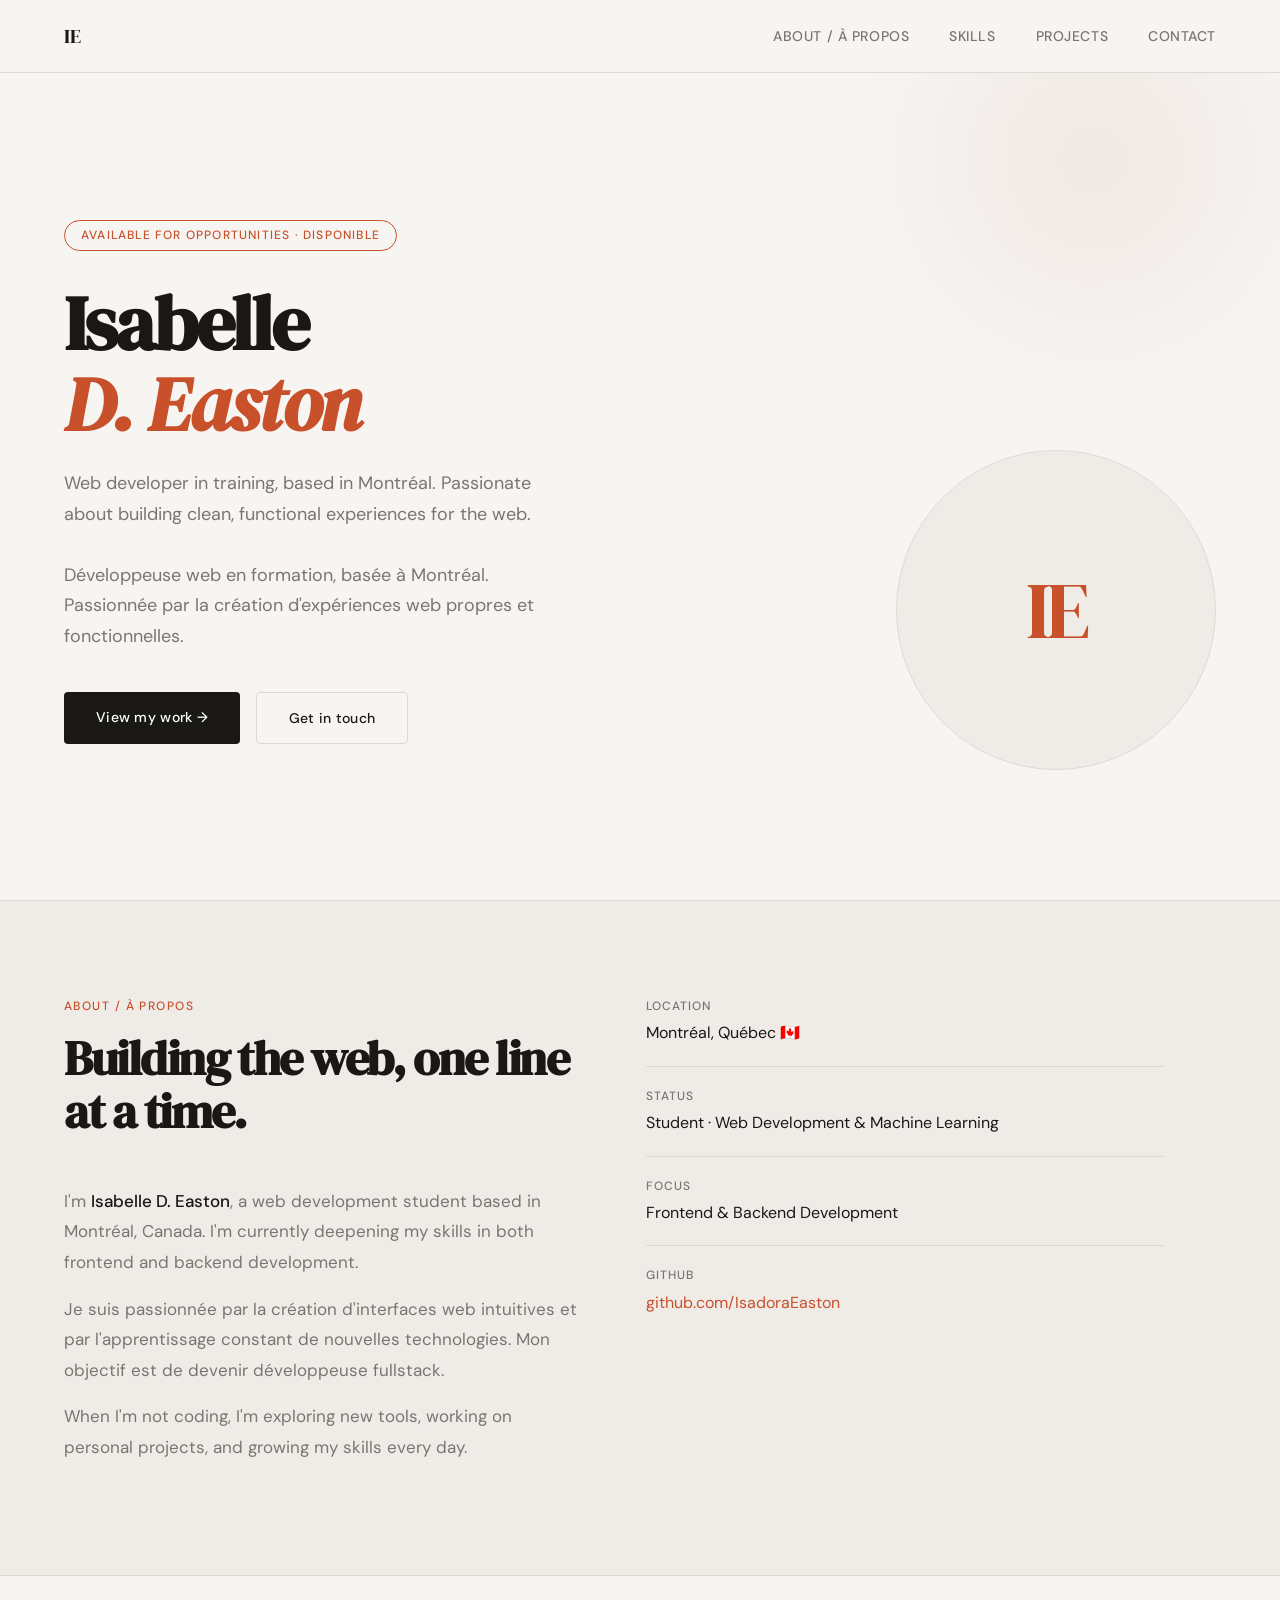
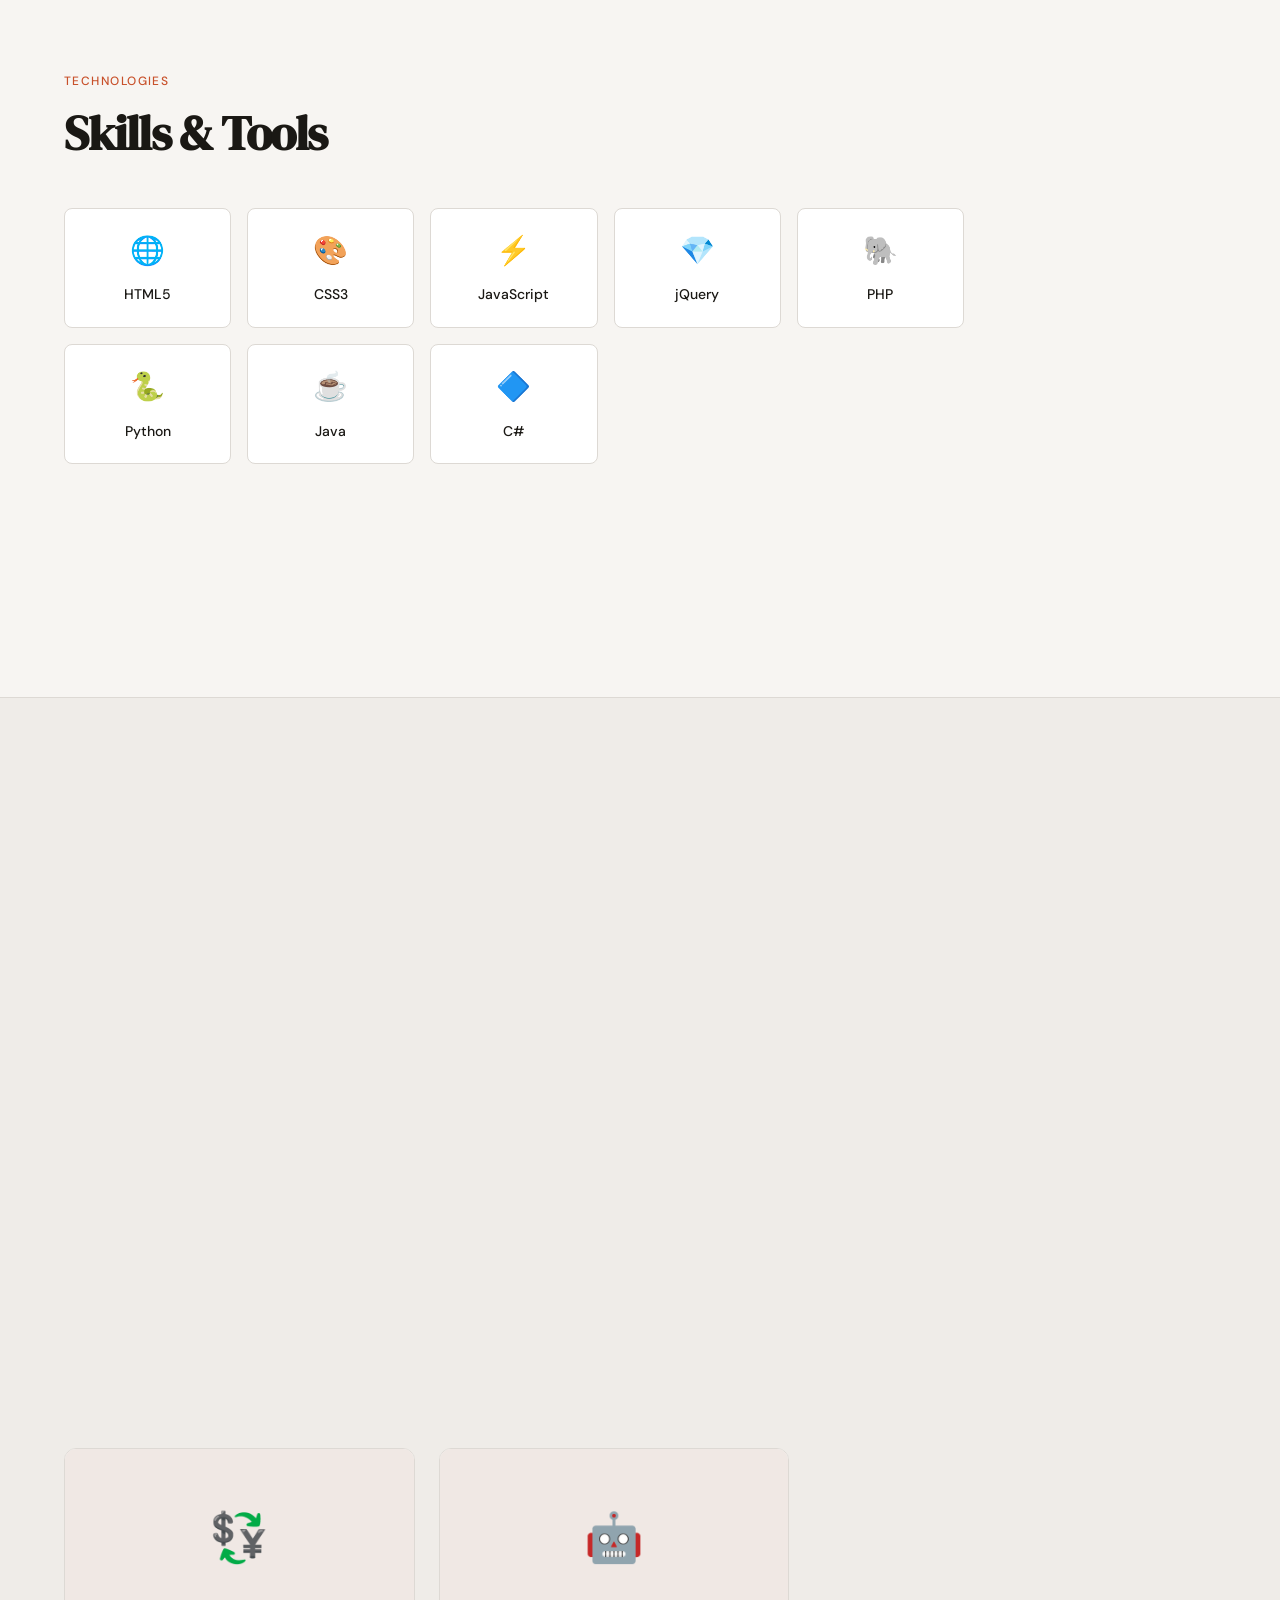
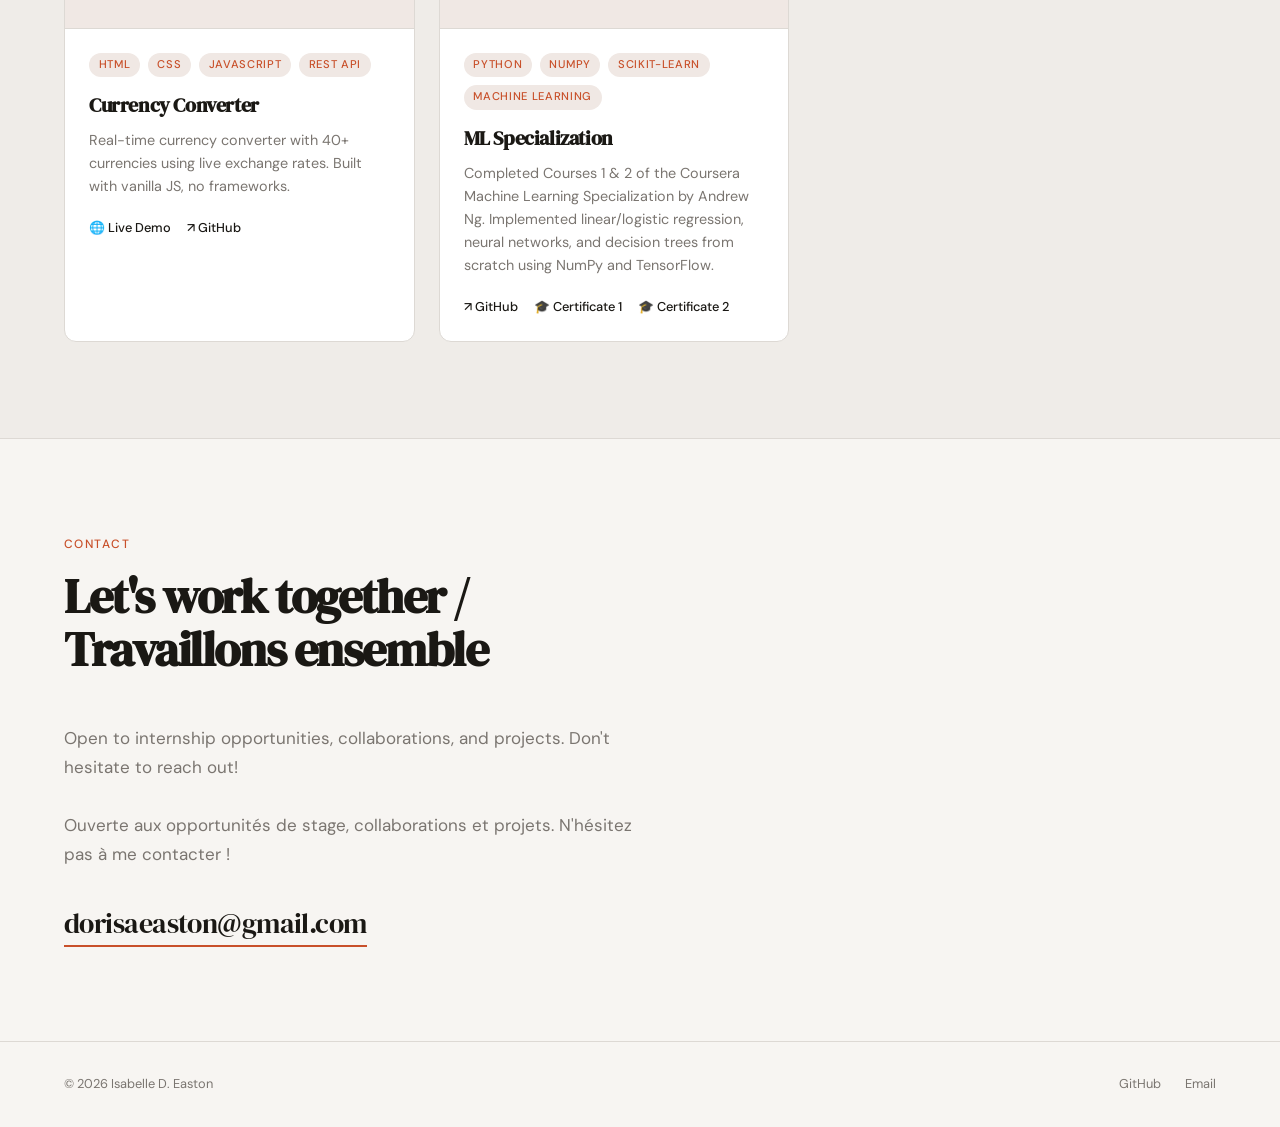
==== index.html @ 89a3d175 "Update project description and add certificates links" ====
<!DOCTYPE html>
<html lang="en">
<head>
<meta charset="UTF-8">
<meta name="viewport" content="width=device-width, initial-scale=1.0">
<title>Isabelle D. Easton — Web Developer & ML</title>
<link href="https://fonts.googleapis.com/css2?family=DM+Serif+Display:ital@0;1&family=DM+Sans:wght@300;400;500&display=swap" rel="stylesheet">
<style>
  *, *::before, *::after { margin: 0; padding: 0; box-sizing: border-box; }

  :root {
    --bg: #F7F5F2;
    --surface: #EFECE8;
    --text: #1A1814;
    --text-muted: #7A7570;
    --accent: #C8502A;
    --accent-light: #F0E8E4;
    --border: #DDD9D4;
    --white: #FFFFFF;
  }

  html { scroll-behavior: smooth; }

  body {
    font-family: 'DM Sans', sans-serif;
    background: var(--bg);
    color: var(--text);
    font-size: 16px;
    line-height: 1.6;
    overflow-x: hidden;
  }

  /* NAV */
  nav {
    position: fixed;
    top: 0; left: 0; right: 0;
    z-index: 100;
    display: flex;
    justify-content: space-between;
    align-items: center;
    padding: 1.25rem 4rem;
    background: rgba(247, 245, 242, 0.92);
    backdrop-filter: blur(12px);
    border-bottom: 1px solid var(--border);
  }

  .nav-logo {
    font-family: 'DM Serif Display', serif;
    font-size: 1.25rem;
    color: var(--text);
    text-decoration: none;
    letter-spacing: -0.02em;
  }

  .nav-links {
    display: flex;
    gap: 2.5rem;
    list-style: none;
  }

  .nav-links a {
    font-size: 0.875rem;
    font-weight: 500;
    color: var(--text-muted);
    text-decoration: none;
    letter-spacing: 0.04em;
    text-transform: uppercase;
    transition: color 0.2s;
  }

  .nav-links a:hover { color: var(--accent); }

  /* HERO */
  .hero {
    min-height: 100vh;
    display: flex;
    align-items: center;
    padding: 8rem 4rem 4rem;
    position: relative;
    overflow: hidden;
  }

  .hero::before {
    content: '';
    position: absolute;
    top: -10%;
    right: -5%;
    width: 500px;
    height: 500px;
    border-radius: 50%;
    background: radial-gradient(circle, #F0E8E4 0%, transparent 70%);
    pointer-events: none;
  }

  .hero-content {
    max-width: 700px;
    animation: fadeUp 0.8s ease both;
  }

  .hero-tag {
    display: inline-block;
    font-size: 0.75rem;
    font-weight: 500;
    letter-spacing: 0.1em;
    text-transform: uppercase;
    color: var(--accent);
    border: 1px solid var(--accent);
    border-radius: 2rem;
    padding: 0.3rem 1rem;
    margin-bottom: 2rem;
    animation: fadeUp 0.8s 0.1s ease both;
  }

  .hero h1 {
    font-family: 'DM Serif Display', serif;
    font-size: clamp(3rem, 6vw, 5.5rem);
    line-height: 1.05;
    letter-spacing: -0.03em;
    color: var(--text);
    margin-bottom: 1.5rem;
    animation: fadeUp 0.8s 0.2s ease both;
  }

  .hero h1 em {
    font-style: italic;
    color: var(--accent);
  }

  .hero-desc {
    font-size: 1.125rem;
    color: var(--text-muted);
    max-width: 520px;
    line-height: 1.7;
    margin-bottom: 2.5rem;
    animation: fadeUp 0.8s 0.3s ease both;
  }

  .hero-cta {
    display: flex;
    gap: 1rem;
    flex-wrap: wrap;
    animation: fadeUp 0.8s 0.4s ease both;
  }

  .btn-primary {
    display: inline-block;
    background: var(--text);
    color: var(--white);
    padding: 0.875rem 2rem;
    border-radius: 0.25rem;
    text-decoration: none;
    font-size: 0.875rem;
    font-weight: 500;
    letter-spacing: 0.02em;
    transition: background 0.2s, transform 0.15s;
  }

  .btn-primary:hover { background: var(--accent); transform: translateY(-1px); }

  .btn-secondary {
    display: inline-block;
    border: 1px solid var(--border);
    color: var(--text);
    padding: 0.875rem 2rem;
    border-radius: 0.25rem;
    text-decoration: none;
    font-size: 0.875rem;
    font-weight: 500;
    letter-spacing: 0.02em;
    transition: border-color 0.2s, transform 0.15s;
  }

  .btn-secondary:hover { border-color: var(--text); transform: translateY(-1px); }

  .avatar {
    position: absolute;
    right: 4rem;
    top: 50%;
    transform: translateY(-50%);
    width: 320px;
    height: 320px;
    border-radius: 50%;
    background: var(--surface);
    border: 1px solid var(--border);
    display: flex;
    align-items: center;
    justify-content: center;
    animation: fadeUp 0.8s 0.3s ease both;
  }

  .avatar-initials {
    font-family: 'DM Serif Display', serif;
    font-size: 5rem;
    color: var(--accent);
    letter-spacing: -0.05em;
  }

  /* SECTIONS */
  section {
    padding: 6rem 4rem;
  }

  .section-label {
    font-size: 0.75rem;
    font-weight: 500;
    letter-spacing: 0.12em;
    text-transform: uppercase;
    color: var(--accent);
    margin-bottom: 1rem;
  }

  .section-title {
    font-family: 'DM Serif Display', serif;
    font-size: clamp(2rem, 4vw, 3rem);
    letter-spacing: -0.03em;
    line-height: 1.1;
    margin-bottom: 3rem;
  }

  /* ABOUT */
  .about {
    background: var(--surface);
    border-top: 1px solid var(--border);
    border-bottom: 1px solid var(--border);
  }

  .about-grid {
    display: grid;
    grid-template-columns: 1fr 1fr;
    gap: 4rem;
    align-items: start;
    max-width: 1100px;
  }

  .about-text p {
    color: var(--text-muted);
    line-height: 1.8;
    margin-bottom: 1rem;
    font-size: 1.0625rem;
  }

  .about-text p strong {
    color: var(--text);
    font-weight: 500;
  }

  .about-details {
    display: flex;
    flex-direction: column;
    gap: 1.25rem;
  }

  .detail-item {
    display: flex;
    flex-direction: column;
    gap: 0.25rem;
    padding-bottom: 1.25rem;
    border-bottom: 1px solid var(--border);
  }

  .detail-item:last-child { border-bottom: none; }

  .detail-label {
    font-size: 0.75rem;
    font-weight: 500;
    letter-spacing: 0.08em;
    text-transform: uppercase;
    color: var(--text-muted);
  }

  .detail-value {
    font-size: 1rem;
    color: var(--text);
    font-weight: 400;
  }

  /* SKILLS */
  .skills-grid {
    display: grid;
    grid-template-columns: repeat(auto-fit, minmax(140px, 1fr));
    gap: 1rem;
    max-width: 900px;
  }

  .skill-card {
    background: var(--white);
    border: 1px solid var(--border);
    border-radius: 0.5rem;
    padding: 1.25rem 1rem;
    text-align: center;
    transition: border-color 0.2s, transform 0.2s;
  }

  .skill-card:hover {
    border-color: var(--accent);
    transform: translateY(-2px);
  }

  .skill-icon {
    font-size: 1.75rem;
    margin-bottom: 0.5rem;
    display: block;
  }

  .skill-name {
    font-size: 0.875rem;
    font-weight: 500;
    color: var(--text);
  }

  /* PROJECTS */
  .projects { background: var(--surface); border-top: 1px solid var(--border); border-bottom: 1px solid var(--border); }

  .projects-grid {
    display: grid;
    grid-template-columns: repeat(auto-fit, minmax(320px, 1fr));
    gap: 1.5rem;
    max-width: 1100px;
  }

  .project-card {
    background: var(--white);
    border: 1px solid var(--border);
    border-radius: 0.75rem;
    overflow: hidden;
    transition: transform 0.2s, box-shadow 0.2s;
  }

  .project-card:hover {
    transform: translateY(-4px);
    box-shadow: 0 12px 40px rgba(0,0,0,0.08);
  }

  .project-preview {
    height: 180px;
    background: var(--accent-light);
    display: flex;
    align-items: center;
    justify-content: center;
    font-size: 3rem;
    border-bottom: 1px solid var(--border);
  }

  .project-body {
    padding: 1.5rem;
  }

  .project-tags {
    display: flex;
    gap: 0.5rem;
    flex-wrap: wrap;
    margin-bottom: 0.75rem;
  }

  .tag {
    font-size: 0.7rem;
    font-weight: 500;
    letter-spacing: 0.06em;
    text-transform: uppercase;
    color: var(--accent);
    background: var(--accent-light);
    padding: 0.2rem 0.6rem;
    border-radius: 1rem;
  }

  .project-title {
    font-family: 'DM Serif Display', serif;
    font-size: 1.25rem;
    margin-bottom: 0.5rem;
    letter-spacing: -0.02em;
  }

  .project-desc {
    font-size: 0.9rem;
    color: var(--text-muted);
    line-height: 1.6;
    margin-bottom: 1.25rem;
  }

  .project-links {
    display: flex;
    gap: 1rem;
  }

  .project-link {
    font-size: 0.8rem;
    font-weight: 500;
    color: var(--text);
    text-decoration: none;
    display: flex;
    align-items: center;
    gap: 0.3rem;
    transition: color 0.2s;
  }

  .project-link:hover { color: var(--accent); }

  /* CONTACT */
  .contact-inner {
    max-width: 600px;
  }

  .contact-inner p {
    color: var(--text-muted);
    font-size: 1.0625rem;
    line-height: 1.7;
    margin-bottom: 2rem;
  }

  .contact-email {
    font-family: 'DM Serif Display', serif;
    font-size: 1.75rem;
    color: var(--text);
    text-decoration: none;
    letter-spacing: -0.02em;
    border-bottom: 2px solid var(--accent);
    padding-bottom: 0.2rem;
    transition: color 0.2s;
  }

  .contact-email:hover { color: var(--accent); }

  /* FOOTER */
  footer {
    padding: 2rem 4rem;
    border-top: 1px solid var(--border);
    display: flex;
    justify-content: space-between;
    align-items: center;
    font-size: 0.8rem;
    color: var(--text-muted);
  }

  footer a {
    color: var(--text-muted);
    text-decoration: none;
    transition: color 0.2s;
  }

  footer a:hover { color: var(--accent); }

  /* ANIMATIONS */
  @keyframes fadeUp {
    from { opacity: 0; transform: translateY(24px); }
    to { opacity: 1; transform: translateY(0); }
  }

  .reveal {
    opacity: 0;
    transform: translateY(20px);
    transition: opacity 0.6s ease, transform 0.6s ease;
  }

  .reveal.visible {
    opacity: 1;
    transform: translateY(0);
  }

  /* RESPONSIVE */
  @media (max-width: 768px) {
    nav { padding: 1rem 1.5rem; }
    .nav-links { gap: 1.25rem; }
    section { padding: 4rem 1.5rem; }
    .hero { padding: 7rem 1.5rem 4rem; }
    .avatar { display: none; }
    .about-grid { grid-template-columns: 1fr; gap: 2rem; }
    footer { padding: 1.5rem; flex-direction: column; gap: 0.5rem; text-align: center; }
  }
</style>
</head>
<body>

<nav>
  <a href="#" class="nav-logo">IE</a>
  <ul class="nav-links">
    <li><a href="#about">About / À propos</a></li>
    <li><a href="#skills">Skills</a></li>
    <li><a href="#projects">Projects</a></li>
    <li><a href="#contact">Contact</a></li>
  </ul>
</nav>

<section class="hero">
  <div class="hero-content">
    <span class="hero-tag">Available for opportunities · Disponible</span>
    <h1>Isabelle<br><em>D. Easton</em></h1>
    <p class="hero-desc">
      Web developer in training, based in Montréal. Passionate about building clean, functional experiences for the web.
      <br><br>
      Développeuse web en formation, basée à Montréal. Passionnée par la création d'expériences web propres et fonctionnelles.
    </p>
    <div class="hero-cta">
      <a href="#projects" class="btn-primary">View my work →</a>
      <a href="#contact" class="btn-secondary">Get in touch</a>
    </div>
  </div>
  <div class="avatar">
    <span class="avatar-initials">IE</span>
  </div>
</section>

<section class="about" id="about">
  <div class="about-grid">
    <div class="about-text reveal">
      <div class="section-label">About / À propos</div>
      <h2 class="section-title">Building the web, one line at a time.</h2>
      <p>I'm <strong>Isabelle D. Easton</strong>, a web development student based in Montréal, Canada. I'm currently deepening my skills in both frontend and backend development.</p>
      <p>Je suis passionnée par la création d'interfaces web intuitives et par l'apprentissage constant de nouvelles technologies. Mon objectif est de devenir développeuse fullstack.</p>
      <p>When I'm not coding, I'm exploring new tools, working on personal projects, and growing my skills every day.</p>
    </div>
    <div class="about-details reveal">
      <div class="detail-item">
        <span class="detail-label">Location</span>
        <span class="detail-value">Montréal, Québec 🇨🇦</span>
      </div>
      <div class="detail-item">
        <span class="detail-label">Status</span>
        <span class="detail-value">Student · Web Development & Machine Learning</span>
      </div>
      <div class="detail-item">
        <span class="detail-label">Focus</span>
        <span class="detail-value">Frontend & Backend Development</span>
      </div>
      <div class="detail-item">
        <span class="detail-label">GitHub</span>
        <span class="detail-value"><a href="https://github.com/IsadoraEaston" style="color: var(--accent); text-decoration: none;">github.com/IsadoraEaston</a></span>
      </div>
    </div>
  </div>
</section>

<section id="skills">
  <div class="section-label reveal">Technologies</div>
  <h2 class="section-title reveal">Skills & Tools</h2>
  <div class="skills-grid">
    <div class="skill-card reveal"><span class="skill-icon">🌐</span><span class="skill-name">HTML5</span></div>
    <div class="skill-card reveal"><span class="skill-icon">🎨</span><span class="skill-name">CSS3</span></div>
    <div class="skill-card reveal"><span class="skill-icon">⚡</span><span class="skill-name">JavaScript</span></div>
    <div class="skill-card reveal"><span class="skill-icon">💎</span><span class="skill-name">jQuery</span></div>
    <div class="skill-card reveal"><span class="skill-icon">🐘</span><span class="skill-name">PHP</span></div>
    <div class="skill-card reveal"><span class="skill-icon">🐍</span><span class="skill-name">Python</span></div>
    <div class="skill-card reveal"><span class="skill-icon">☕</span><span class="skill-name">Java</span></div>
    <div class="skill-card reveal"><span class="skill-icon">🔷</span><span class="skill-name">C#</span></div>
    <div class="skill-card reveal"><span class="skill-icon">🤖</span><span class="skill-name">Machine Learning</span></div>
    <div class="skill-card reveal"><span class="skill-icon">🐍</span><span class="skill-name">Python / NumPy</span></div>
    <div class="skill-card reveal"><span class="skill-icon">📊</span><span class="skill-name">scikit-learn</span></div>
  </div>
</section>

<section class="projects" id="projects">
  <div class="section-label reveal">Work / Projets</div>
  <h2 class="section-title reveal">Featured Projects</h2>
  <div class="projects-grid">
    <div class="project-card reveal">
      <div class="project-preview">🥁</div>
      <div class="project-body">
        <div class="project-tags">
          <span class="tag">HTML</span>
          <span class="tag">CSS</span>
          <span class="tag">JavaScript</span>
          <span class="tag">jQuery</span>
        </div>
        <h3 class="project-title">Musical Drums</h3>
        <p class="project-desc">A Simon-style memory game where players repeat growing sequences of colored buttons and sounds. Built with vanilla JS and jQuery.</p>
        <div class="project-links">
          <a href="https://github.com/IsadoraEaston/Musical-Drums" class="project-link" target="_blank">
            ↗ GitHub
          </a>
        </div>
      </div>
    </div>
    <div class="project-card reveal">
      <div class="project-preview">🏠</div>
      <div class="project-body">
        <div class="project-tags">
          <span class="tag">C#</span>
          <span class="tag">WinForms</span>
          <span class="tag">SQL Server</span>
          <span class="tag">ADO.NET</span>
        </div>
        <h3 class="project-title">Remax Immobilier</h3>
        <p class="project-desc">A multi-tier desktop application for real estate management with role-based access (Admin, Agent, User), property search, and client management. Grade: 90/100.</p>
        <div class="project-links">
          <a href="https://github.com/IsadoraEaston/remax-winforms-app" class="project-link" target="_blank">
            ↗ GitHub
          </a>
        </div>
      </div>
    </div>
    <div class="project-card reveal">
      <div class="project-preview">🌳</div>
      <div class="project-body">
        <div class="project-tags">
          <span class="tag">C#</span>
          <span class="tag">.NET 8</span>
          <span class="tag">Algorithms</span>
          <span class="tag">Data Structures</span>
        </div>
        <h3 class="project-title">Annuaire BST</h3>
        <p class="project-desc">A phone book console app using Binary Search Tree with 4 traversals, graphical tree display (Reingold-Tilford), benchmarking, and a hybrid V2 with BST + Hash Table + List structures.</p>
        <div class="project-links">
          <a href="https://github.com/IsadoraEaston/annuaire-bst" class="project-link" target="_blank">
            ↗ GitHub
          </a>
        </div>
      </div>
    </div>
    <div class="project-card reveal">
      <div class="project-preview">💱</div>
      <div class="project-body">
        <div class="project-tags">
          <span class="tag">HTML</span>
          <span class="tag">CSS</span>
          <span class="tag">JavaScript</span>
          <span class="tag">REST API</span>
        </div>
        <h3 class="project-title">Currency Converter</h3>
        <p class="project-desc">Real-time currency converter with 40+ currencies using live exchange rates. Built with vanilla JS, no frameworks.</p>
        <div class="project-links">
          <a href="https://currency-converter-three-sigma-84.vercel.app" class="project-link" target="_blank">🌐 Live Demo</a>
          <a href="https://github.com/IsadoraEaston/currency-converter" class="project-link" target="_blank">↗ GitHub</a>
        </div>
      </div>
    </div>
    <div class="project-card reveal">
      <div class="project-preview">🤖</div>
      <div class="project-body">
        <div class="project-tags">
          <span class="tag">Python</span>
          <span class="tag">NumPy</span>
          <span class="tag">scikit-learn</span>
          <span class="tag">Machine Learning</span>
        </div>
        <h3 class="project-title">ML Specialization</h3>
        <p class="project-desc">Completed Courses 1 & 2 of the Coursera Machine Learning Specialization by Andrew Ng. Implemented linear/logistic regression, neural networks, and decision trees from scratch using NumPy and TensorFlow.</p>
        <div class="project-links">
          <a href="https://github.com/IsadoraEaston/Machine_Learning_Specialization" class="project-link" target="_blank">↗ GitHub</a>
          <a href="https://www.coursera.org/account/accomplishments/verify/5D842IQOXTAW" class="project-link" target="_blank">🎓 Certificate 1</a>
          <a href="https://www.coursera.org/account/accomplishments/verify/8P5W0B49ZJZB" class="project-link" target="_blank">🎓 Certificate 2</a>
        </div>
      </div>
    </div>
  </div>
</section>

<section id="contact">
  <div class="contact-inner">
    <div class="section-label reveal">Contact</div>
    <h2 class="section-title reveal">Let's work together /<br>Travaillons ensemble</h2>
    <p class="reveal">Open to internship opportunities, collaborations, and projects. Don't hesitate to reach out!<br><br>Ouverte aux opportunités de stage, collaborations et projets. N'hésitez pas à me contacter !</p>
    <a href="mailto:dorisaeaston@gmail.com" class="contact-email reveal">dorisaeaston@gmail.com</a>
  </div>
</section>

<footer>
  <span>© 2026 Isabelle D. Easton</span>
  <div style="display: flex; gap: 1.5rem;">
    <a href="https://github.com/IsadoraEaston" target="_blank">GitHub</a>
    <a href="mailto:dorisaeaston@gmail.com">Email</a>
  </div>
</footer>

<script>
  const observer = new IntersectionObserver((entries) => {
    entries.forEach((entry, i) => {
      if (entry.isIntersecting) {
        setTimeout(() => entry.target.classList.add('visible'), i * 80);
        observer.unobserve(entry.target);
      }
    });
  }, { threshold: 0.1 });

  document.querySelectorAll('.reveal').forEach(el => observer.observe(el));
</script>

</body>
</html>
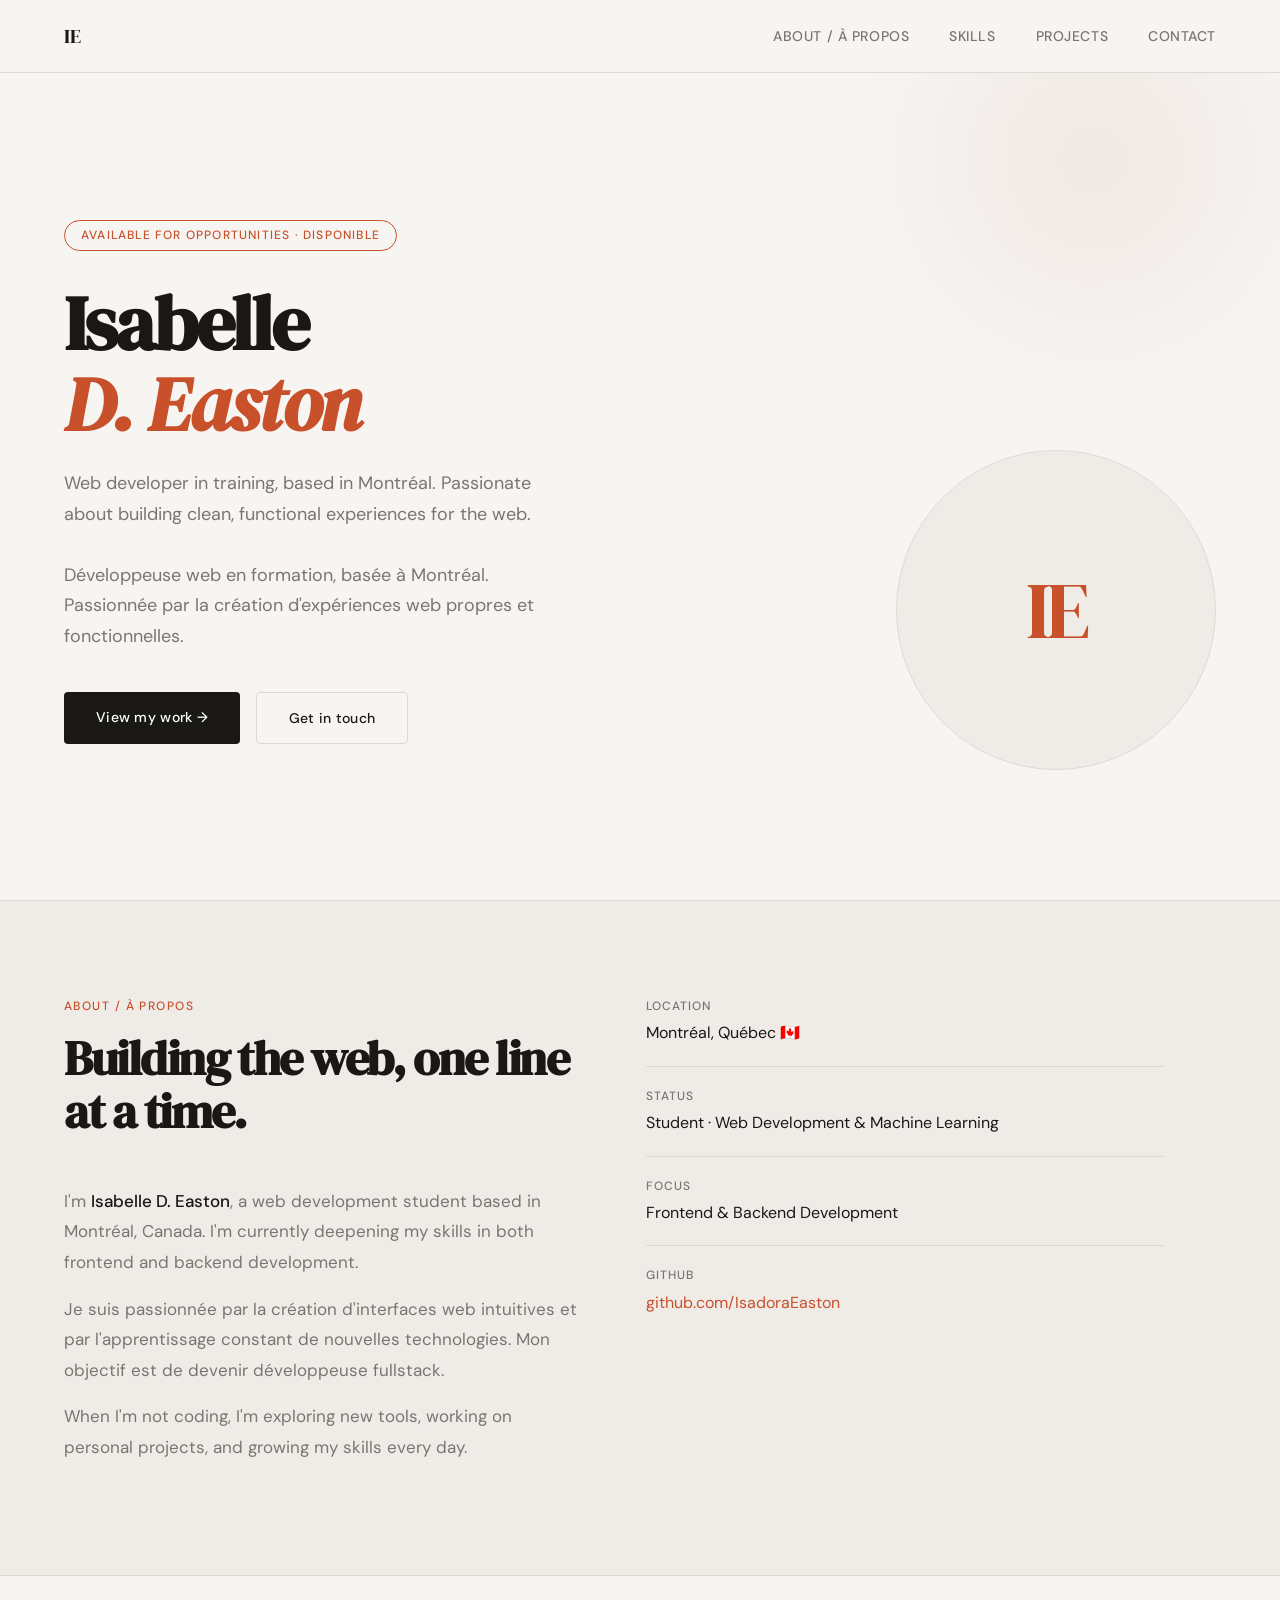
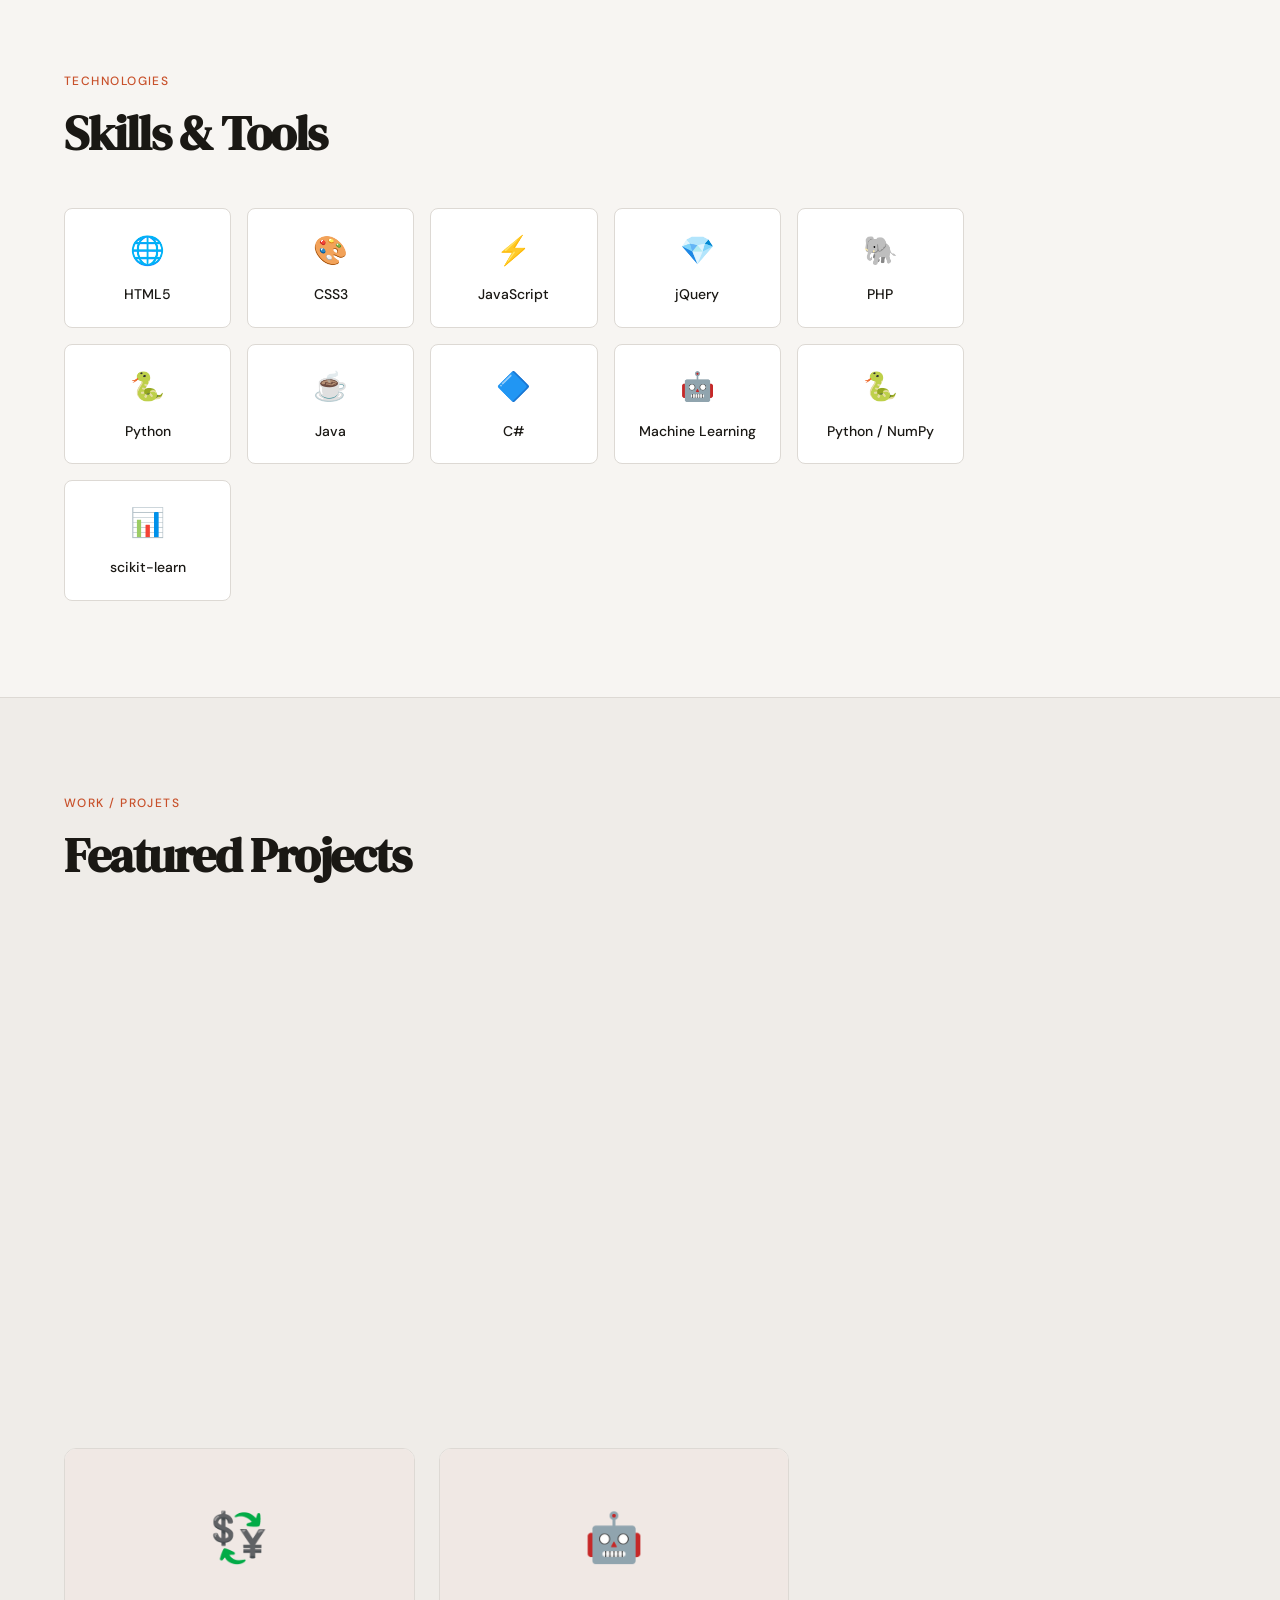
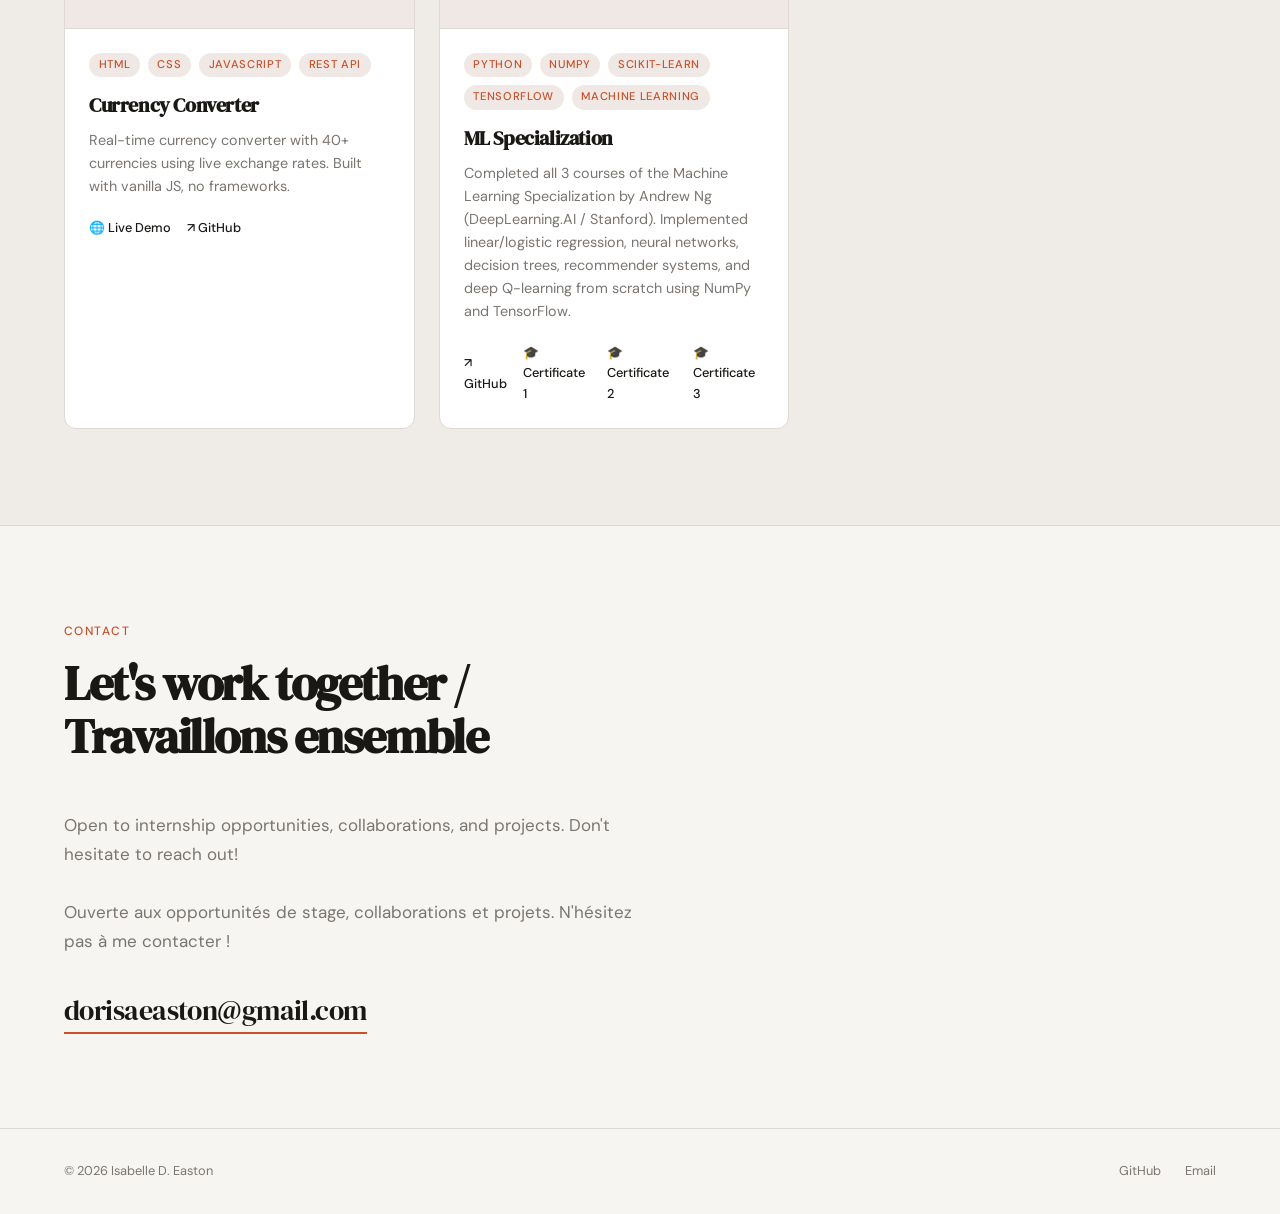
==== commit 43d0f434: "Revise project description and add certificate link Updated project description to reflect completio" ====
--- a/index.html
+++ b/index.html
@@ -629,14 +629,16 @@
           <span class="tag">Python</span>
           <span class="tag">NumPy</span>
           <span class="tag">scikit-learn</span>
+          <span class="tag">TensorFlow</span>
           <span class="tag">Machine Learning</span>
         </div>
         <h3 class="project-title">ML Specialization</h3>
-        <p class="project-desc">Completed Courses 1 & 2 of the Coursera Machine Learning Specialization by Andrew Ng. Implemented linear/logistic regression, neural networks, and decision trees from scratch using NumPy and TensorFlow.</p>
+        <p class="project-desc">Completed all 3 courses of the Machine Learning Specialization by Andrew Ng (DeepLearning.AI / Stanford). Implemented linear/logistic regression, neural networks, decision trees, recommender systems, and deep Q-learning from scratch using NumPy and TensorFlow.</p>
         <div class="project-links">
           <a href="https://github.com/IsadoraEaston/Machine_Learning_Specialization" class="project-link" target="_blank">↗ GitHub</a>
           <a href="https://www.coursera.org/account/accomplishments/verify/5D842IQOXTAW" class="project-link" target="_blank">🎓 Certificate 1</a>
           <a href="https://www.coursera.org/account/accomplishments/verify/8P5W0B49ZJZB" class="project-link" target="_blank">🎓 Certificate 2</a>
+          <a href="https://coursera.org/verify/H05W3D1LVH3K" class="project-link" target="_blank">🎓 Certificate 3</a>
         </div>
       </div>
     </div>
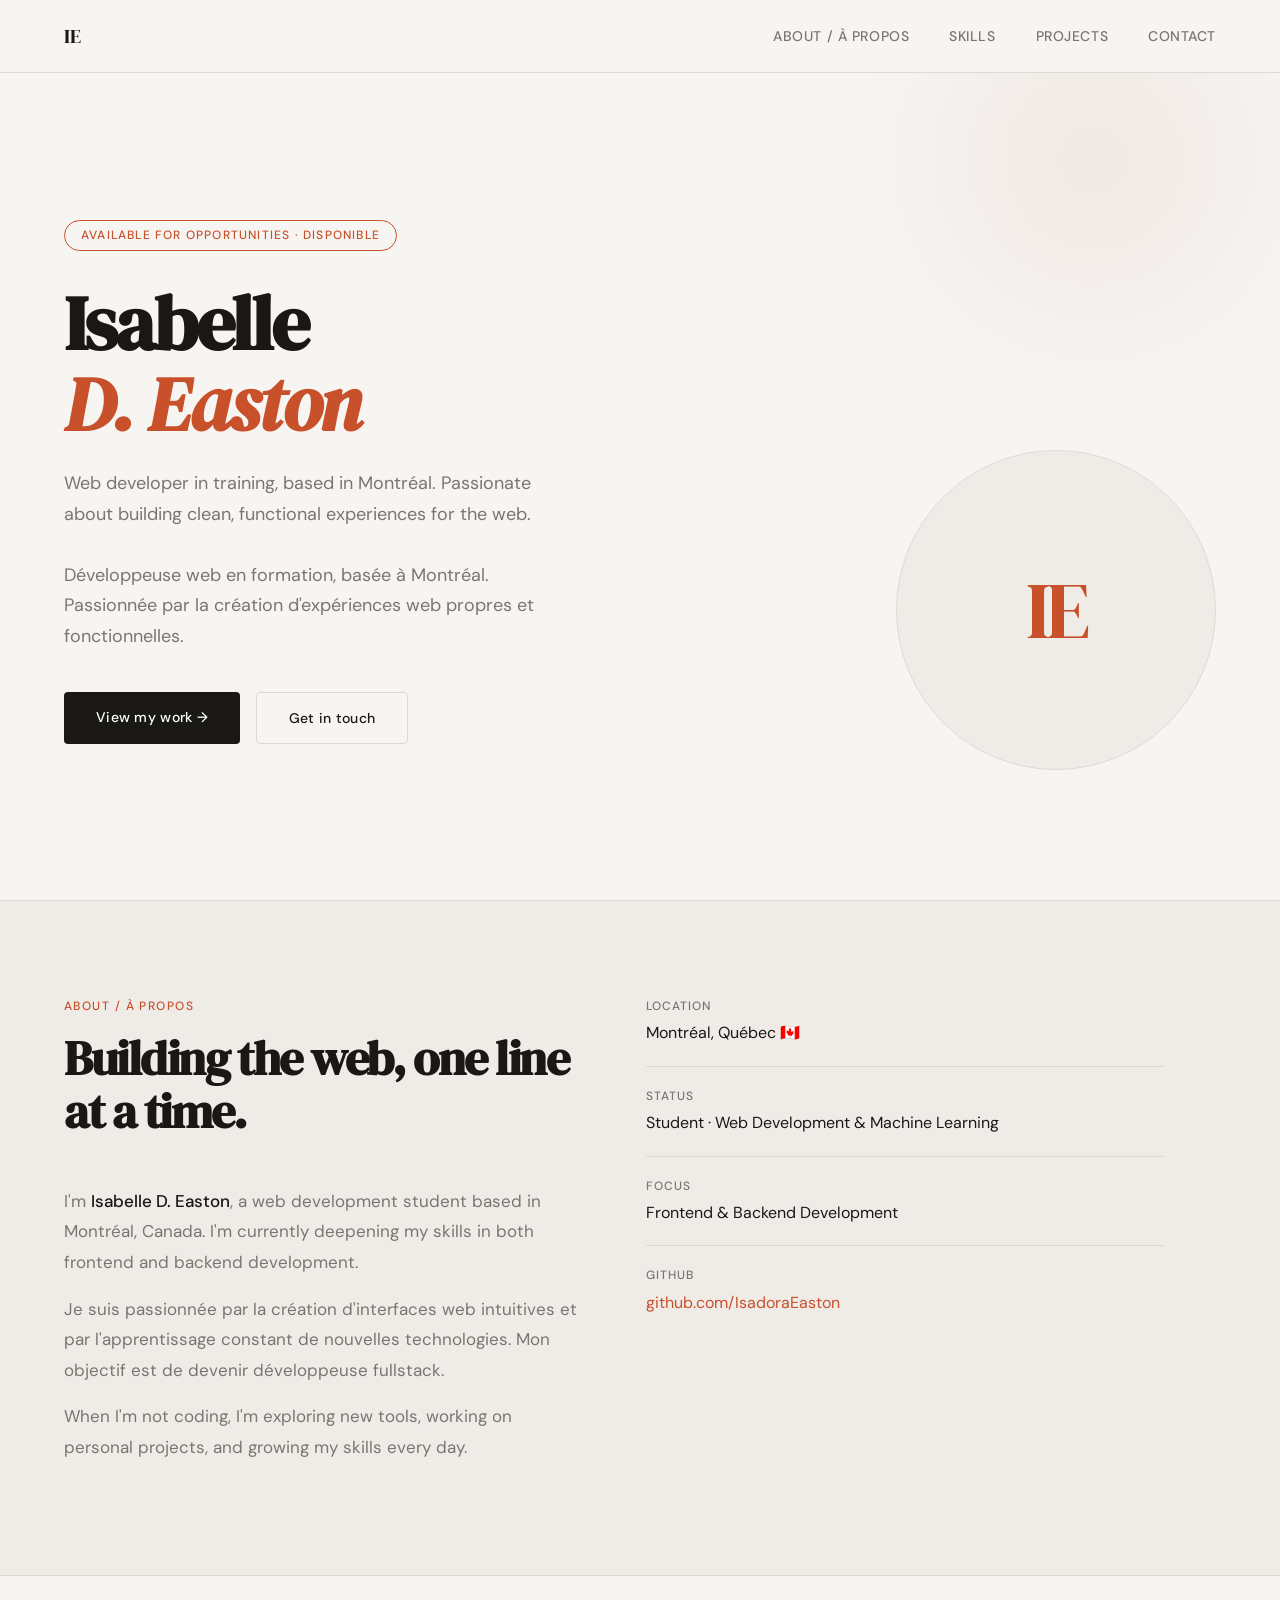
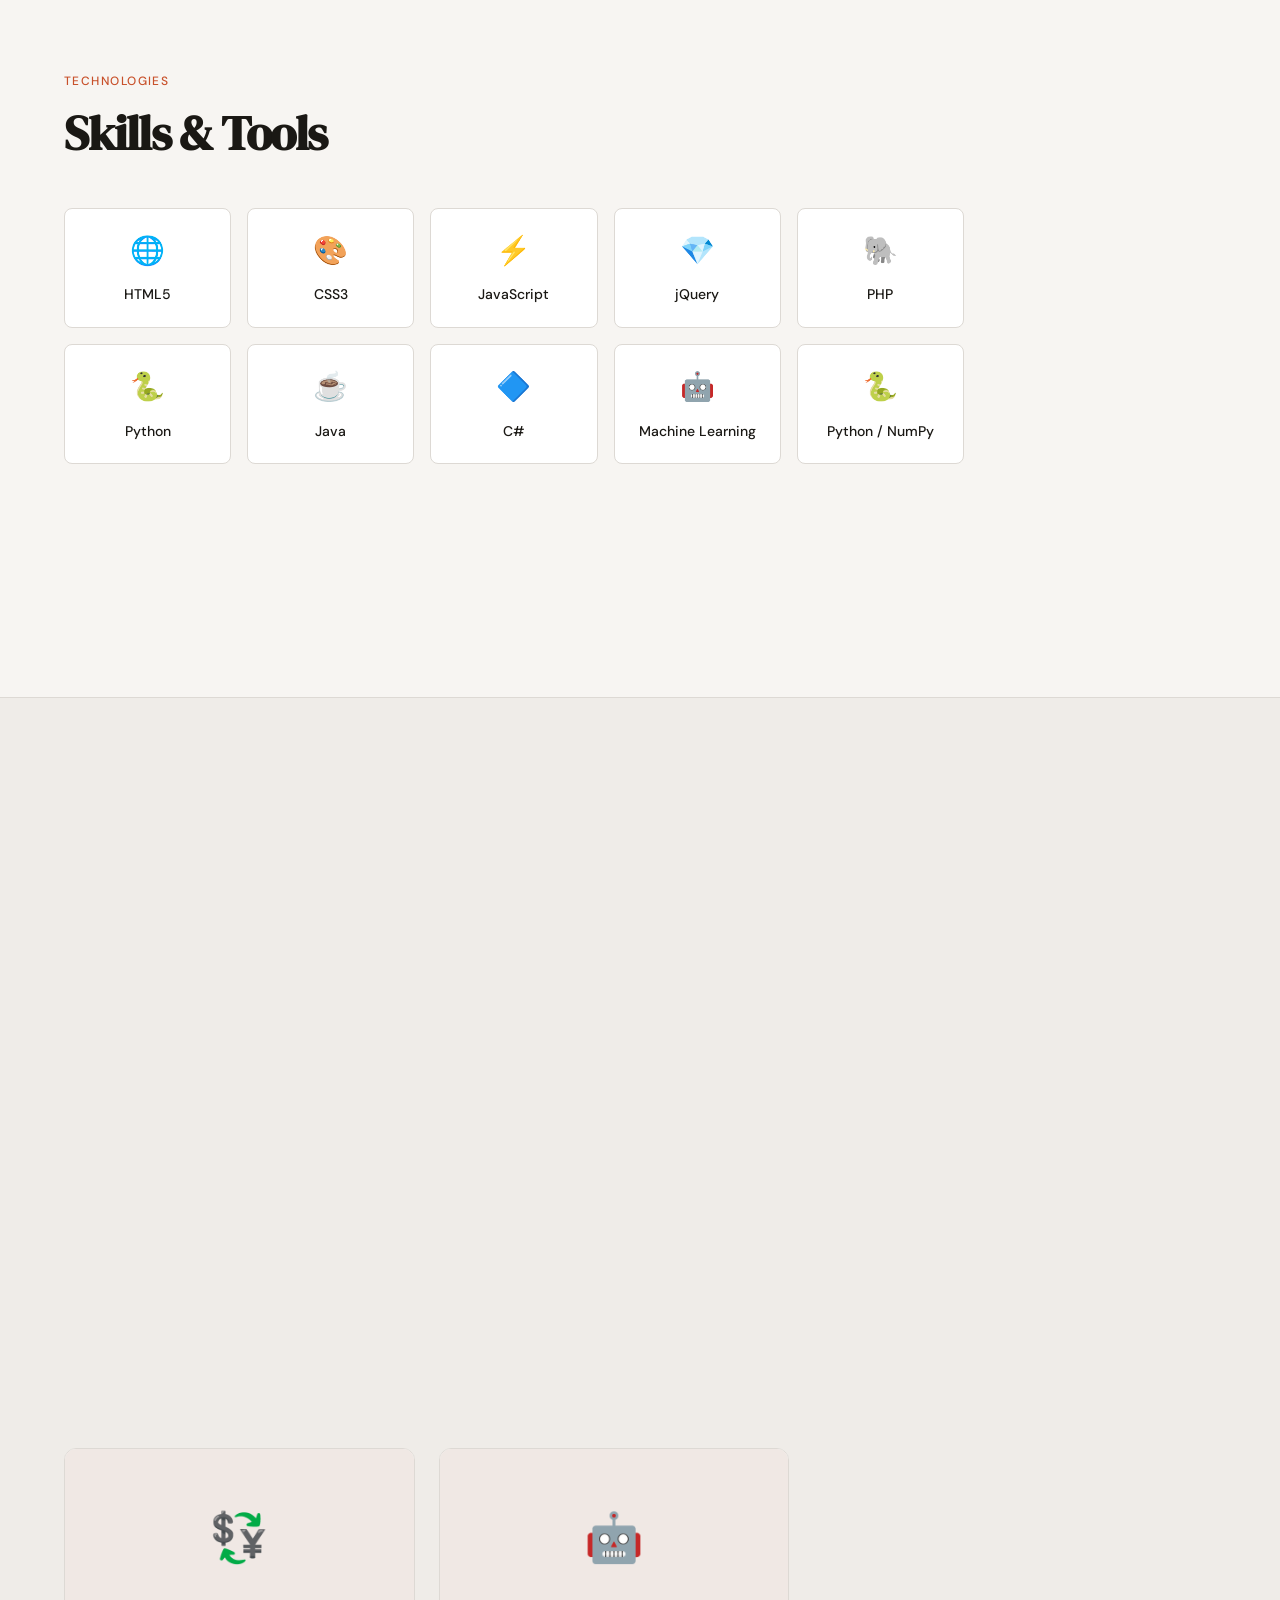
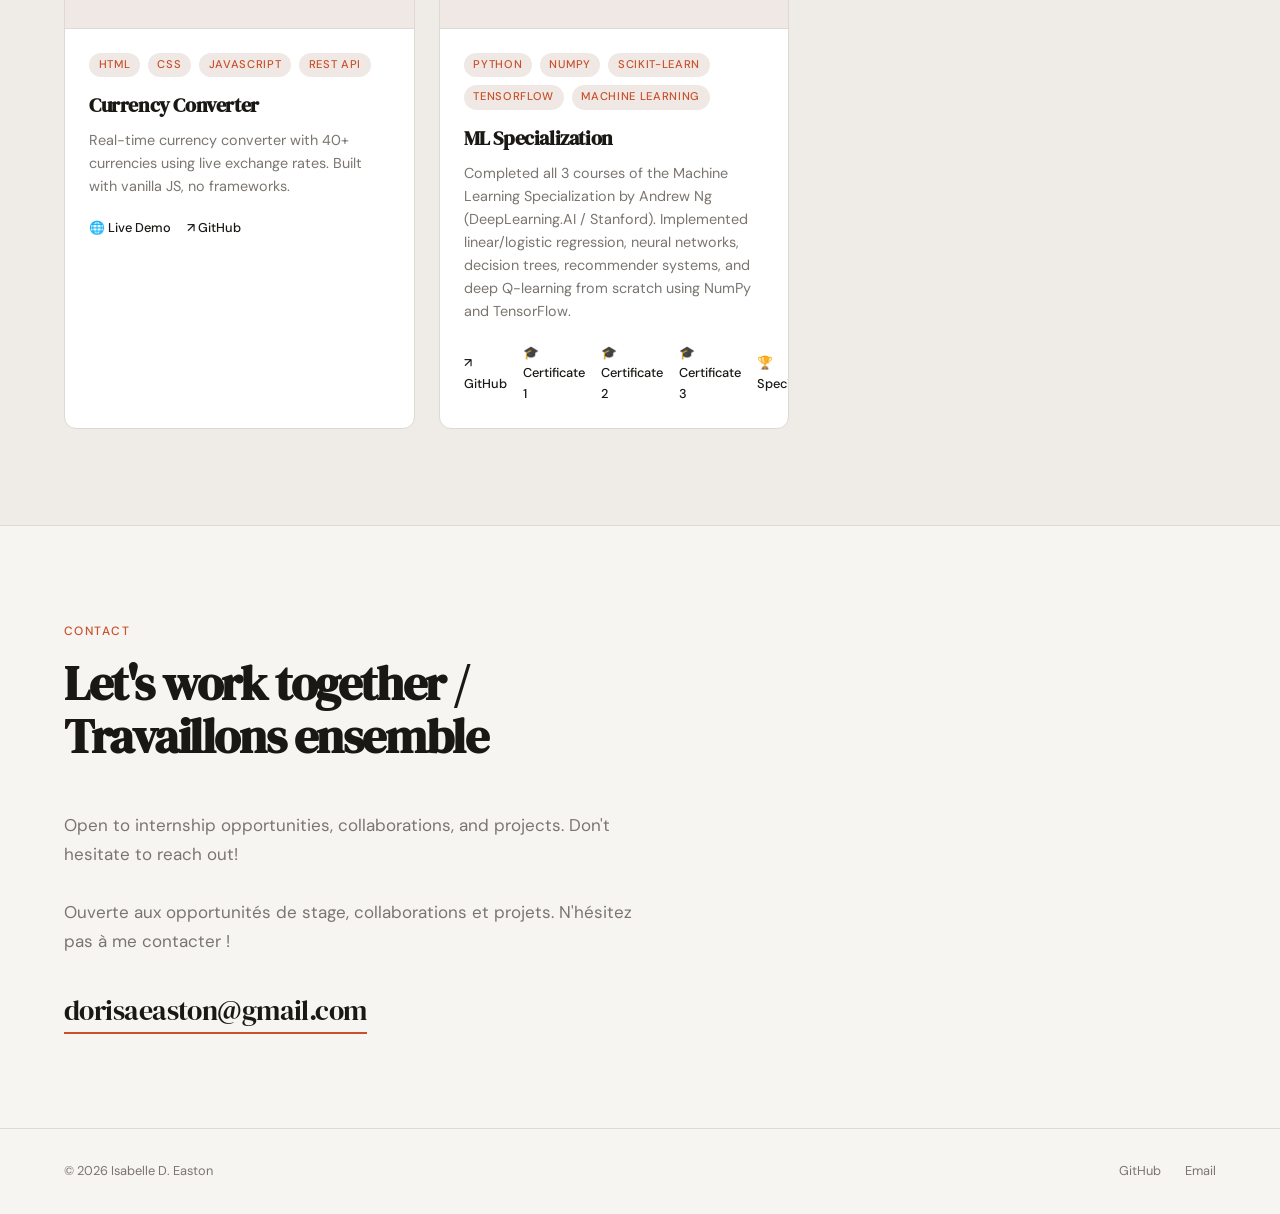
==== commit 3e40bb8f: "Add link to specialization certificate" ====
--- a/index.html
+++ b/index.html
@@ -639,6 +639,7 @@
           <a href="https://www.coursera.org/account/accomplishments/verify/5D842IQOXTAW" class="project-link" target="_blank">🎓 Certificate 1</a>
           <a href="https://www.coursera.org/account/accomplishments/verify/8P5W0B49ZJZB" class="project-link" target="_blank">🎓 Certificate 2</a>
           <a href="https://coursera.org/verify/H05W3D1LVH3K" class="project-link" target="_blank">🎓 Certificate 3</a>
+          <a href="https://coursera.org/verify/specialization/VX1HIUTYGSIW" class="project-link" target="_blank">🏆 Specialization</a>
         </div>
       </div>
     </div>
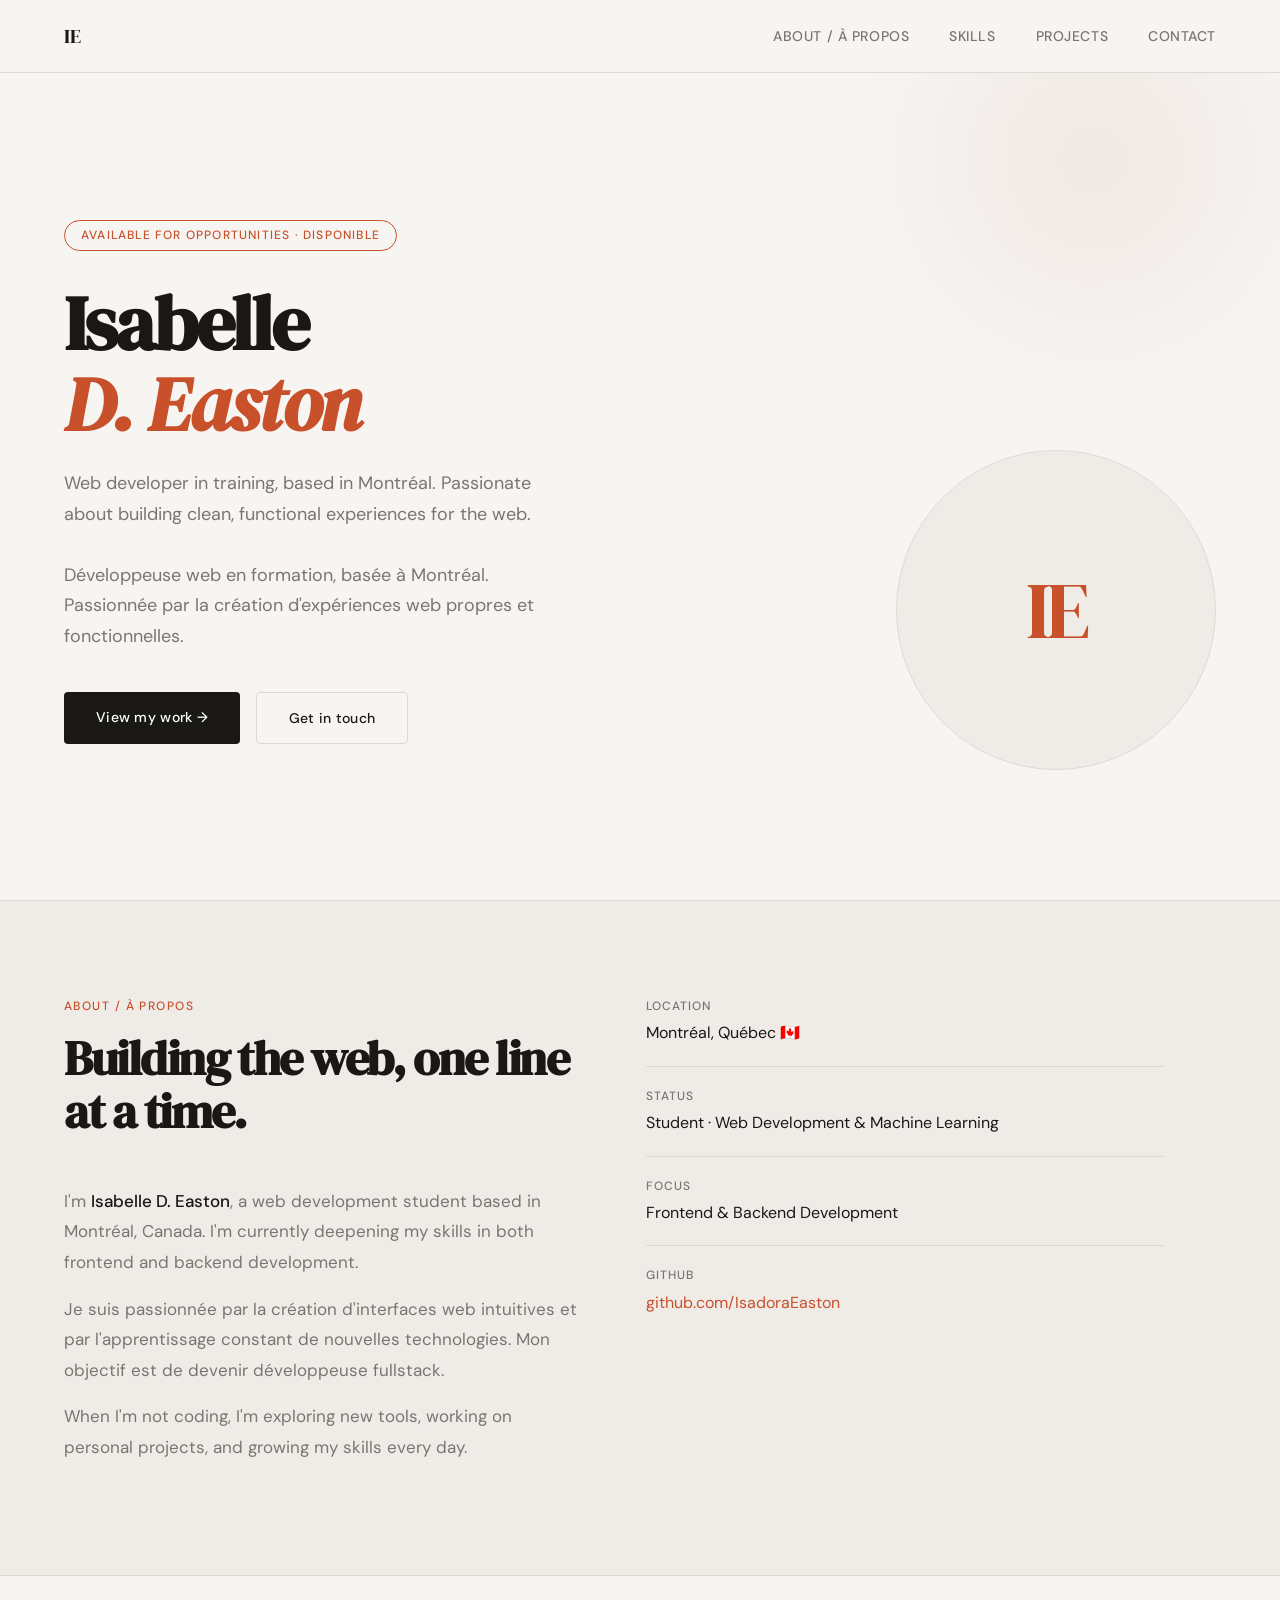
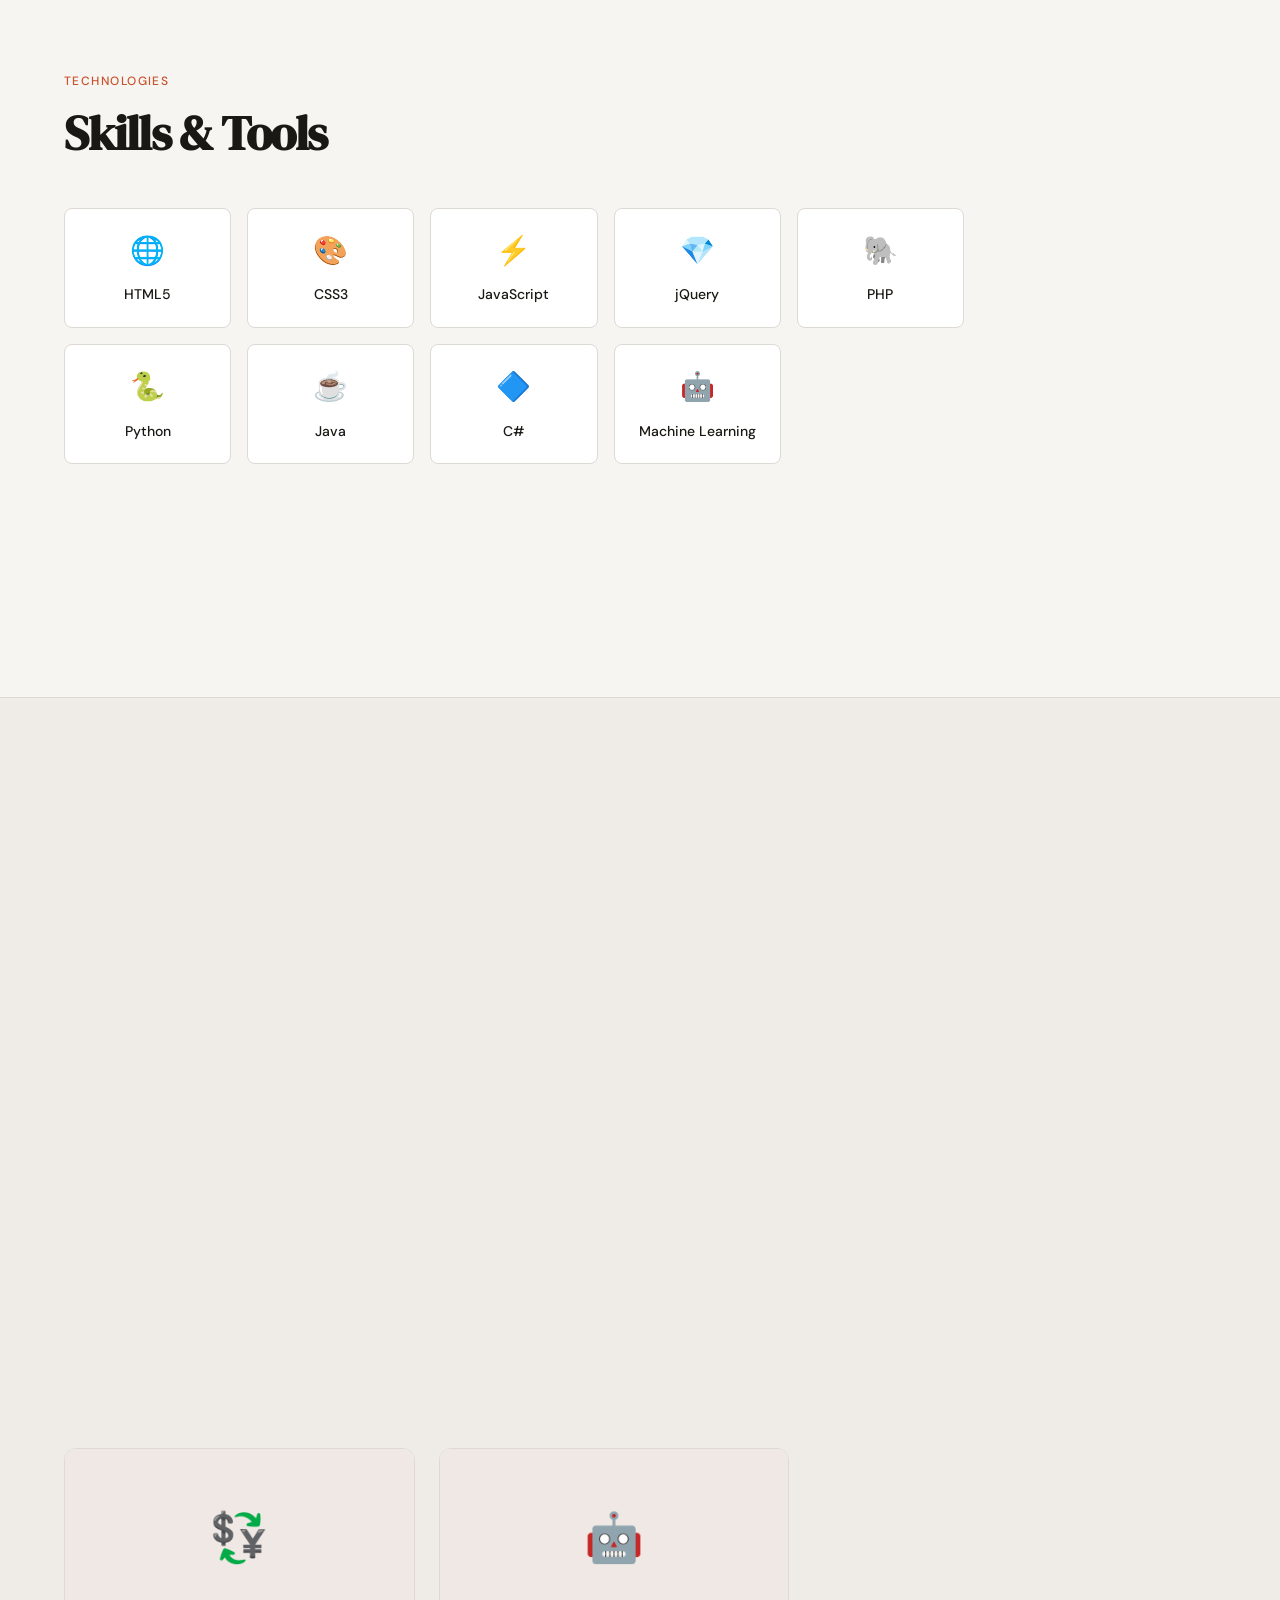
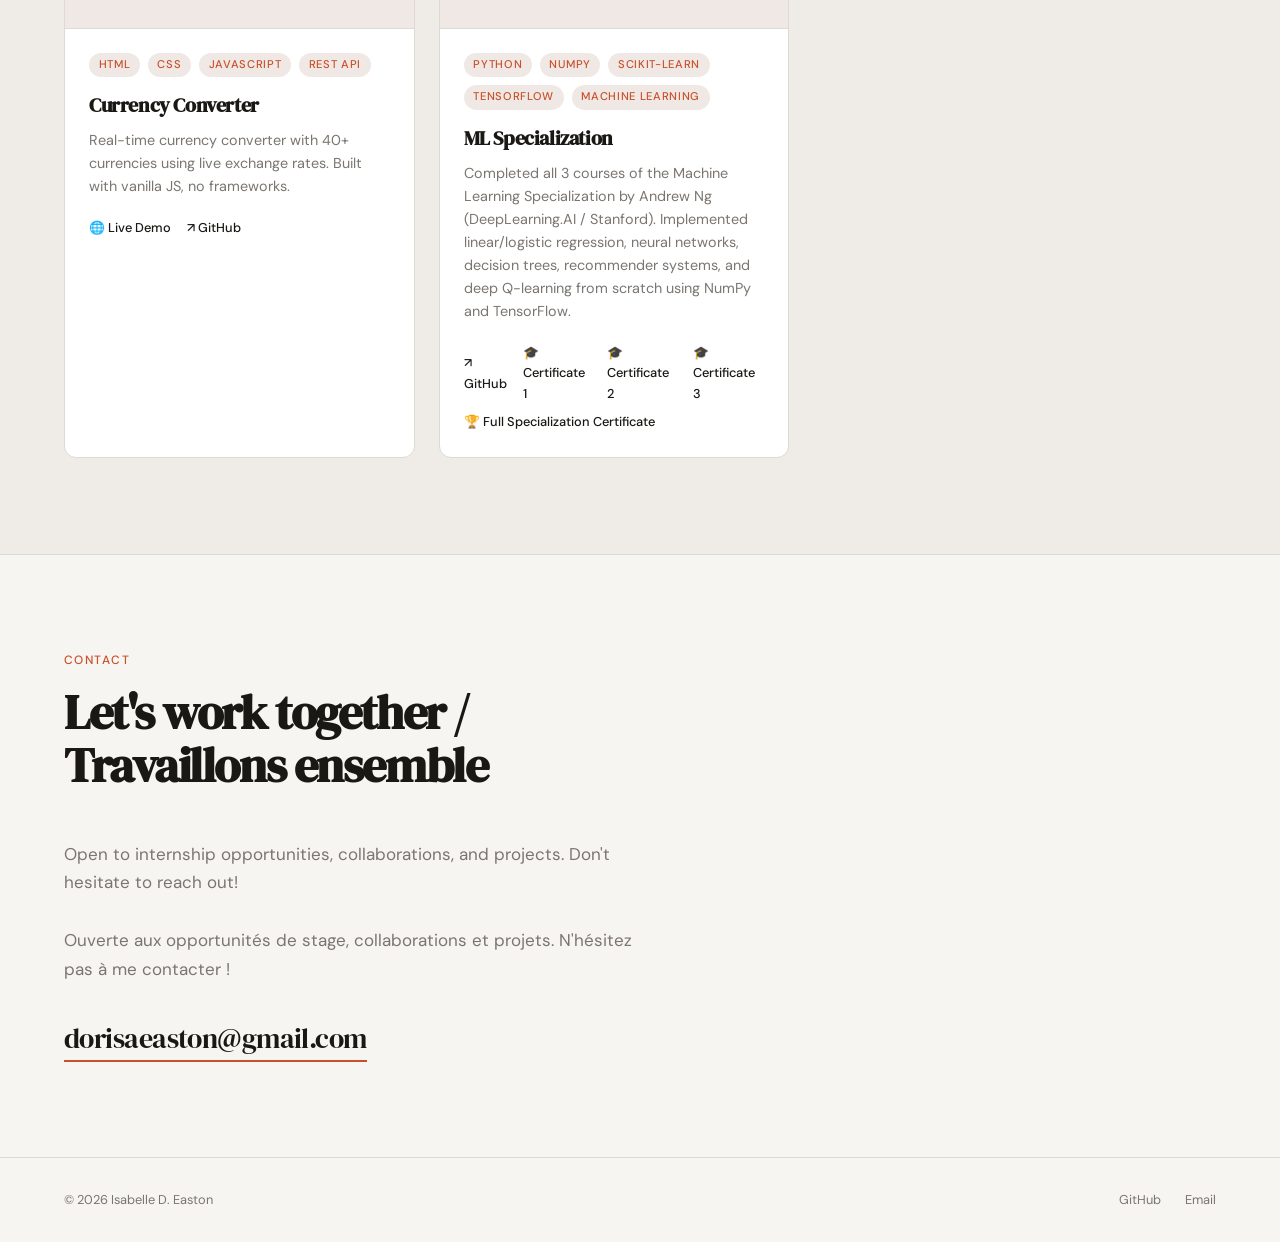
==== commit 65442044: "Update specialization link to full certificate" ====
--- a/index.html
+++ b/index.html
@@ -639,8 +639,9 @@
           <a href="https://www.coursera.org/account/accomplishments/verify/5D842IQOXTAW" class="project-link" target="_blank">🎓 Certificate 1</a>
           <a href="https://www.coursera.org/account/accomplishments/verify/8P5W0B49ZJZB" class="project-link" target="_blank">🎓 Certificate 2</a>
           <a href="https://coursera.org/verify/H05W3D1LVH3K" class="project-link" target="_blank">🎓 Certificate 3</a>
-          <a href="https://coursera.org/verify/specialization/VX1HIUTYGSIW" class="project-link" target="_blank">🏆 Specialization</a>
-        </div>
+        </div>
+        <div class="project-links" style="margin-top: 0.5rem;">
+         <a href="https://coursera.org/verify/specialization/VX1HIUTYGSIW" class="project-link" target="_blank">🏆 Full Specialization Certificate</a>
       </div>
     </div>
   </div>
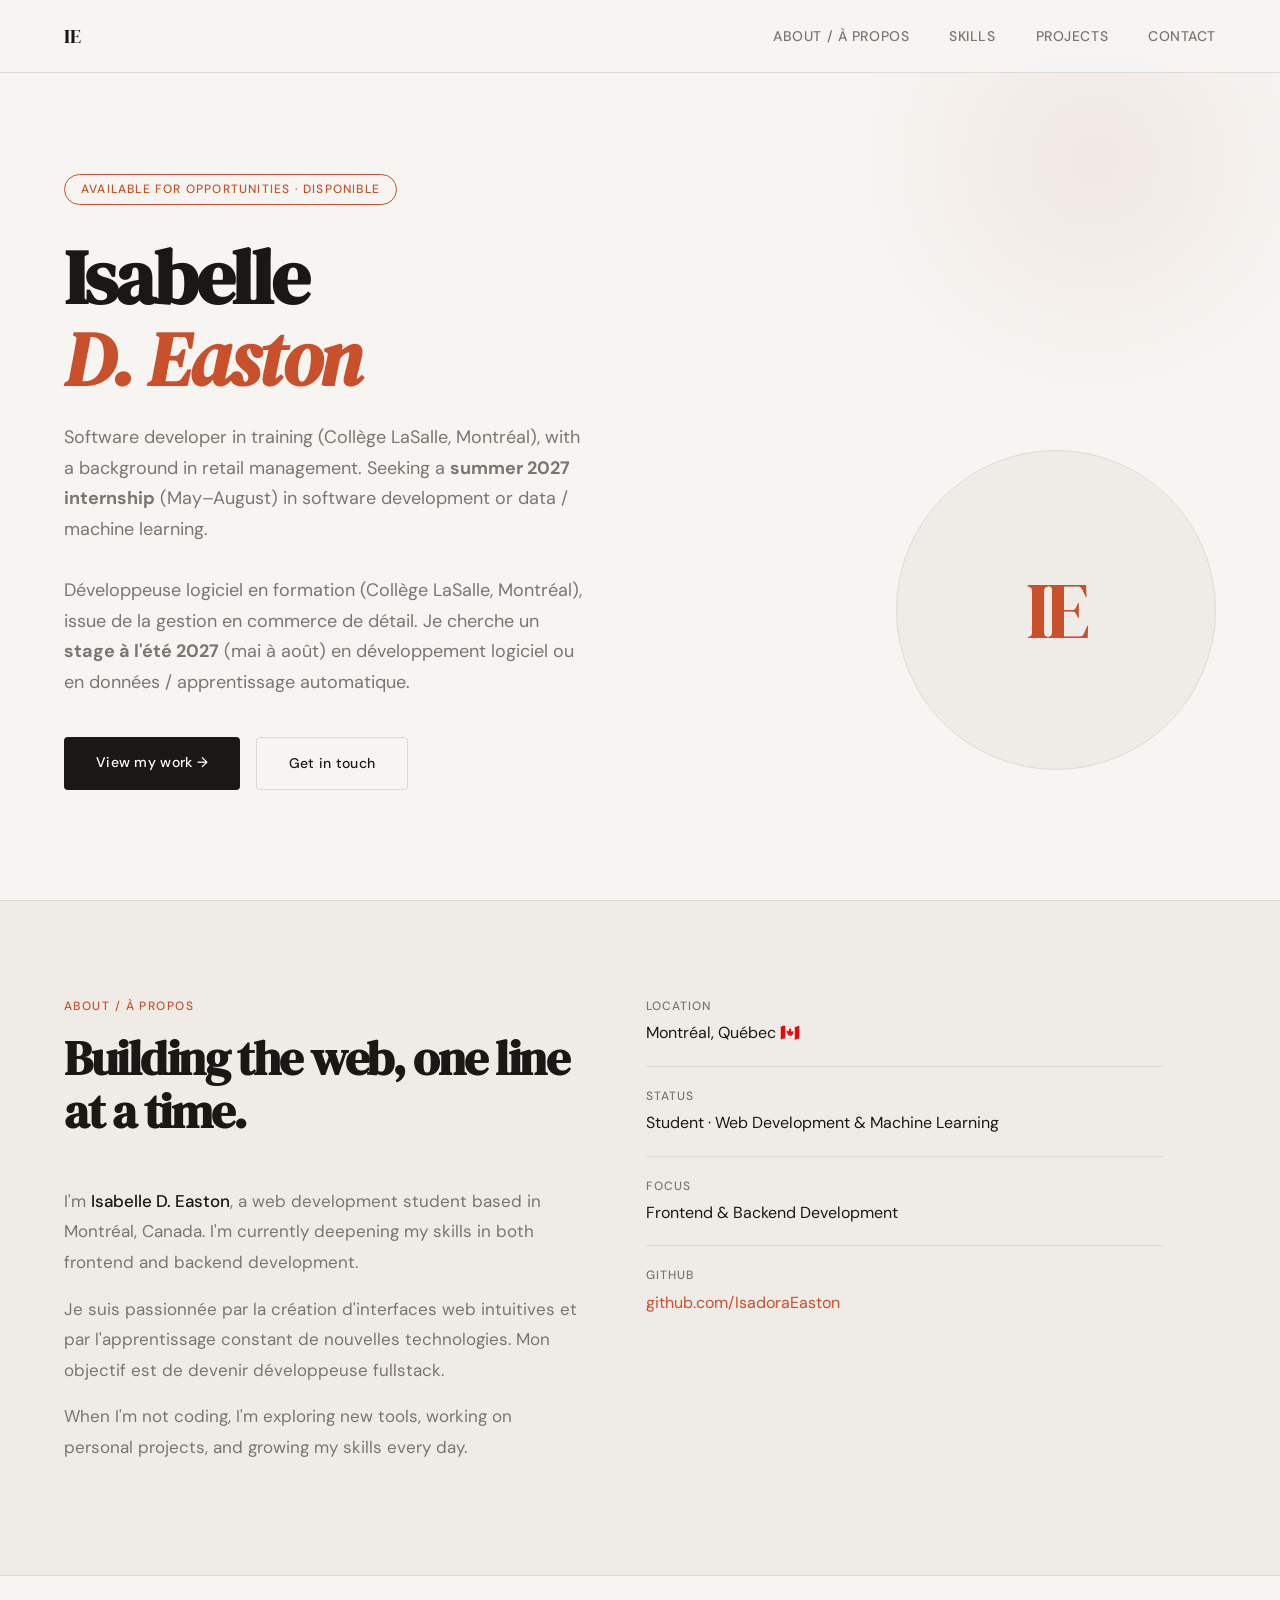
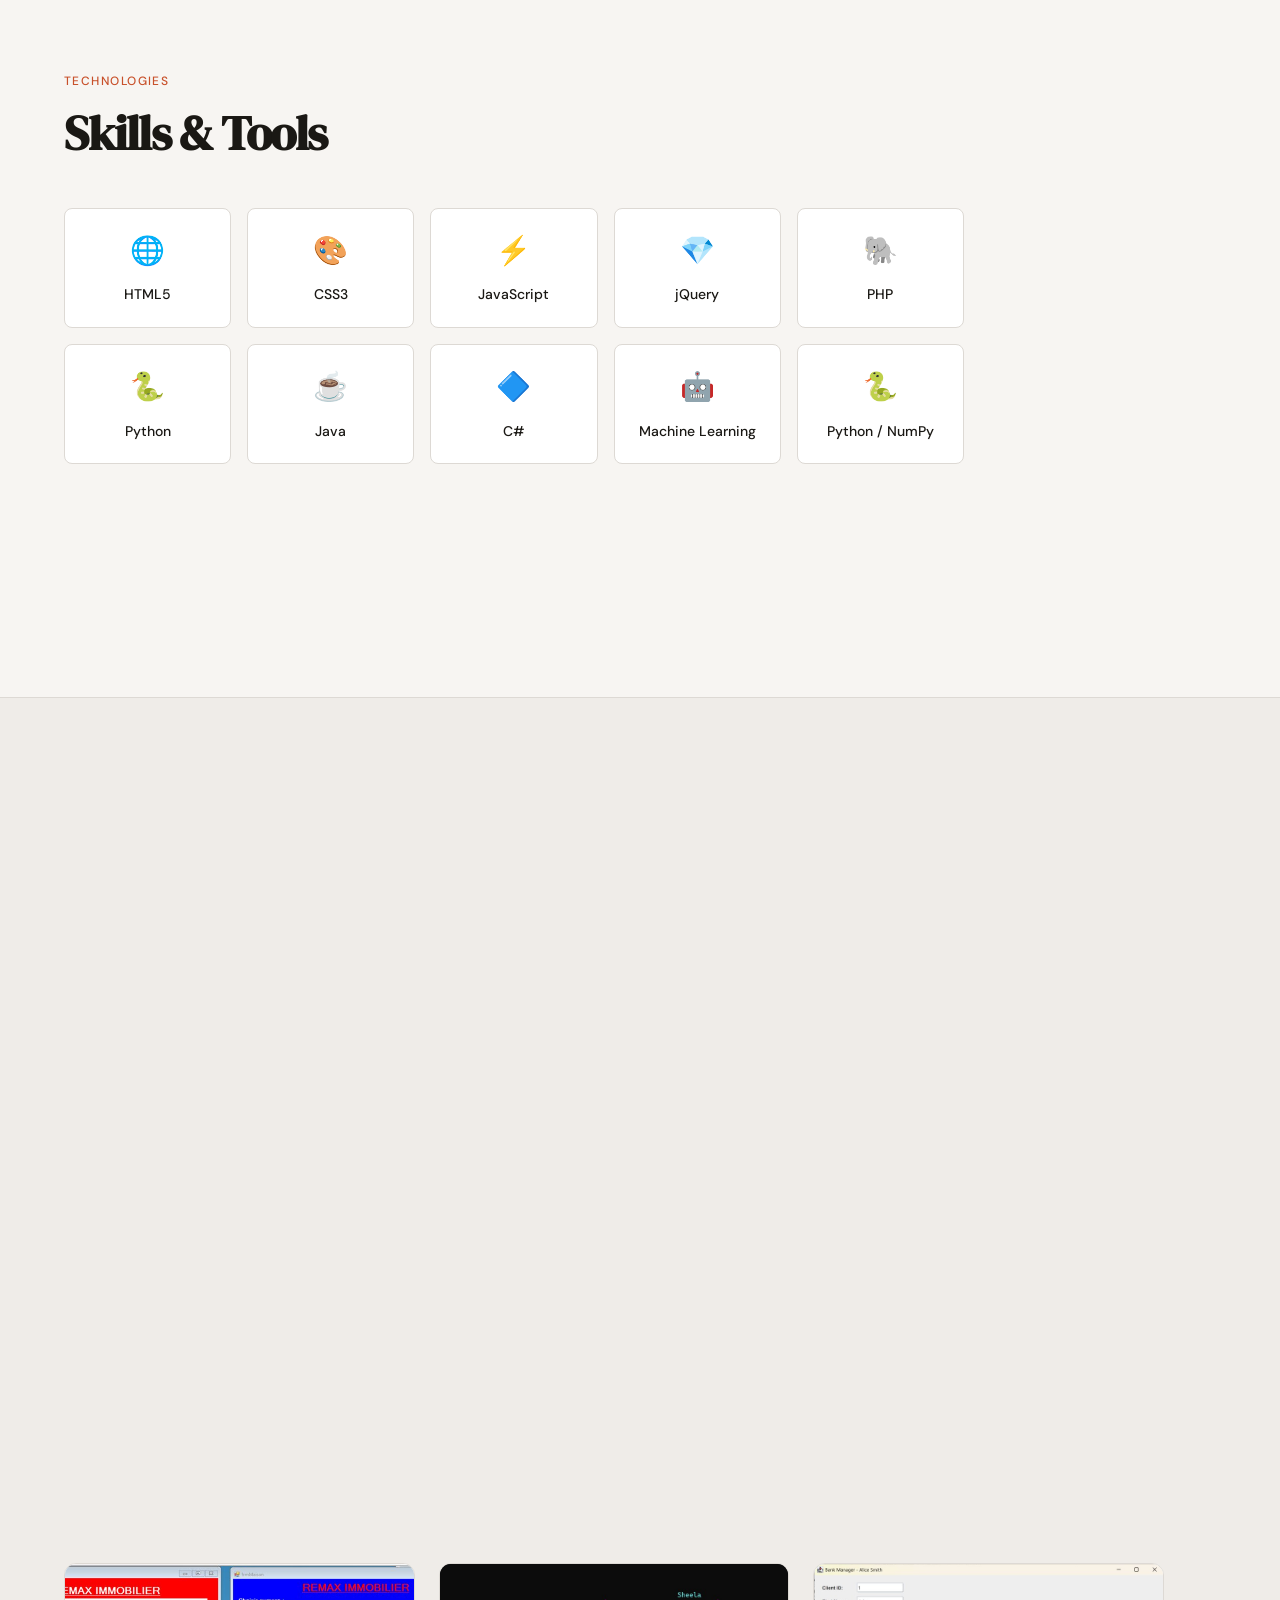
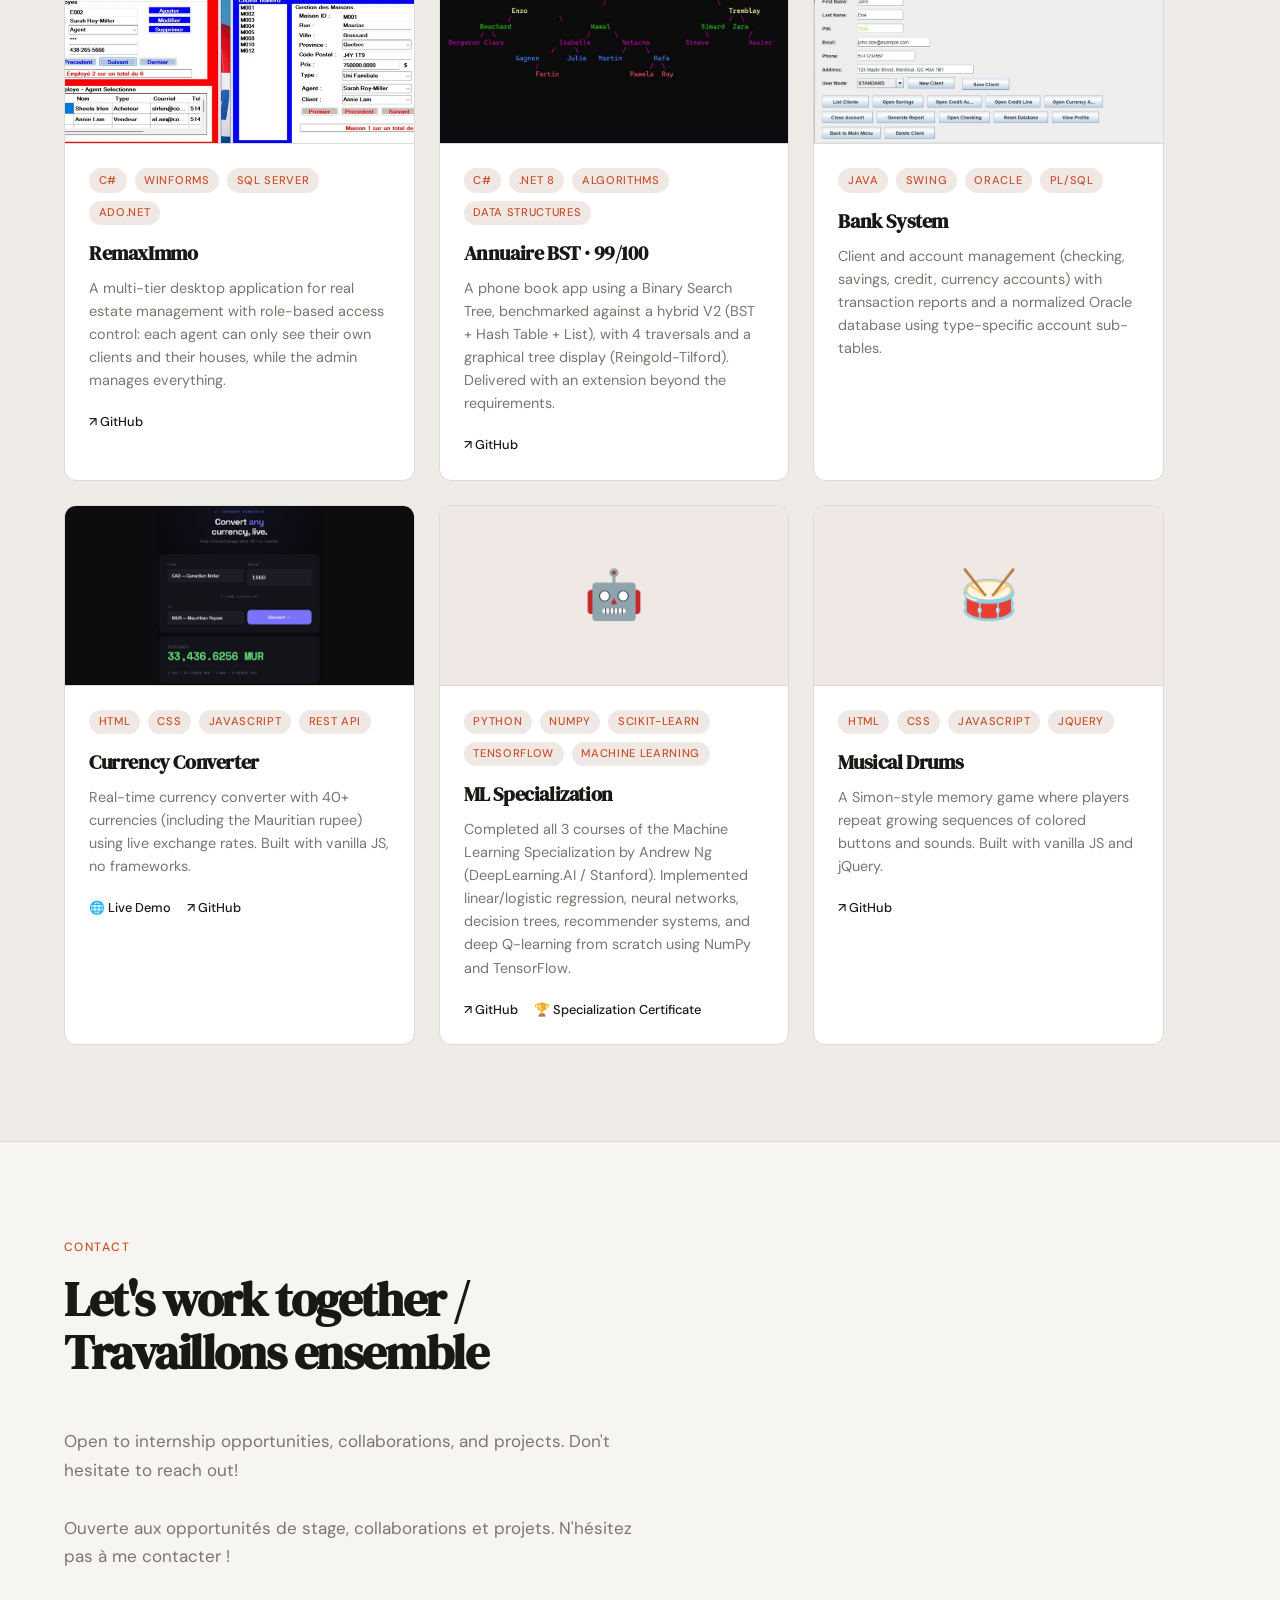
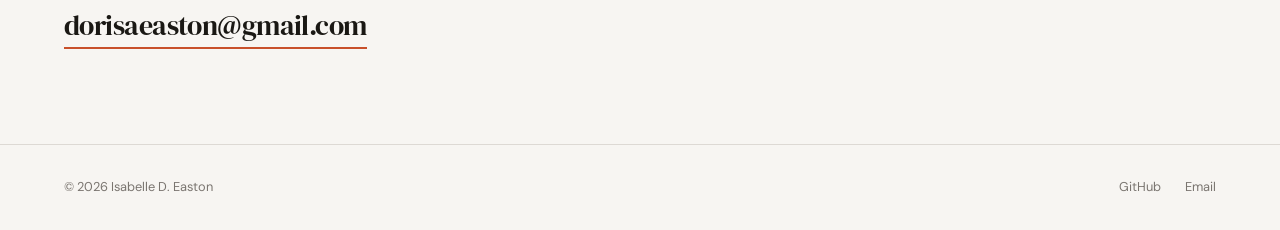
==== commit 13ec5e13: "feat: align portfolio with print sheet, add screenshots and segmentation" ====
--- a/index.html
+++ b/index.html
@@ -341,6 +341,31 @@
     border-bottom: 1px solid var(--border);
   }
 
+  .project-preview.shot {
+    background: #f4f6f6;
+    padding: 0;
+    overflow: hidden;
+  }
+
+  .project-preview.shot img {
+    width: 100%;
+    height: 100%;
+    object-fit: cover;
+    object-position: top center;
+    display: block;
+  }
+
+  .project-preview.shot.dark { background: #0d0d10; }
+  .project-preview.shot.dark img { object-fit: contain; }
+
+  .project-card.featured { grid-column: 1 / -1; }
+  .project-card.featured .project-preview { height: 300px; }
+  .project-card.featured .project-preview img { object-fit: contain; background: #fff; }
+
+  .kpi-row { display: flex; gap: 2rem; flex-wrap: wrap; margin: 0 0 1.25rem; }
+  .kpi-row b { display: block; font-family: 'DM Serif Display', serif; font-size: 1.6rem; color: var(--accent); line-height: 1.1; }
+  .kpi-row span { font-size: 0.8rem; color: var(--text-muted); }
+
   .project-body {
     padding: 1.5rem;
   }
@@ -485,9 +510,9 @@
     <span class="hero-tag">Available for opportunities · Disponible</span>
     <h1>Isabelle<br><em>D. Easton</em></h1>
     <p class="hero-desc">
-      Web developer in training, based in Montréal. Passionate about building clean, functional experiences for the web.
+      Software developer in training (Collège LaSalle, Montréal), with a background in retail management. Seeking a <strong>summer 2027 internship</strong> (May–August) in software development or data / machine learning.
       <br><br>
-      Développeuse web en formation, basée à Montréal. Passionnée par la création d'expériences web propres et fonctionnelles.
+      Développeuse logiciel en formation (Collège LaSalle, Montréal), issue de la gestion en commerce de détail. Je cherche un <strong>stage à l'été 2027</strong> (mai à août) en développement logiciel ou en données / apprentissage automatique.
     </p>
     <div class="hero-cta">
       <a href="#projects" class="btn-primary">View my work →</a>
@@ -551,26 +576,33 @@
   <div class="section-label reveal">Work / Projets</div>
   <h2 class="section-title reveal">Featured Projects</h2>
   <div class="projects-grid">
-    <div class="project-card reveal">
-      <div class="project-preview">🥁</div>
+
+    <div class="project-card featured reveal">
+      <div class="project-preview shot"><img src="img/segmentation.jpg" alt="Customer Segmentation Streamlit app showing four customer segments"></div>
       <div class="project-body">
         <div class="project-tags">
-          <span class="tag">HTML</span>
-          <span class="tag">CSS</span>
-          <span class="tag">JavaScript</span>
-          <span class="tag">jQuery</span>
-        </div>
-        <h3 class="project-title">Musical Drums</h3>
-        <p class="project-desc">A Simon-style memory game where players repeat growing sequences of colored buttons and sounds. Built with vanilla JS and jQuery.</p>
+          <span class="tag">Python</span>
+          <span class="tag">pandas</span>
+          <span class="tag">scikit-learn</span>
+          <span class="tag">K-means</span>
+          <span class="tag">Streamlit</span>
+        </div>
+        <h3 class="project-title">Customer Segmentation · Segmentation de clientèle</h3>
+        <p class="project-desc">Who are a retailer's best customers, and who is it about to lose? RFM analysis and K-means clustering on real data from a UK online retailer, including a data quality fix (cancellations matched to their original orders). The four segments are interpreted through my retail management experience, and the app is deployed online.</p>
+        <div class="kpi-row">
+          <div><b>5,839</b><span>customers segmented</span></div>
+          <div><b>4</b><span>segments interpreted</span></div>
+          <div><b>20% → 74%</b><span>Champions: 20% of customers, 74% of revenue</span></div>
+        </div>
         <div class="project-links">
-          <a href="https://github.com/IsadoraEaston/Musical-Drums" class="project-link" target="_blank">
-            ↗ GitHub
-          </a>
-        </div>
-      </div>
-    </div>
+          <a href="https://isadora-customer-segmentation.streamlit.app" class="project-link" target="_blank">🌐 Live Demo</a>
+          <a href="https://github.com/IsadoraEaston/customer-segmentation" class="project-link" target="_blank">↗ GitHub</a>
+        </div>
+      </div>
+    </div>
+
     <div class="project-card reveal">
-      <div class="project-preview">🏠</div>
+      <div class="project-preview shot"><img src="img/remax.jpg" alt="RemaxImmo employee and house management windows"></div>
       <div class="project-body">
         <div class="project-tags">
           <span class="tag">C#</span>
@@ -578,17 +610,16 @@
           <span class="tag">SQL Server</span>
           <span class="tag">ADO.NET</span>
         </div>
-        <h3 class="project-title">Remax Immobilier</h3>
-        <p class="project-desc">A multi-tier desktop application for real estate management with role-based access (Admin, Agent, User), property search, and client management. Grade: 90/100.</p>
+        <h3 class="project-title">RemaxImmo</h3>
+        <p class="project-desc">A multi-tier desktop application for real estate management with role-based access control: each agent can only see their own clients and their houses, while the admin manages everything.</p>
         <div class="project-links">
-          <a href="https://github.com/IsadoraEaston/remax-winforms-app" class="project-link" target="_blank">
-            ↗ GitHub
-          </a>
-        </div>
-      </div>
-    </div>
+          <a href="https://github.com/IsadoraEaston/remax-winforms-app" class="project-link" target="_blank">↗ GitHub</a>
+        </div>
+      </div>
+    </div>
+
     <div class="project-card reveal">
-      <div class="project-preview">🌳</div>
+      <div class="project-preview shot dark"><img src="img/bst.jpg" alt="Graphical display of the binary search tree"></div>
       <div class="project-body">
         <div class="project-tags">
           <span class="tag">C#</span>
@@ -596,17 +627,30 @@
           <span class="tag">Algorithms</span>
           <span class="tag">Data Structures</span>
         </div>
-        <h3 class="project-title">Annuaire BST</h3>
-        <p class="project-desc">A phone book console app using Binary Search Tree with 4 traversals, graphical tree display (Reingold-Tilford), benchmarking, and a hybrid V2 with BST + Hash Table + List structures.</p>
+        <h3 class="project-title">Annuaire BST · 99/100</h3>
+        <p class="project-desc">A phone book app using a Binary Search Tree, benchmarked against a hybrid V2 (BST + Hash Table + List), with 4 traversals and a graphical tree display (Reingold-Tilford). Delivered with an extension beyond the requirements.</p>
         <div class="project-links">
-          <a href="https://github.com/IsadoraEaston/annuaire-bst" class="project-link" target="_blank">
-            ↗ GitHub
-          </a>
-        </div>
-      </div>
-    </div>
+          <a href="https://github.com/IsadoraEaston/annuaire-bst" class="project-link" target="_blank">↗ GitHub</a>
+        </div>
+      </div>
+    </div>
+
     <div class="project-card reveal">
-      <div class="project-preview">💱</div>
+      <div class="project-preview shot"><img src="img/bank.jpg" alt="Bank Manager screen of the Bank System application"></div>
+      <div class="project-body">
+        <div class="project-tags">
+          <span class="tag">Java</span>
+          <span class="tag">Swing</span>
+          <span class="tag">Oracle</span>
+          <span class="tag">PL/SQL</span>
+        </div>
+        <h3 class="project-title">Bank System</h3>
+        <p class="project-desc">Client and account management (checking, savings, credit, currency accounts) with transaction reports and a normalized Oracle database using type-specific account sub-tables.</p>
+      </div>
+    </div>
+
+    <div class="project-card reveal">
+      <div class="project-preview shot dark"><img src="img/converter.jpg" alt="Currency converter converting CAD to MUR"></div>
       <div class="project-body">
         <div class="project-tags">
           <span class="tag">HTML</span>
@@ -615,13 +659,14 @@
           <span class="tag">REST API</span>
         </div>
         <h3 class="project-title">Currency Converter</h3>
-        <p class="project-desc">Real-time currency converter with 40+ currencies using live exchange rates. Built with vanilla JS, no frameworks.</p>
+        <p class="project-desc">Real-time currency converter with 40+ currencies (including the Mauritian rupee) using live exchange rates. Built with vanilla JS, no frameworks.</p>
         <div class="project-links">
           <a href="https://currency-converter-three-sigma-84.vercel.app" class="project-link" target="_blank">🌐 Live Demo</a>
           <a href="https://github.com/IsadoraEaston/currency-converter" class="project-link" target="_blank">↗ GitHub</a>
         </div>
       </div>
     </div>
+
     <div class="project-card reveal">
       <div class="project-preview">🤖</div>
       <div class="project-body">
@@ -636,14 +681,28 @@
         <p class="project-desc">Completed all 3 courses of the Machine Learning Specialization by Andrew Ng (DeepLearning.AI / Stanford). Implemented linear/logistic regression, neural networks, decision trees, recommender systems, and deep Q-learning from scratch using NumPy and TensorFlow.</p>
         <div class="project-links">
           <a href="https://github.com/IsadoraEaston/Machine_Learning_Specialization" class="project-link" target="_blank">↗ GitHub</a>
-          <a href="https://www.coursera.org/account/accomplishments/verify/5D842IQOXTAW" class="project-link" target="_blank">🎓 Certificate 1</a>
-          <a href="https://www.coursera.org/account/accomplishments/verify/8P5W0B49ZJZB" class="project-link" target="_blank">🎓 Certificate 2</a>
-          <a href="https://coursera.org/verify/H05W3D1LVH3K" class="project-link" target="_blank">🎓 Certificate 3</a>
-        </div>
-        <div class="project-links" style="margin-top: 0.5rem;">
-         <a href="https://coursera.org/verify/specialization/VX1HIUTYGSIW" class="project-link" target="_blank">🏆 Full Specialization Certificate</a>
-      </div>
-    </div>
+          <a href="https://coursera.org/verify/specialization/VX1HIUTYGSIW" class="project-link" target="_blank">🏆 Specialization Certificate</a>
+        </div>
+      </div>
+    </div>
+
+    <div class="project-card reveal">
+      <div class="project-preview">🥁</div>
+      <div class="project-body">
+        <div class="project-tags">
+          <span class="tag">HTML</span>
+          <span class="tag">CSS</span>
+          <span class="tag">JavaScript</span>
+          <span class="tag">jQuery</span>
+        </div>
+        <h3 class="project-title">Musical Drums</h3>
+        <p class="project-desc">A Simon-style memory game where players repeat growing sequences of colored buttons and sounds. Built with vanilla JS and jQuery.</p>
+        <div class="project-links">
+          <a href="https://github.com/IsadoraEaston/Musical-Drums" class="project-link" target="_blank">↗ GitHub</a>
+        </div>
+      </div>
+    </div>
+
   </div>
 </section>
 
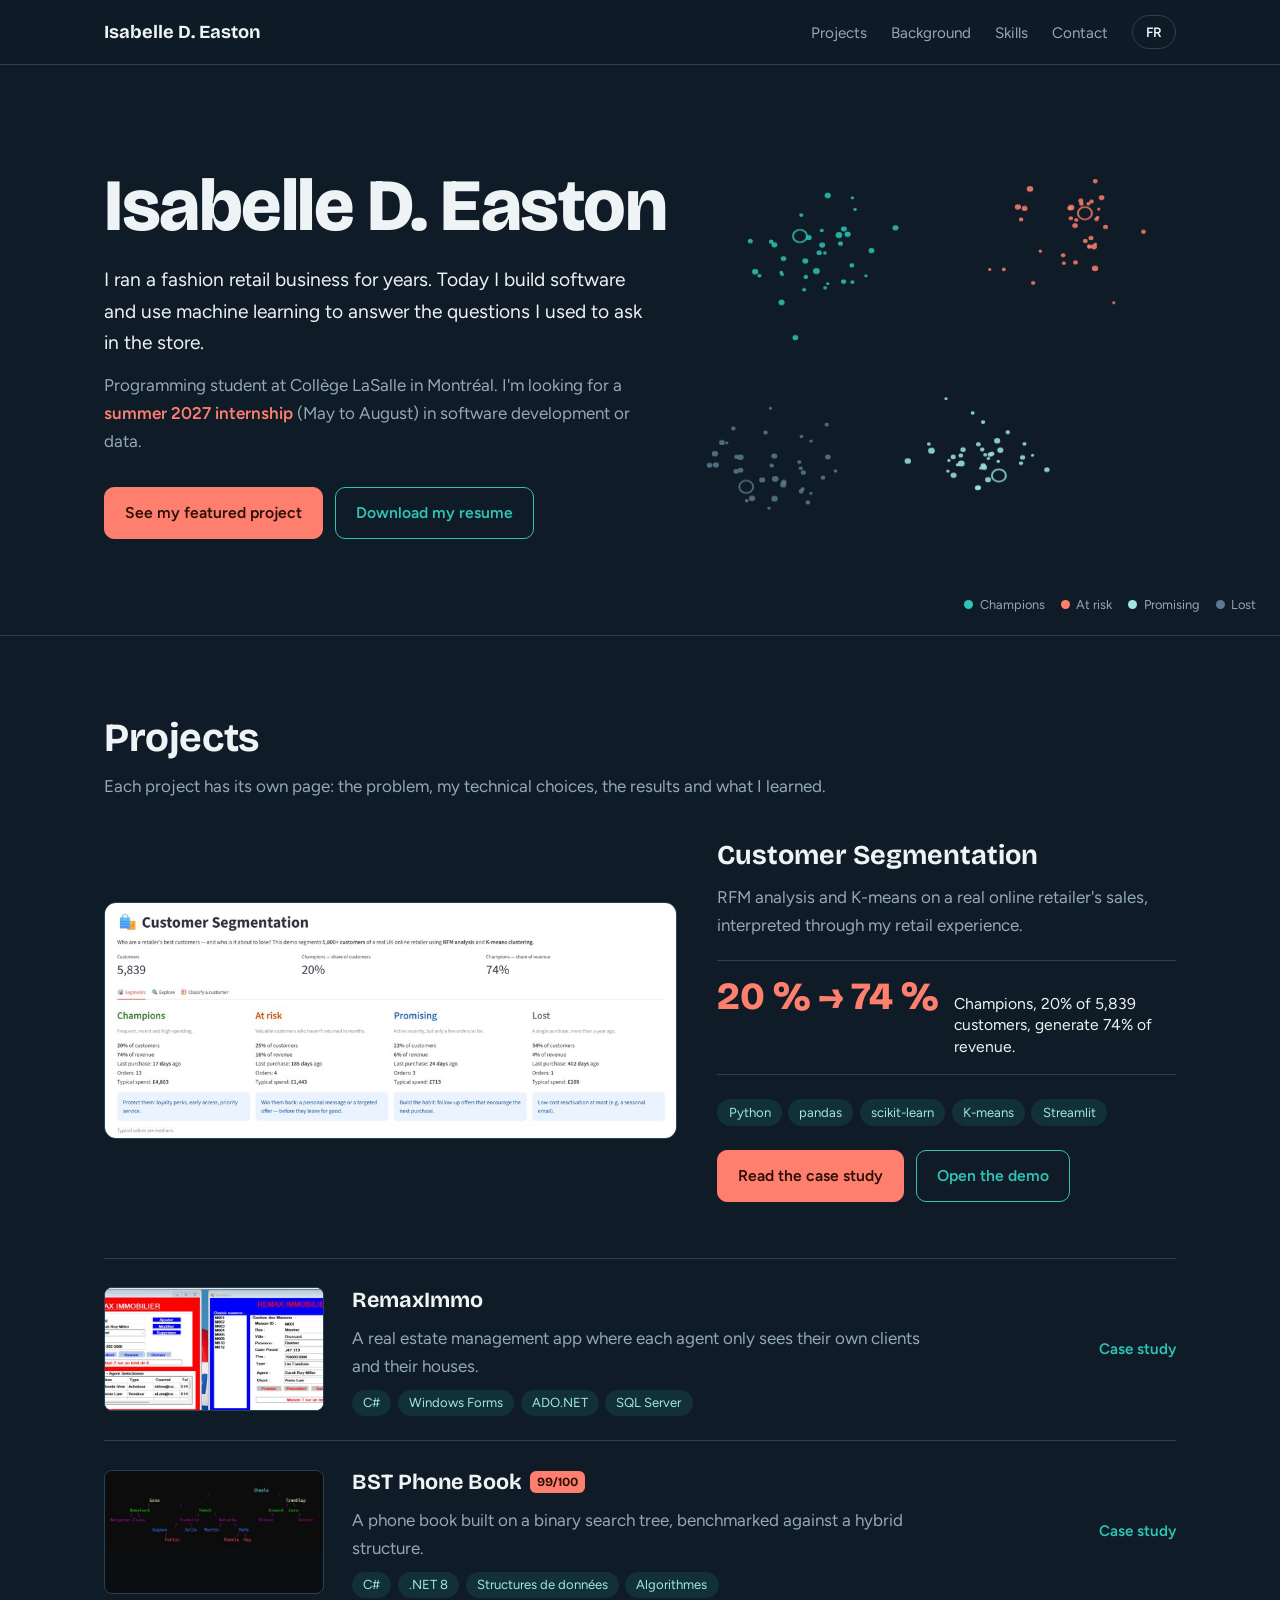
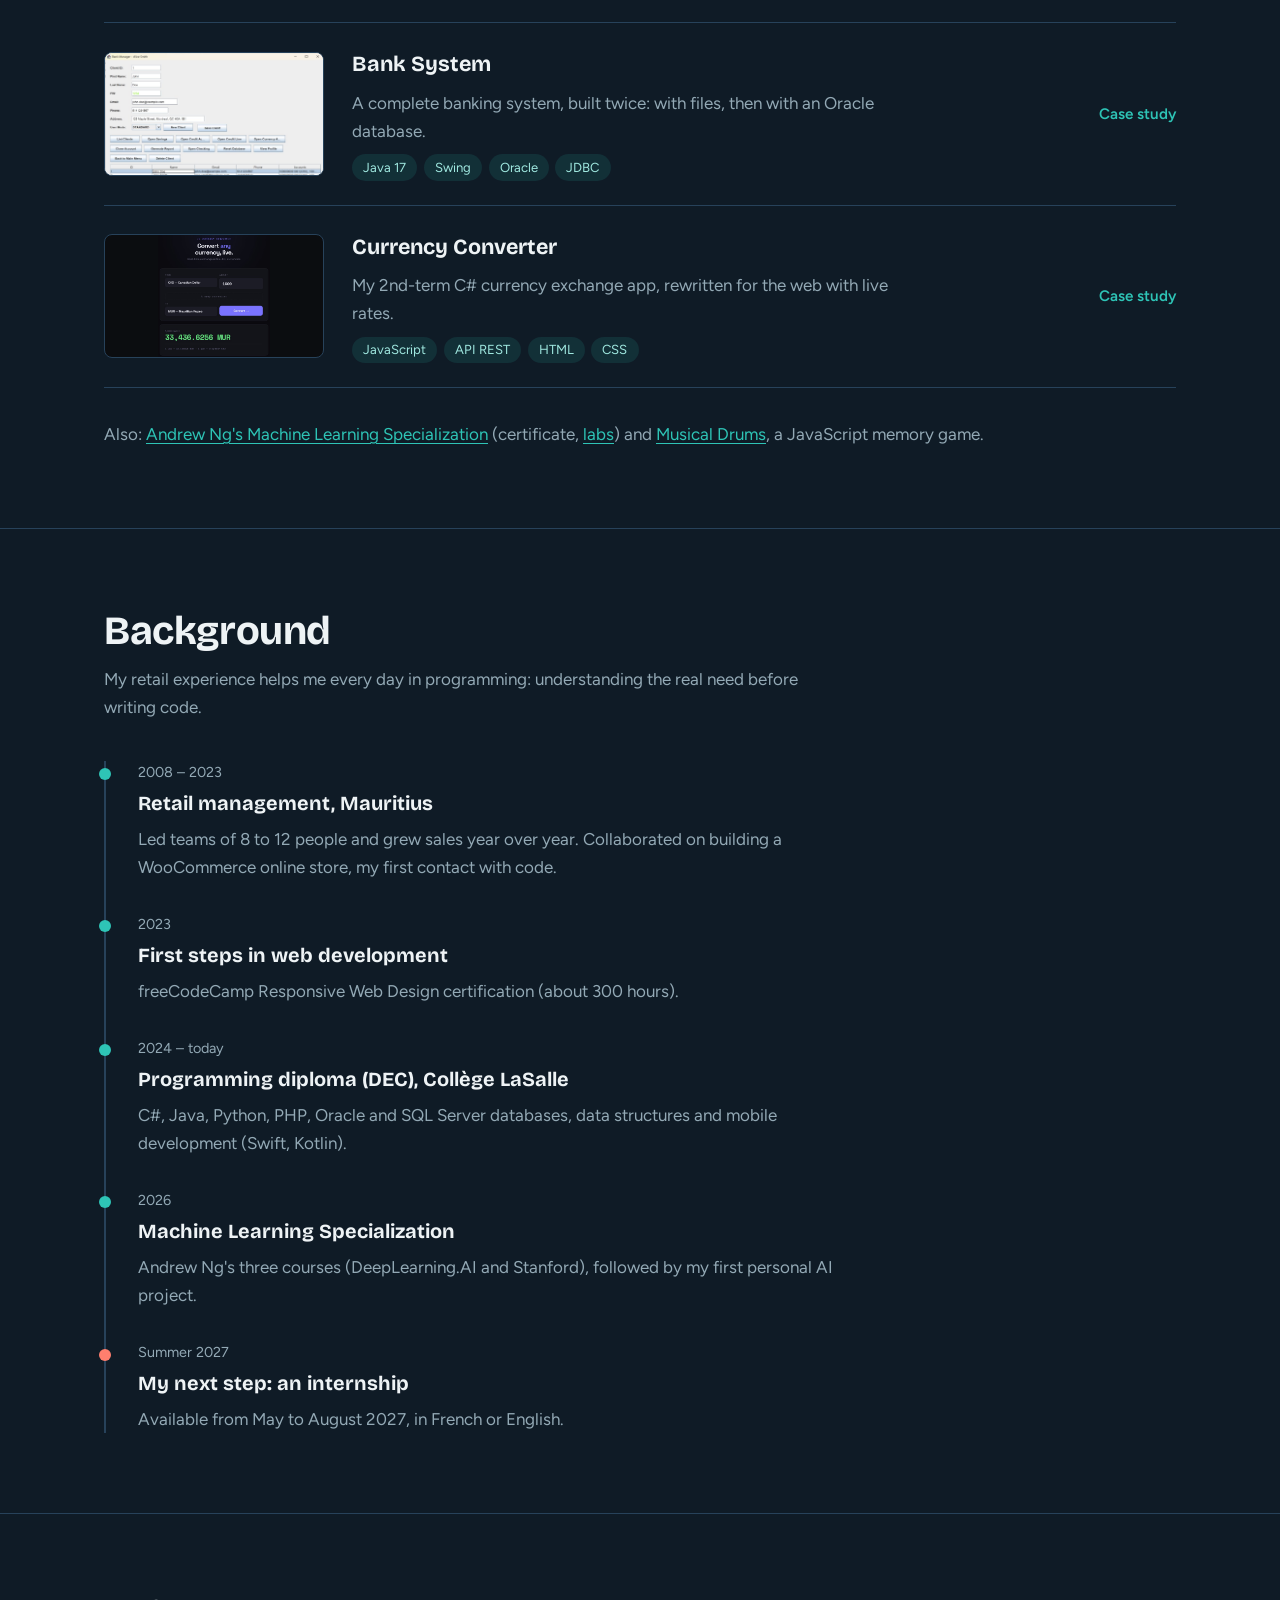
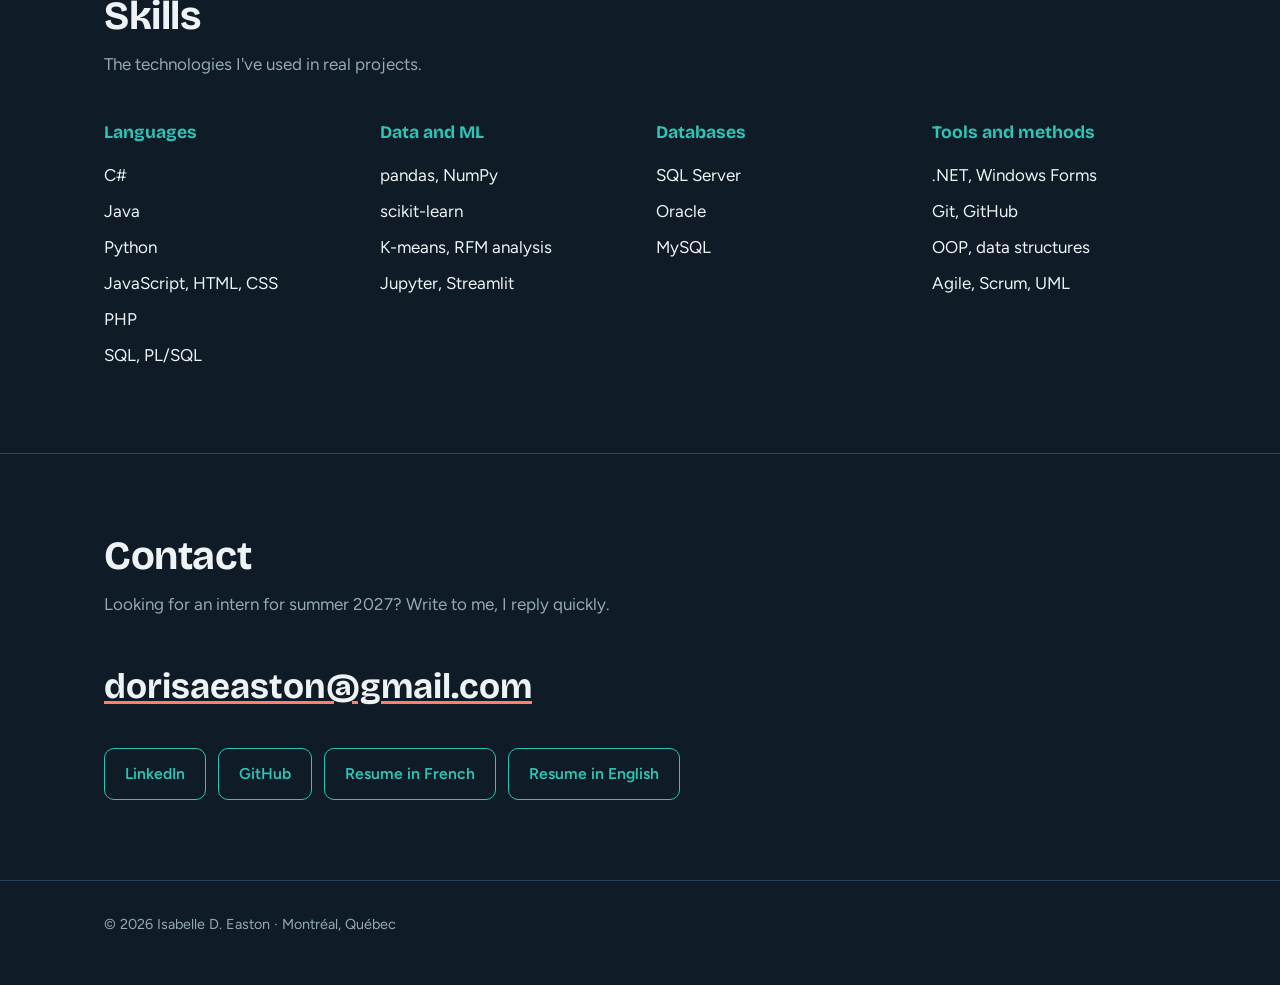
==== commit e2863726: "feat: redesign portfolio with case study pages and FR/EN toggle" ====
--- a/index.html
+++ b/index.html
@@ -1,740 +1,137 @@
-<!DOCTYPE html>
-<html lang="en">
+<!doctype html>
+<html lang="fr" data-lang="fr" data-title-fr="Isabelle D. Easton · Développeuse logiciel" data-title-en="Isabelle D. Easton · Software developer">
 <head>
-<meta charset="UTF-8">
-<meta name="viewport" content="width=device-width, initial-scale=1.0">
-<title>Isabelle D. Easton — Web Developer & ML</title>
-<link href="https://fonts.googleapis.com/css2?family=DM+Serif+Display:ital@0;1&family=DM+Sans:wght@300;400;500&display=swap" rel="stylesheet">
-<style>
-  *, *::before, *::after { margin: 0; padding: 0; box-sizing: border-box; }
-
-  :root {
-    --bg: #F7F5F2;
-    --surface: #EFECE8;
-    --text: #1A1814;
-    --text-muted: #7A7570;
-    --accent: #C8502A;
-    --accent-light: #F0E8E4;
-    --border: #DDD9D4;
-    --white: #FFFFFF;
-  }
-
-  html { scroll-behavior: smooth; }
-
-  body {
-    font-family: 'DM Sans', sans-serif;
-    background: var(--bg);
-    color: var(--text);
-    font-size: 16px;
-    line-height: 1.6;
-    overflow-x: hidden;
-  }
-
-  /* NAV */
-  nav {
-    position: fixed;
-    top: 0; left: 0; right: 0;
-    z-index: 100;
-    display: flex;
-    justify-content: space-between;
-    align-items: center;
-    padding: 1.25rem 4rem;
-    background: rgba(247, 245, 242, 0.92);
-    backdrop-filter: blur(12px);
-    border-bottom: 1px solid var(--border);
-  }
-
-  .nav-logo {
-    font-family: 'DM Serif Display', serif;
-    font-size: 1.25rem;
-    color: var(--text);
-    text-decoration: none;
-    letter-spacing: -0.02em;
-  }
-
-  .nav-links {
-    display: flex;
-    gap: 2.5rem;
-    list-style: none;
-  }
-
-  .nav-links a {
-    font-size: 0.875rem;
-    font-weight: 500;
-    color: var(--text-muted);
-    text-decoration: none;
-    letter-spacing: 0.04em;
-    text-transform: uppercase;
-    transition: color 0.2s;
-  }
-
-  .nav-links a:hover { color: var(--accent); }
-
-  /* HERO */
-  .hero {
-    min-height: 100vh;
-    display: flex;
-    align-items: center;
-    padding: 8rem 4rem 4rem;
-    position: relative;
-    overflow: hidden;
-  }
-
-  .hero::before {
-    content: '';
-    position: absolute;
-    top: -10%;
-    right: -5%;
-    width: 500px;
-    height: 500px;
-    border-radius: 50%;
-    background: radial-gradient(circle, #F0E8E4 0%, transparent 70%);
-    pointer-events: none;
-  }
-
-  .hero-content {
-    max-width: 700px;
-    animation: fadeUp 0.8s ease both;
-  }
-
-  .hero-tag {
-    display: inline-block;
-    font-size: 0.75rem;
-    font-weight: 500;
-    letter-spacing: 0.1em;
-    text-transform: uppercase;
-    color: var(--accent);
-    border: 1px solid var(--accent);
-    border-radius: 2rem;
-    padding: 0.3rem 1rem;
-    margin-bottom: 2rem;
-    animation: fadeUp 0.8s 0.1s ease both;
-  }
-
-  .hero h1 {
-    font-family: 'DM Serif Display', serif;
-    font-size: clamp(3rem, 6vw, 5.5rem);
-    line-height: 1.05;
-    letter-spacing: -0.03em;
-    color: var(--text);
-    margin-bottom: 1.5rem;
-    animation: fadeUp 0.8s 0.2s ease both;
-  }
-
-  .hero h1 em {
-    font-style: italic;
-    color: var(--accent);
-  }
-
-  .hero-desc {
-    font-size: 1.125rem;
-    color: var(--text-muted);
-    max-width: 520px;
-    line-height: 1.7;
-    margin-bottom: 2.5rem;
-    animation: fadeUp 0.8s 0.3s ease both;
-  }
-
-  .hero-cta {
-    display: flex;
-    gap: 1rem;
-    flex-wrap: wrap;
-    animation: fadeUp 0.8s 0.4s ease both;
-  }
-
-  .btn-primary {
-    display: inline-block;
-    background: var(--text);
-    color: var(--white);
-    padding: 0.875rem 2rem;
-    border-radius: 0.25rem;
-    text-decoration: none;
-    font-size: 0.875rem;
-    font-weight: 500;
-    letter-spacing: 0.02em;
-    transition: background 0.2s, transform 0.15s;
-  }
-
-  .btn-primary:hover { background: var(--accent); transform: translateY(-1px); }
-
-  .btn-secondary {
-    display: inline-block;
-    border: 1px solid var(--border);
-    color: var(--text);
-    padding: 0.875rem 2rem;
-    border-radius: 0.25rem;
-    text-decoration: none;
-    font-size: 0.875rem;
-    font-weight: 500;
-    letter-spacing: 0.02em;
-    transition: border-color 0.2s, transform 0.15s;
-  }
-
-  .btn-secondary:hover { border-color: var(--text); transform: translateY(-1px); }
-
-  .avatar {
-    position: absolute;
-    right: 4rem;
-    top: 50%;
-    transform: translateY(-50%);
-    width: 320px;
-    height: 320px;
-    border-radius: 50%;
-    background: var(--surface);
-    border: 1px solid var(--border);
-    display: flex;
-    align-items: center;
-    justify-content: center;
-    animation: fadeUp 0.8s 0.3s ease both;
-  }
-
-  .avatar-initials {
-    font-family: 'DM Serif Display', serif;
-    font-size: 5rem;
-    color: var(--accent);
-    letter-spacing: -0.05em;
-  }
-
-  /* SECTIONS */
-  section {
-    padding: 6rem 4rem;
-  }
-
-  .section-label {
-    font-size: 0.75rem;
-    font-weight: 500;
-    letter-spacing: 0.12em;
-    text-transform: uppercase;
-    color: var(--accent);
-    margin-bottom: 1rem;
-  }
-
-  .section-title {
-    font-family: 'DM Serif Display', serif;
-    font-size: clamp(2rem, 4vw, 3rem);
-    letter-spacing: -0.03em;
-    line-height: 1.1;
-    margin-bottom: 3rem;
-  }
-
-  /* ABOUT */
-  .about {
-    background: var(--surface);
-    border-top: 1px solid var(--border);
-    border-bottom: 1px solid var(--border);
-  }
-
-  .about-grid {
-    display: grid;
-    grid-template-columns: 1fr 1fr;
-    gap: 4rem;
-    align-items: start;
-    max-width: 1100px;
-  }
-
-  .about-text p {
-    color: var(--text-muted);
-    line-height: 1.8;
-    margin-bottom: 1rem;
-    font-size: 1.0625rem;
-  }
-
-  .about-text p strong {
-    color: var(--text);
-    font-weight: 500;
-  }
-
-  .about-details {
-    display: flex;
-    flex-direction: column;
-    gap: 1.25rem;
-  }
-
-  .detail-item {
-    display: flex;
-    flex-direction: column;
-    gap: 0.25rem;
-    padding-bottom: 1.25rem;
-    border-bottom: 1px solid var(--border);
-  }
-
-  .detail-item:last-child { border-bottom: none; }
-
-  .detail-label {
-    font-size: 0.75rem;
-    font-weight: 500;
-    letter-spacing: 0.08em;
-    text-transform: uppercase;
-    color: var(--text-muted);
-  }
-
-  .detail-value {
-    font-size: 1rem;
-    color: var(--text);
-    font-weight: 400;
-  }
-
-  /* SKILLS */
-  .skills-grid {
-    display: grid;
-    grid-template-columns: repeat(auto-fit, minmax(140px, 1fr));
-    gap: 1rem;
-    max-width: 900px;
-  }
-
-  .skill-card {
-    background: var(--white);
-    border: 1px solid var(--border);
-    border-radius: 0.5rem;
-    padding: 1.25rem 1rem;
-    text-align: center;
-    transition: border-color 0.2s, transform 0.2s;
-  }
-
-  .skill-card:hover {
-    border-color: var(--accent);
-    transform: translateY(-2px);
-  }
-
-  .skill-icon {
-    font-size: 1.75rem;
-    margin-bottom: 0.5rem;
-    display: block;
-  }
-
-  .skill-name {
-    font-size: 0.875rem;
-    font-weight: 500;
-    color: var(--text);
-  }
-
-  /* PROJECTS */
-  .projects { background: var(--surface); border-top: 1px solid var(--border); border-bottom: 1px solid var(--border); }
-
-  .projects-grid {
-    display: grid;
-    grid-template-columns: repeat(auto-fit, minmax(320px, 1fr));
-    gap: 1.5rem;
-    max-width: 1100px;
-  }
-
-  .project-card {
-    background: var(--white);
-    border: 1px solid var(--border);
-    border-radius: 0.75rem;
-    overflow: hidden;
-    transition: transform 0.2s, box-shadow 0.2s;
-  }
-
-  .project-card:hover {
-    transform: translateY(-4px);
-    box-shadow: 0 12px 40px rgba(0,0,0,0.08);
-  }
-
-  .project-preview {
-    height: 180px;
-    background: var(--accent-light);
-    display: flex;
-    align-items: center;
-    justify-content: center;
-    font-size: 3rem;
-    border-bottom: 1px solid var(--border);
-  }
-
-  .project-preview.shot {
-    background: #f4f6f6;
-    padding: 0;
-    overflow: hidden;
-  }
-
-  .project-preview.shot img {
-    width: 100%;
-    height: 100%;
-    object-fit: cover;
-    object-position: top center;
-    display: block;
-  }
-
-  .project-preview.shot.dark { background: #0d0d10; }
-  .project-preview.shot.dark img { object-fit: contain; }
-
-  .project-card.featured { grid-column: 1 / -1; }
-  .project-card.featured .project-preview { height: 300px; }
-  .project-card.featured .project-preview img { object-fit: contain; background: #fff; }
-
-  .kpi-row { display: flex; gap: 2rem; flex-wrap: wrap; margin: 0 0 1.25rem; }
-  .kpi-row b { display: block; font-family: 'DM Serif Display', serif; font-size: 1.6rem; color: var(--accent); line-height: 1.1; }
-  .kpi-row span { font-size: 0.8rem; color: var(--text-muted); }
-
-  .project-body {
-    padding: 1.5rem;
-  }
-
-  .project-tags {
-    display: flex;
-    gap: 0.5rem;
-    flex-wrap: wrap;
-    margin-bottom: 0.75rem;
-  }
-
-  .tag {
-    font-size: 0.7rem;
-    font-weight: 500;
-    letter-spacing: 0.06em;
-    text-transform: uppercase;
-    color: var(--accent);
-    background: var(--accent-light);
-    padding: 0.2rem 0.6rem;
-    border-radius: 1rem;
-  }
-
-  .project-title {
-    font-family: 'DM Serif Display', serif;
-    font-size: 1.25rem;
-    margin-bottom: 0.5rem;
-    letter-spacing: -0.02em;
-  }
-
-  .project-desc {
-    font-size: 0.9rem;
-    color: var(--text-muted);
-    line-height: 1.6;
-    margin-bottom: 1.25rem;
-  }
-
-  .project-links {
-    display: flex;
-    gap: 1rem;
-  }
-
-  .project-link {
-    font-size: 0.8rem;
-    font-weight: 500;
-    color: var(--text);
-    text-decoration: none;
-    display: flex;
-    align-items: center;
-    gap: 0.3rem;
-    transition: color 0.2s;
-  }
-
-  .project-link:hover { color: var(--accent); }
-
-  /* CONTACT */
-  .contact-inner {
-    max-width: 600px;
-  }
-
-  .contact-inner p {
-    color: var(--text-muted);
-    font-size: 1.0625rem;
-    line-height: 1.7;
-    margin-bottom: 2rem;
-  }
-
-  .contact-email {
-    font-family: 'DM Serif Display', serif;
-    font-size: 1.75rem;
-    color: var(--text);
-    text-decoration: none;
-    letter-spacing: -0.02em;
-    border-bottom: 2px solid var(--accent);
-    padding-bottom: 0.2rem;
-    transition: color 0.2s;
-  }
-
-  .contact-email:hover { color: var(--accent); }
-
-  /* FOOTER */
-  footer {
-    padding: 2rem 4rem;
-    border-top: 1px solid var(--border);
-    display: flex;
-    justify-content: space-between;
-    align-items: center;
-    font-size: 0.8rem;
-    color: var(--text-muted);
-  }
-
-  footer a {
-    color: var(--text-muted);
-    text-decoration: none;
-    transition: color 0.2s;
-  }
-
-  footer a:hover { color: var(--accent); }
-
-  /* ANIMATIONS */
-  @keyframes fadeUp {
-    from { opacity: 0; transform: translateY(24px); }
-    to { opacity: 1; transform: translateY(0); }
-  }
-
-  .reveal {
-    opacity: 0;
-    transform: translateY(20px);
-    transition: opacity 0.6s ease, transform 0.6s ease;
-  }
-
-  .reveal.visible {
-    opacity: 1;
-    transform: translateY(0);
-  }
-
-  /* RESPONSIVE */
-  @media (max-width: 768px) {
-    nav { padding: 1rem 1.5rem; }
-    .nav-links { gap: 1.25rem; }
-    section { padding: 4rem 1.5rem; }
-    .hero { padding: 7rem 1.5rem 4rem; }
-    .avatar { display: none; }
-    .about-grid { grid-template-columns: 1fr; gap: 2rem; }
-    footer { padding: 1.5rem; flex-direction: column; gap: 0.5rem; text-align: center; }
-  }
-</style>
+<meta charset="utf-8">
+<meta name="viewport" content="width=device-width, initial-scale=1">
+<title>Isabelle D. Easton · Développeuse logiciel</title>
+<meta name="description" content="Portfolio d'Isabelle D. Easton, développeuse logiciel en formation à Montréal. Stage recherché à l'été 2027.">
+<meta property="og:title" content="Isabelle D. Easton · Développeuse logiciel">
+<meta property="og:description" content="Portfolio d'Isabelle D. Easton, développeuse logiciel en formation à Montréal. Stage recherché à l'été 2027.">
+<meta name="theme-color" content="#0F1B26">
+<link rel="preconnect" href="https://fonts.googleapis.com"><link rel="preconnect" href="https://fonts.gstatic.com" crossorigin><link href="https://fonts.googleapis.com/css2?family=Bricolage+Grotesque:opsz,wght@12..96,600;12..96,700;12..96,800&family=Figtree:wght@400;500;600;700&display=swap" rel="stylesheet">
+<link rel="stylesheet" href="styles.css">
 </head>
 <body>
+<a class="skip" href="#main"><span lang="fr">Aller au contenu</span><span lang="en">Skip to content</span></a>
+<nav class="site-nav" aria-label="Navigation">
+  <div class="wrap">
+    <a class="brand" href="index.html">Isabelle D. Easton</a>
+    <ul class="nav-links">
+      <li><a href="index.html#projets"><span lang="fr">Projets</span><span lang="en">Projects</span></a></li>
+      <li><a href="index.html#parcours"><span lang="fr">Parcours</span><span lang="en">Background</span></a></li>
+      <li><a href="index.html#competences"><span lang="fr">Compétences</span><span lang="en">Skills</span></a></li>
+      <li><a href="index.html#contact">Contact</a></li>
+    </ul>
+    <button class="lang-toggle" type="button">EN</button>
+  </div>
+</nav>
+<main id="main">
 
-<nav>
-  <a href="#" class="nav-logo">IE</a>
-  <ul class="nav-links">
-    <li><a href="#about">About / À propos</a></li>
-    <li><a href="#skills">Skills</a></li>
-    <li><a href="#projects">Projects</a></li>
-    <li><a href="#contact">Contact</a></li>
-  </ul>
-</nav>
-
-<section class="hero">
-  <div class="hero-content">
-    <span class="hero-tag">Available for opportunities · Disponible</span>
-    <h1>Isabelle<br><em>D. Easton</em></h1>
-    <p class="hero-desc">
-      Software developer in training (Collège LaSalle, Montréal), with a background in retail management. Seeking a <strong>summer 2027 internship</strong> (May–August) in software development or data / machine learning.
-      <br><br>
-      Développeuse logiciel en formation (Collège LaSalle, Montréal), issue de la gestion en commerce de détail. Je cherche un <strong>stage à l'été 2027</strong> (mai à août) en développement logiciel ou en données / apprentissage automatique.
-    </p>
-    <div class="hero-cta">
-      <a href="#projects" class="btn-primary">View my work →</a>
-      <a href="#contact" class="btn-secondary">Get in touch</a>
+<header class="hero">
+  <canvas id="clusters" aria-hidden="true"></canvas>
+  <div class="wrap">
+    <div class="hero-text">
+      <h1>Isabelle D. Easton</h1>
+      <p lang="fr" class="lede">J'ai géré un commerce de mode pendant des années. Aujourd'hui, je développe des logiciels et j'utilise l'apprentissage automatique pour répondre aux questions que je me posais en boutique.</p><p lang="en" class="lede">I ran a fashion retail business for years. Today I build software and use machine learning to answer the questions I used to ask in the store.</p>
+      <p lang="fr" class="ask">Étudiante en programmation au Collège LaSalle, à Montréal. Je cherche un <strong>stage à l'été 2027</strong> (mai à août) en développement logiciel ou en données.</p><p lang="en" class="ask">Programming student at Collège LaSalle in Montréal. I'm looking for a <strong>summer 2027 internship</strong> (May to August) in software development or data.</p>
+      <div class="actions">
+        <a class="btn btn-primary" href="projects/segmentation.html"><span lang="fr">Voir mon projet vedette</span><span lang="en">See my featured project</span></a>
+        <a class="btn" href="cv/CV_IsabelleEaston_FR.pdf" lang="fr" download>Télécharger mon CV</a>
+        <a class="btn" href="cv/Resume_IsabelleEaston_EN.pdf" lang="en" download>Download my resume</a>
+      </div>
     </div>
   </div>
-  <div class="avatar">
-    <span class="avatar-initials">IE</span>
+  <div class="legend" aria-hidden="true">
+    <span><i style="background:#2EC4B6"></i>Champions</span>
+    <span><i style="background:#FF7F6E"></i><span lang="fr">À risque</span><span lang="en">At risk</span></span>
+    <span><i style="background:#9FE7DF"></i><span lang="fr">Prometteurs</span><span lang="en">Promising</span></span>
+    <span><i style="background:#5B7A8E"></i><span lang="fr">Perdus</span><span lang="en">Lost</span></span>
+  </div>
+</header>
+
+<section class="block" id="projets">
+  <div class="wrap">
+    <h2><span lang="fr">Projets</span><span lang="en">Projects</span></h2>
+    <p lang="fr" class="intro">Chaque projet a sa page : le problème, mes choix techniques, les résultats et ce que j'en ai appris.</p><p lang="en" class="intro">Each project has its own page: the problem, my technical choices, the results and what I learned.</p>
+    <div class="featured">
+      <a class="shot" href="projects/segmentation.html"><img src="img/segmentation.jpg" alt="Customer segmentation demo / Démo de la segmentation de clientèle"></a>
+      <div>
+        <h3><span lang="fr">Segmentation de clientèle</span><span lang="en">Customer Segmentation</span></h3>
+        <p lang="fr">Analyse RFM et K-means sur les ventes réelles d'un détaillant en ligne, interprétées avec mon expérience du commerce de détail.</p><p lang="en">RFM analysis and K-means on a real online retailer's sales, interpreted through my retail experience.</p>
+        <div class="stat"><b>20 % → 74 %</b><span lang="fr"><span>Les Champions, 20 % des 5 839 clients, génèrent 74 % des revenus.</span></span><span lang="en"><span>Champions, 20% of 5,839 customers, generate 74% of revenue.</span></span></div>
+        <ul class="tags"><li>Python</li><li>pandas</li><li>scikit-learn</li><li>K-means</li><li>Streamlit</li></ul>
+        <div class="actions">
+          <a class="btn btn-primary" href="projects/segmentation.html"><span lang="fr">Lire l'étude de cas</span><span lang="en">Read the case study</span></a>
+          <a class="btn" href="https://isadora-customer-segmentation.streamlit.app" target="_blank" rel="noopener"><span lang="fr">Voir la démo</span><span lang="en">Open the demo</span></a>
+        </div>
+      </div>
+    </div>
+    <ul class="project-list" style="margin-top:3.5rem"><li class="project-row"><a href="projects/remax.html">
+      <div class="thumb"><img src="img/remax.jpg" alt="" loading="lazy"></div>
+      <div><h3><span lang="fr">RemaxImmo</span><span lang="en">RemaxImmo</span></h3><p lang="fr">Une application de gestion immobilière où chaque agent ne voit que ses propres clients et leurs maisons.</p><p lang="en">A real estate management app where each agent only sees their own clients and their houses.</p><ul class="tags"><li>C#</li><li>Windows Forms</li><li>ADO.NET</li><li>SQL Server</li></ul></div>
+      <span class="go"><span lang="fr">Étude de cas</span><span lang="en">Case study</span></span></a></li><li class="project-row"><a href="projects/bst.html">
+      <div class="thumb dark"><img src="img/bst.jpg" alt="" loading="lazy"></div>
+      <div><h3><span lang="fr">Annuaire BST</span><span lang="en">BST Phone Book</span><span class="badge">99/100</span></h3><p lang="fr">Un annuaire téléphonique bâti sur un arbre binaire de recherche, comparé à une structure hybride.</p><p lang="en">A phone book built on a binary search tree, benchmarked against a hybrid structure.</p><ul class="tags"><li>C#</li><li>.NET 8</li><li>Structures de données</li><li>Algorithmes</li></ul></div>
+      <span class="go"><span lang="fr">Étude de cas</span><span lang="en">Case study</span></span></a></li><li class="project-row"><a href="projects/bank.html">
+      <div class="thumb"><img src="img/bank.jpg" alt="" loading="lazy"></div>
+      <div><h3><span lang="fr">Système bancaire</span><span lang="en">Bank System</span></h3><p lang="fr">Un système bancaire complet, construit deux fois : avec des fichiers, puis avec une base Oracle.</p><p lang="en">A complete banking system, built twice: with files, then with an Oracle database.</p><ul class="tags"><li>Java 17</li><li>Swing</li><li>Oracle</li><li>JDBC</li></ul></div>
+      <span class="go"><span lang="fr">Étude de cas</span><span lang="en">Case study</span></span></a></li><li class="project-row"><a href="projects/converter.html">
+      <div class="thumb dark"><img src="img/converter.jpg" alt="" loading="lazy"></div>
+      <div><h3><span lang="fr">Convertisseur de devises</span><span lang="en">Currency Converter</span></h3><p lang="fr">Mon bureau de change en C# de 2e session, réécrit pour le web avec des taux en temps réel.</p><p lang="en">My 2nd-term C# currency exchange app, rewritten for the web with live rates.</p><ul class="tags"><li>JavaScript</li><li>API REST</li><li>HTML</li><li>CSS</li></ul></div>
+      <span class="go"><span lang="fr">Étude de cas</span><span lang="en">Case study</span></span></a></li></ul>
+    <p lang="fr" class="also">Aussi : la <a href='https://coursera.org/verify/specialization/VX1HIUTYGSIW' target='_blank' rel='noopener'>spécialisation Machine Learning d'Andrew Ng</a> (certificat, <a href='https://github.com/IsadoraEaston/Machine_Learning_Specialization' target='_blank' rel='noopener'>travaux pratiques</a>) et <a href='https://github.com/IsadoraEaston/Musical-Drums' target='_blank' rel='noopener'>Musical Drums</a>, un jeu de mémoire en JavaScript.</p><p lang="en" class="also">Also: <a href='https://coursera.org/verify/specialization/VX1HIUTYGSIW' target='_blank' rel='noopener'>Andrew Ng's Machine Learning Specialization</a> (certificate, <a href='https://github.com/IsadoraEaston/Machine_Learning_Specialization' target='_blank' rel='noopener'>labs</a>) and <a href='https://github.com/IsadoraEaston/Musical-Drums' target='_blank' rel='noopener'>Musical Drums</a>, a JavaScript memory game.</p>
   </div>
 </section>
 
-<section class="about" id="about">
-  <div class="about-grid">
-    <div class="about-text reveal">
-      <div class="section-label">About / À propos</div>
-      <h2 class="section-title">Building the web, one line at a time.</h2>
-      <p>I'm <strong>Isabelle D. Easton</strong>, a web development student based in Montréal, Canada. I'm currently deepening my skills in both frontend and backend development.</p>
-      <p>Je suis passionnée par la création d'interfaces web intuitives et par l'apprentissage constant de nouvelles technologies. Mon objectif est de devenir développeuse fullstack.</p>
-      <p>When I'm not coding, I'm exploring new tools, working on personal projects, and growing my skills every day.</p>
-    </div>
-    <div class="about-details reveal">
-      <div class="detail-item">
-        <span class="detail-label">Location</span>
-        <span class="detail-value">Montréal, Québec 🇨🇦</span>
-      </div>
-      <div class="detail-item">
-        <span class="detail-label">Status</span>
-        <span class="detail-value">Student · Web Development & Machine Learning</span>
-      </div>
-      <div class="detail-item">
-        <span class="detail-label">Focus</span>
-        <span class="detail-value">Frontend & Backend Development</span>
-      </div>
-      <div class="detail-item">
-        <span class="detail-label">GitHub</span>
-        <span class="detail-value"><a href="https://github.com/IsadoraEaston" style="color: var(--accent); text-decoration: none;">github.com/IsadoraEaston</a></span>
-      </div>
+<section class="block" id="parcours">
+  <div class="wrap">
+    <h2><span lang="fr">Parcours</span><span lang="en">Background</span></h2>
+    <p lang="fr" class="intro">Mon expérience en commerce me sert tous les jours en programmation : comprendre le besoin réel avant de coder.</p><p lang="en" class="intro">My retail experience helps me every day in programming: understanding the real need before writing code.</p>
+    <ol class="timeline">
+      <li><div class="when">2008 – 2023</div><h3><span lang="fr">Gestion en commerce de détail, Maurice</span><span lang="en">Retail management, Mauritius</span></h3>
+        <p lang="fr">Direction d'équipes de 8 à 12 personnes et croissance des ventes d'année en année. Collaboration au développement d'une boutique en ligne WooCommerce, mon premier contact avec le code.</p><p lang="en">Led teams of 8 to 12 people and grew sales year over year. Collaborated on building a WooCommerce online store, my first contact with code.</p></li>
+      <li><div class="when">2023</div><h3><span lang="fr">Premiers pas en développement web</span><span lang="en">First steps in web development</span></h3>
+        <p lang="fr">Certification Responsive Web Design de freeCodeCamp (environ 300 heures).</p><p lang="en">freeCodeCamp Responsive Web Design certification (about 300 hours).</p></li>
+      <li><div class="when"><span lang="fr">2024 – aujourd'hui</span><span lang="en">2024 – today</span></div><h3><span lang="fr">DEC en programmation, Collège LaSalle</span><span lang="en">Programming diploma (DEC), Collège LaSalle</span></h3>
+        <p lang="fr">C#, Java, Python, PHP, bases de données Oracle et SQL Server, structures de données et développement mobile (Swift, Kotlin).</p><p lang="en">C#, Java, Python, PHP, Oracle and SQL Server databases, data structures and mobile development (Swift, Kotlin).</p></li>
+      <li><div class="when">2026</div><h3><span lang="fr">Spécialisation Machine Learning</span><span lang="en">Machine Learning Specialization</span></h3>
+        <p lang="fr">Les trois cours d'Andrew Ng (DeepLearning.AI et Stanford), puis mon premier projet IA personnel.</p><p lang="en">Andrew Ng's three courses (DeepLearning.AI and Stanford), followed by my first personal AI project.</p></li>
+      <li class="now"><div class="when"><span lang="fr">Été 2027</span><span lang="en">Summer 2027</span></div><h3><span lang="fr">Mon prochain pas : un stage</span><span lang="en">My next step: an internship</span></h3>
+        <p lang="fr">Disponible de mai à août 2027, en français ou en anglais.</p><p lang="en">Available from May to August 2027, in French or English.</p></li>
+    </ol>
+  </div>
+</section>
+
+<section class="block" id="competences">
+  <div class="wrap">
+    <h2><span lang="fr">Compétences</span><span lang="en">Skills</span></h2>
+    <p lang="fr" class="intro">Les technologies que j'ai utilisées dans des projets concrets.</p><p lang="en" class="intro">The technologies I've used in real projects.</p>
+    <div class="skills">
+      <div><h3><span lang="fr">Langages</span><span lang="en">Languages</span></h3><ul><li>C#</li><li>Java</li><li>Python</li><li>JavaScript, HTML, CSS</li><li>PHP</li><li>SQL, PL/SQL</li></ul></div>
+      <div><h3><span lang="fr">Données et ML</span><span lang="en">Data and ML</span></h3><ul><li>pandas, NumPy</li><li>scikit-learn</li><li>K-means, <span lang="fr">analyse RFM</span><span lang="en">RFM analysis</span></li><li>Jupyter, Streamlit</li></ul></div>
+      <div><h3><span lang="fr">Bases de données</span><span lang="en">Databases</span></h3><ul><li>SQL Server</li><li>Oracle</li><li>MySQL</li></ul></div>
+      <div><h3><span lang="fr">Outils et méthodes</span><span lang="en">Tools and methods</span></h3><ul><li>.NET, Windows Forms</li><li>Git, GitHub</li><li><span lang="fr">POO, structures de données</span><span lang="en">OOP, data structures</span></li><li>Agile, Scrum, UML</li></ul></div>
     </div>
   </div>
 </section>
 
-<section id="skills">
-  <div class="section-label reveal">Technologies</div>
-  <h2 class="section-title reveal">Skills & Tools</h2>
-  <div class="skills-grid">
-    <div class="skill-card reveal"><span class="skill-icon">🌐</span><span class="skill-name">HTML5</span></div>
-    <div class="skill-card reveal"><span class="skill-icon">🎨</span><span class="skill-name">CSS3</span></div>
-    <div class="skill-card reveal"><span class="skill-icon">⚡</span><span class="skill-name">JavaScript</span></div>
-    <div class="skill-card reveal"><span class="skill-icon">💎</span><span class="skill-name">jQuery</span></div>
-    <div class="skill-card reveal"><span class="skill-icon">🐘</span><span class="skill-name">PHP</span></div>
-    <div class="skill-card reveal"><span class="skill-icon">🐍</span><span class="skill-name">Python</span></div>
-    <div class="skill-card reveal"><span class="skill-icon">☕</span><span class="skill-name">Java</span></div>
-    <div class="skill-card reveal"><span class="skill-icon">🔷</span><span class="skill-name">C#</span></div>
-    <div class="skill-card reveal"><span class="skill-icon">🤖</span><span class="skill-name">Machine Learning</span></div>
-    <div class="skill-card reveal"><span class="skill-icon">🐍</span><span class="skill-name">Python / NumPy</span></div>
-    <div class="skill-card reveal"><span class="skill-icon">📊</span><span class="skill-name">scikit-learn</span></div>
+<section class="block" id="contact">
+  <div class="wrap">
+    <h2>Contact</h2>
+    <p lang="fr" class="intro">Vous cherchez une stagiaire pour l'été 2027 ? Écrivez-moi, je réponds rapidement.</p><p lang="en" class="intro">Looking for an intern for summer 2027? Write to me, I reply quickly.</p>
+    <a class="contact-mail" href="mailto:dorisaeaston@gmail.com">dorisaeaston@gmail.com</a>
+    <div class="contact-links">
+      <a class="btn" href="https://www.linkedin.com/in/isadoraeaston" target="_blank" rel="noopener">LinkedIn</a>
+      <a class="btn" href="https://github.com/IsadoraEaston" target="_blank" rel="noopener">GitHub</a>
+      <a class="btn" href="cv/CV_IsabelleEaston_FR.pdf" download><span lang="fr">CV en français</span><span lang="en">Resume in French</span></a>
+      <a class="btn" href="cv/Resume_IsabelleEaston_EN.pdf" download><span lang="fr">CV en anglais</span><span lang="en">Resume in English</span></a>
+    </div>
   </div>
 </section>
-
-<section class="projects" id="projects">
-  <div class="section-label reveal">Work / Projets</div>
-  <h2 class="section-title reveal">Featured Projects</h2>
-  <div class="projects-grid">
-
-    <div class="project-card featured reveal">
-      <div class="project-preview shot"><img src="img/segmentation.jpg" alt="Customer Segmentation Streamlit app showing four customer segments"></div>
-      <div class="project-body">
-        <div class="project-tags">
-          <span class="tag">Python</span>
-          <span class="tag">pandas</span>
-          <span class="tag">scikit-learn</span>
-          <span class="tag">K-means</span>
-          <span class="tag">Streamlit</span>
-        </div>
-        <h3 class="project-title">Customer Segmentation · Segmentation de clientèle</h3>
-        <p class="project-desc">Who are a retailer's best customers, and who is it about to lose? RFM analysis and K-means clustering on real data from a UK online retailer, including a data quality fix (cancellations matched to their original orders). The four segments are interpreted through my retail management experience, and the app is deployed online.</p>
-        <div class="kpi-row">
-          <div><b>5,839</b><span>customers segmented</span></div>
-          <div><b>4</b><span>segments interpreted</span></div>
-          <div><b>20% → 74%</b><span>Champions: 20% of customers, 74% of revenue</span></div>
-        </div>
-        <div class="project-links">
-          <a href="https://isadora-customer-segmentation.streamlit.app" class="project-link" target="_blank">🌐 Live Demo</a>
-          <a href="https://github.com/IsadoraEaston/customer-segmentation" class="project-link" target="_blank">↗ GitHub</a>
-        </div>
-      </div>
-    </div>
-
-    <div class="project-card reveal">
-      <div class="project-preview shot"><img src="img/remax.jpg" alt="RemaxImmo employee and house management windows"></div>
-      <div class="project-body">
-        <div class="project-tags">
-          <span class="tag">C#</span>
-          <span class="tag">WinForms</span>
-          <span class="tag">SQL Server</span>
-          <span class="tag">ADO.NET</span>
-        </div>
-        <h3 class="project-title">RemaxImmo</h3>
-        <p class="project-desc">A multi-tier desktop application for real estate management with role-based access control: each agent can only see their own clients and their houses, while the admin manages everything.</p>
-        <div class="project-links">
-          <a href="https://github.com/IsadoraEaston/remax-winforms-app" class="project-link" target="_blank">↗ GitHub</a>
-        </div>
-      </div>
-    </div>
-
-    <div class="project-card reveal">
-      <div class="project-preview shot dark"><img src="img/bst.jpg" alt="Graphical display of the binary search tree"></div>
-      <div class="project-body">
-        <div class="project-tags">
-          <span class="tag">C#</span>
-          <span class="tag">.NET 8</span>
-          <span class="tag">Algorithms</span>
-          <span class="tag">Data Structures</span>
-        </div>
-        <h3 class="project-title">Annuaire BST · 99/100</h3>
-        <p class="project-desc">A phone book app using a Binary Search Tree, benchmarked against a hybrid V2 (BST + Hash Table + List), with 4 traversals and a graphical tree display (Reingold-Tilford). Delivered with an extension beyond the requirements.</p>
-        <div class="project-links">
-          <a href="https://github.com/IsadoraEaston/annuaire-bst" class="project-link" target="_blank">↗ GitHub</a>
-        </div>
-      </div>
-    </div>
-
-    <div class="project-card reveal">
-      <div class="project-preview shot"><img src="img/bank.jpg" alt="Bank Manager screen of the Bank System application"></div>
-      <div class="project-body">
-        <div class="project-tags">
-          <span class="tag">Java</span>
-          <span class="tag">Swing</span>
-          <span class="tag">Oracle</span>
-          <span class="tag">PL/SQL</span>
-        </div>
-        <h3 class="project-title">Bank System</h3>
-        <p class="project-desc">Client and account management (checking, savings, credit, currency accounts) with transaction reports and a normalized Oracle database using type-specific account sub-tables.</p>
-      </div>
-    </div>
-
-    <div class="project-card reveal">
-      <div class="project-preview shot dark"><img src="img/converter.jpg" alt="Currency converter converting CAD to MUR"></div>
-      <div class="project-body">
-        <div class="project-tags">
-          <span class="tag">HTML</span>
-          <span class="tag">CSS</span>
-          <span class="tag">JavaScript</span>
-          <span class="tag">REST API</span>
-        </div>
-        <h3 class="project-title">Currency Converter</h3>
-        <p class="project-desc">Real-time currency converter with 40+ currencies (including the Mauritian rupee) using live exchange rates. Built with vanilla JS, no frameworks.</p>
-        <div class="project-links">
-          <a href="https://currency-converter-three-sigma-84.vercel.app" class="project-link" target="_blank">🌐 Live Demo</a>
-          <a href="https://github.com/IsadoraEaston/currency-converter" class="project-link" target="_blank">↗ GitHub</a>
-        </div>
-      </div>
-    </div>
-
-    <div class="project-card reveal">
-      <div class="project-preview">🤖</div>
-      <div class="project-body">
-        <div class="project-tags">
-          <span class="tag">Python</span>
-          <span class="tag">NumPy</span>
-          <span class="tag">scikit-learn</span>
-          <span class="tag">TensorFlow</span>
-          <span class="tag">Machine Learning</span>
-        </div>
-        <h3 class="project-title">ML Specialization</h3>
-        <p class="project-desc">Completed all 3 courses of the Machine Learning Specialization by Andrew Ng (DeepLearning.AI / Stanford). Implemented linear/logistic regression, neural networks, decision trees, recommender systems, and deep Q-learning from scratch using NumPy and TensorFlow.</p>
-        <div class="project-links">
-          <a href="https://github.com/IsadoraEaston/Machine_Learning_Specialization" class="project-link" target="_blank">↗ GitHub</a>
-          <a href="https://coursera.org/verify/specialization/VX1HIUTYGSIW" class="project-link" target="_blank">🏆 Specialization Certificate</a>
-        </div>
-      </div>
-    </div>
-
-    <div class="project-card reveal">
-      <div class="project-preview">🥁</div>
-      <div class="project-body">
-        <div class="project-tags">
-          <span class="tag">HTML</span>
-          <span class="tag">CSS</span>
-          <span class="tag">JavaScript</span>
-          <span class="tag">jQuery</span>
-        </div>
-        <h3 class="project-title">Musical Drums</h3>
-        <p class="project-desc">A Simon-style memory game where players repeat growing sequences of colored buttons and sounds. Built with vanilla JS and jQuery.</p>
-        <div class="project-links">
-          <a href="https://github.com/IsadoraEaston/Musical-Drums" class="project-link" target="_blank">↗ GitHub</a>
-        </div>
-      </div>
-    </div>
-
-  </div>
-</section>
-
-<section id="contact">
-  <div class="contact-inner">
-    <div class="section-label reveal">Contact</div>
-    <h2 class="section-title reveal">Let's work together /<br>Travaillons ensemble</h2>
-    <p class="reveal">Open to internship opportunities, collaborations, and projects. Don't hesitate to reach out!<br><br>Ouverte aux opportunités de stage, collaborations et projets. N'hésitez pas à me contacter !</p>
-    <a href="mailto:dorisaeaston@gmail.com" class="contact-email reveal">dorisaeaston@gmail.com</a>
-  </div>
-</section>
-
+</main>
 <footer>
-  <span>© 2026 Isabelle D. Easton</span>
-  <div style="display: flex; gap: 1.5rem;">
-    <a href="https://github.com/IsadoraEaston" target="_blank">GitHub</a>
-    <a href="mailto:dorisaeaston@gmail.com">Email</a>
-  </div>
+  <div class="wrap">© <span id="year">2026</span> Isabelle D. Easton · <span lang="fr">Montréal, Québec</span><span lang="en">Montréal, Québec</span></div>
 </footer>
-
-<script>
-  const observer = new IntersectionObserver((entries) => {
-    entries.forEach((entry, i) => {
-      if (entry.isIntersecting) {
-        setTimeout(() => entry.target.classList.add('visible'), i * 80);
-        observer.unobserve(entry.target);
-      }
-    });
-  }, { threshold: 0.1 });
-
-  document.querySelectorAll('.reveal').forEach(el => observer.observe(el));
-</script>
-
+<script src="main.js"></script>
 </body>
 </html>
--- a/styles.css
+++ b/styles.css
@@ -0,0 +1,218 @@
+:root {
+  --ink: #0F1B26;
+  --ink-2: #152634;
+  --ink-3: #1D3344;
+  --line: #27425A;
+  --teal: #2EC4B6;
+  --teal-soft: #9FE7DF;
+  --coral: #FF7F6E;
+  --coral-ink: #2A0E09;
+  --text: #EEF3F5;
+  --muted: #93A9B5;
+  --display: 'Bricolage Grotesque', 'Figtree', system-ui, sans-serif;
+  --body: 'Figtree', system-ui, -apple-system, 'Segoe UI', sans-serif;
+  --wrap: 1120px;
+  --measure: 66ch;
+}
+
+*, *::before, *::after { box-sizing: border-box; }
+html { scroll-behavior: smooth; }
+body {
+  margin: 0;
+  background: var(--ink);
+  color: var(--text);
+  font-family: var(--body);
+  font-size: 1.0625rem;
+  line-height: 1.65;
+  -webkit-font-smoothing: antialiased;
+}
+img { max-width: 100%; display: block; }
+a { color: var(--teal); text-underline-offset: 3px; }
+a:hover { color: var(--teal-soft); }
+:focus-visible { outline: 2px solid var(--coral); outline-offset: 3px; border-radius: 4px; }
+
+html[data-lang="fr"] [lang="en"]:not(html),
+html[data-lang="en"] [lang="fr"]:not(html) { display: none !important; }
+
+.wrap { max-width: var(--wrap); margin: 0 auto; padding: 0 1.5rem; }
+.skip { position: absolute; left: -999px; }
+.skip:focus { left: 1rem; top: 1rem; background: var(--coral); color: var(--coral-ink); padding: .5rem 1rem; z-index: 99; }
+
+/* nav */
+.site-nav {
+  position: sticky; top: 0; z-index: 20;
+  background: rgba(15, 27, 38, .88);
+  backdrop-filter: blur(8px);
+  border-bottom: 1px solid var(--line);
+}
+.site-nav .wrap { display: flex; align-items: center; gap: 1.5rem; height: 64px; }
+.brand { font-family: var(--display); font-weight: 700; font-size: 1.15rem; color: var(--text); text-decoration: none; margin-right: auto; }
+.brand:hover { color: var(--text); }
+.nav-links { display: flex; gap: 1.5rem; list-style: none; margin: 0; padding: 0; }
+.nav-links a { color: var(--muted); text-decoration: none; font-size: .95rem; }
+.nav-links a:hover { color: var(--text); }
+.lang-toggle {
+  font: inherit; font-size: .85rem; font-weight: 600; letter-spacing: .02em;
+  color: var(--text); background: transparent;
+  border: 1px solid var(--line); border-radius: 999px;
+  padding: .3rem .8rem; cursor: pointer;
+}
+.lang-toggle:hover { border-color: var(--teal); }
+
+/* buttons */
+.btn {
+  display: inline-flex; align-items: center; gap: .5rem;
+  font-weight: 600; font-size: .98rem; text-decoration: none;
+  padding: .75rem 1.25rem; border-radius: 10px;
+  border: 1.5px solid var(--teal); color: var(--teal);
+  transition: background .15s, color .15s;
+}
+.btn:hover { background: var(--teal); color: var(--ink); }
+.btn-primary { background: var(--coral); border-color: var(--coral); color: var(--coral-ink); }
+.btn-primary:hover { background: #ff9a8c; border-color: #ff9a8c; color: var(--coral-ink); }
+
+/* hero */
+.hero { position: relative; overflow: hidden; border-bottom: 1px solid var(--line); }
+.hero canvas { position: absolute; inset: 0; width: 100%; height: 100%; }
+.hero .wrap { position: relative; padding-top: 6.5rem; padding-bottom: 6rem; }
+.hero-text { max-width: 36rem; position: relative; }
+.hero-text::before {
+  content: ""; position: absolute; inset: -2rem -2.5rem;
+  background: radial-gradient(closest-side, rgba(15,27,38,.92), rgba(15,27,38,.7) 70%, rgba(15,27,38,0));
+  z-index: -1;
+}
+.hero h1 {
+  font-family: var(--display); font-weight: 800;
+  font-size: clamp(2.6rem, 7vw, 4.6rem); line-height: 1.02;
+  letter-spacing: -.02em; margin: 0 0 1.25rem;
+}
+.hero .lede { font-size: 1.2rem; color: var(--text); margin: 0 0 .75rem; max-width: 34rem; }
+.hero .ask { color: var(--muted); margin: 0 0 2rem; max-width: 34rem; }
+.hero .ask strong { color: var(--coral); font-weight: 600; }
+.actions { display: flex; flex-wrap: wrap; gap: .75rem; }
+.legend { position: absolute; right: 1.5rem; bottom: 1.25rem; display: flex; gap: 1rem; flex-wrap: wrap; font-size: .8rem; color: var(--muted); }
+.legend span { display: inline-flex; align-items: center; gap: .4rem; }
+.legend i { width: 9px; height: 9px; border-radius: 50%; display: inline-block; }
+
+/* sections */
+section.block { padding: 5rem 0; border-bottom: 1px solid var(--line); }
+.block h2 {
+  font-family: var(--display); font-weight: 700;
+  font-size: clamp(1.8rem, 4vw, 2.5rem); line-height: 1.1; letter-spacing: -.01em;
+  margin: 0 0 .75rem;
+}
+.block .intro { color: var(--muted); max-width: var(--measure); margin: 0 0 2.5rem; }
+
+/* featured */
+.featured { display: grid; grid-template-columns: minmax(0, 1.25fr) minmax(0, 1fr); gap: 2.5rem; align-items: center; }
+.shot { border-radius: 12px; overflow: hidden; border: 1px solid var(--line); background: #fff; }
+.shot.dark { background: #0b0d10; }
+.featured h3 { font-family: var(--display); font-size: 1.7rem; line-height: 1.15; margin: 0 0 .75rem; }
+.featured p { margin: 0 0 1.25rem; color: var(--muted); }
+.stat { display: flex; align-items: baseline; gap: .9rem; margin: 0 0 1.5rem; padding: 1rem 0; border-top: 1px solid var(--line); border-bottom: 1px solid var(--line); }
+.stat b { font-family: var(--display); font-size: 2.4rem; font-weight: 800; color: var(--coral); line-height: 1; white-space: nowrap; }
+.stat span { color: var(--text); font-size: .98rem; line-height: 1.4; }
+.tags { display: flex; flex-wrap: wrap; gap: .4rem; margin: 0 0 1.5rem; padding: 0; list-style: none; }
+.tags li { font-size: .82rem; color: var(--teal-soft); background: rgba(46,196,182,.12); border-radius: 999px; padding: .15rem .7rem; }
+
+/* project list */
+.project-list { list-style: none; margin: 0; padding: 0; }
+.project-row { border-top: 1px solid var(--line); }
+.project-row:last-child { border-bottom: 1px solid var(--line); }
+.project-row a {
+  display: grid; grid-template-columns: 220px minmax(0, 1fr) auto; gap: 1.75rem; align-items: center;
+  padding: 1.5rem 0; text-decoration: none; color: inherit;
+}
+.project-row .thumb { height: 124px; border-radius: 8px; overflow: hidden; border: 1px solid var(--line); background: #fff; }
+.project-row .thumb.dark { background: #0b0d10; }
+.project-row .thumb img { width: 100%; height: 100%; object-fit: cover; object-position: top center; }
+.project-row .thumb.dark img { object-fit: contain; }
+.project-row h3 { font-family: var(--display); font-size: 1.35rem; margin: 0 0 .35rem; color: var(--text); }
+.project-row p { margin: 0 0 .6rem; color: var(--muted); max-width: 52ch; }
+.project-row .tags { margin: 0; }
+.project-row .go { color: var(--teal); font-weight: 600; font-size: .95rem; white-space: nowrap; }
+.project-row a:hover h3 { color: var(--teal-soft); }
+.project-row a:hover .go { text-decoration: underline; }
+.badge { display: inline-block; font-size: .78rem; font-weight: 700; color: var(--coral-ink); background: var(--coral); border-radius: 6px; padding: .05rem .45rem; margin-left: .5rem; vertical-align: .2rem; }
+.also { margin: 2rem 0 0; color: var(--muted); }
+
+/* timeline */
+.timeline { list-style: none; margin: 0; padding: 0; max-width: 46rem; }
+.timeline li { position: relative; padding: 0 0 2rem 2rem; border-left: 2px solid var(--line); }
+.timeline li:last-child { padding-bottom: 0; }
+.timeline li::before { content: ""; position: absolute; left: -7px; top: .45rem; width: 12px; height: 12px; border-radius: 50%; background: var(--teal); }
+.timeline li.now::before { background: var(--coral); }
+.timeline .when { font-size: .9rem; color: var(--muted); }
+.timeline h3 { font-family: var(--display); font-size: 1.25rem; margin: .1rem 0 .35rem; }
+.timeline p { margin: 0; color: var(--muted); max-width: var(--measure); }
+
+/* skills */
+.skills { display: grid; grid-template-columns: repeat(auto-fit, minmax(210px, 1fr)); gap: 2rem; }
+.skills h3 { font-family: var(--display); font-size: 1.1rem; margin: 0 0 .6rem; color: var(--teal); }
+.skills ul { list-style: none; margin: 0; padding: 0; }
+.skills li { padding: .25rem 0; color: var(--text); }
+
+/* contact */
+.contact-mail { font-family: var(--display); font-size: clamp(1.4rem, 4vw, 2.2rem); font-weight: 700; color: var(--text); text-decoration-color: var(--coral); text-decoration-thickness: 3px; word-break: break-word; }
+.contact-mail:hover { color: var(--coral); }
+.contact-links { display: flex; flex-wrap: wrap; gap: .75rem; margin-top: 2rem; }
+
+footer { padding: 2rem 0 3rem; color: var(--muted); font-size: .9rem; }
+
+/* case study pages */
+.case-head { padding: 3.5rem 0 2.5rem; border-bottom: 1px solid var(--line); }
+.back { display: inline-block; color: var(--muted); text-decoration: none; margin-bottom: 1.5rem; font-size: .95rem; }
+.back:hover { color: var(--text); }
+.case-head h1 { font-family: var(--display); font-weight: 800; font-size: clamp(2.2rem, 6vw, 3.6rem); line-height: 1.05; letter-spacing: -.02em; margin: 0 0 1rem; max-width: 20ch; }
+.case-head .lede { font-size: 1.2rem; max-width: 40rem; margin: 0 0 1.5rem; }
+.facts { display: flex; flex-wrap: wrap; gap: 2.5rem; margin: 0 0 2rem; padding: 0; list-style: none; }
+.facts dt { font-size: .85rem; color: var(--muted); }
+.facts dd { margin: 0; font-weight: 600; }
+.case-shot { margin: 2.5rem 0 0; }
+.case-shot figcaption { color: var(--muted); font-size: .9rem; margin-top: .6rem; }
+.case-body { padding: 3.5rem 0 4rem; }
+.case-body section { display: grid; grid-template-columns: 220px minmax(0, 1fr); gap: 2rem; padding: 2rem 0; border-top: 1px solid var(--line); }
+.case-body section:first-child { border-top: 0; padding-top: 0; }
+.case-body h2 { font-family: var(--display); font-size: 1.35rem; margin: 0; color: var(--teal); }
+.case-body .content { max-width: var(--measure); }
+.case-body .content p { margin: 0 0 1rem; }
+.case-body .content ul { margin: 0 0 1rem; padding-left: 1.2rem; }
+.case-body .content li { margin: 0 0 .5rem; }
+.case-body .content strong { color: var(--text); }
+.case-body .content em { color: var(--teal-soft); font-style: normal; }
+.figure-inline { margin: 1.5rem 0 0; }
+.figure-inline figcaption { color: var(--muted); font-size: .9rem; margin-top: .5rem; }
+.next { display: flex; justify-content: space-between; gap: 1rem; flex-wrap: wrap; padding: 2rem 0 3rem; border-top: 1px solid var(--line); }
+.next a { text-decoration: none; }
+.next small { display: block; color: var(--muted); }
+.next span { font-family: var(--display); font-size: 1.25rem; font-weight: 700; }
+
+.seg-table { width: 100%; border-collapse: collapse; margin: .5rem 0 1rem; font-size: .95rem; }
+.seg-table th, .seg-table td { text-align: left; padding: .5rem .6rem .5rem 0; border-bottom: 1px solid var(--line); }
+.seg-table th { color: var(--muted); font-weight: 500; }
+.seg-table td.num { font-variant-numeric: tabular-nums; }
+.seg-table .hi { color: var(--coral); font-weight: 700; }
+
+@media (max-width: 860px) {
+  .featured { grid-template-columns: 1fr; }
+  .project-row a { grid-template-columns: 1fr; gap: 1rem; }
+  .project-row .thumb { height: 170px; }
+  .project-row .go { display: none; }
+  .case-body section { grid-template-columns: 1fr; gap: .75rem; }
+  .legend { position: static; padding: 0 1.5rem 1.25rem; }
+}
+@media (max-width: 640px) {
+  .nav-links { display: none; }
+  .hero { display: flex; flex-direction: column; }
+  .hero .wrap { order: 1; }
+  .hero canvas { position: relative; order: 2; height: 210px; inset: auto; }
+  .hero .legend { order: 3; }
+  .hero-text::before { display: none; }
+  .hero .wrap { padding-top: 4.5rem; padding-bottom: 3.5rem; }
+  section.block { padding: 3.5rem 0; }
+  .stat { flex-direction: column; gap: .4rem; }
+  .seg-table { font-size: .85rem; }
+}
+@media (prefers-reduced-motion: reduce) {
+  html { scroll-behavior: auto; }
+}
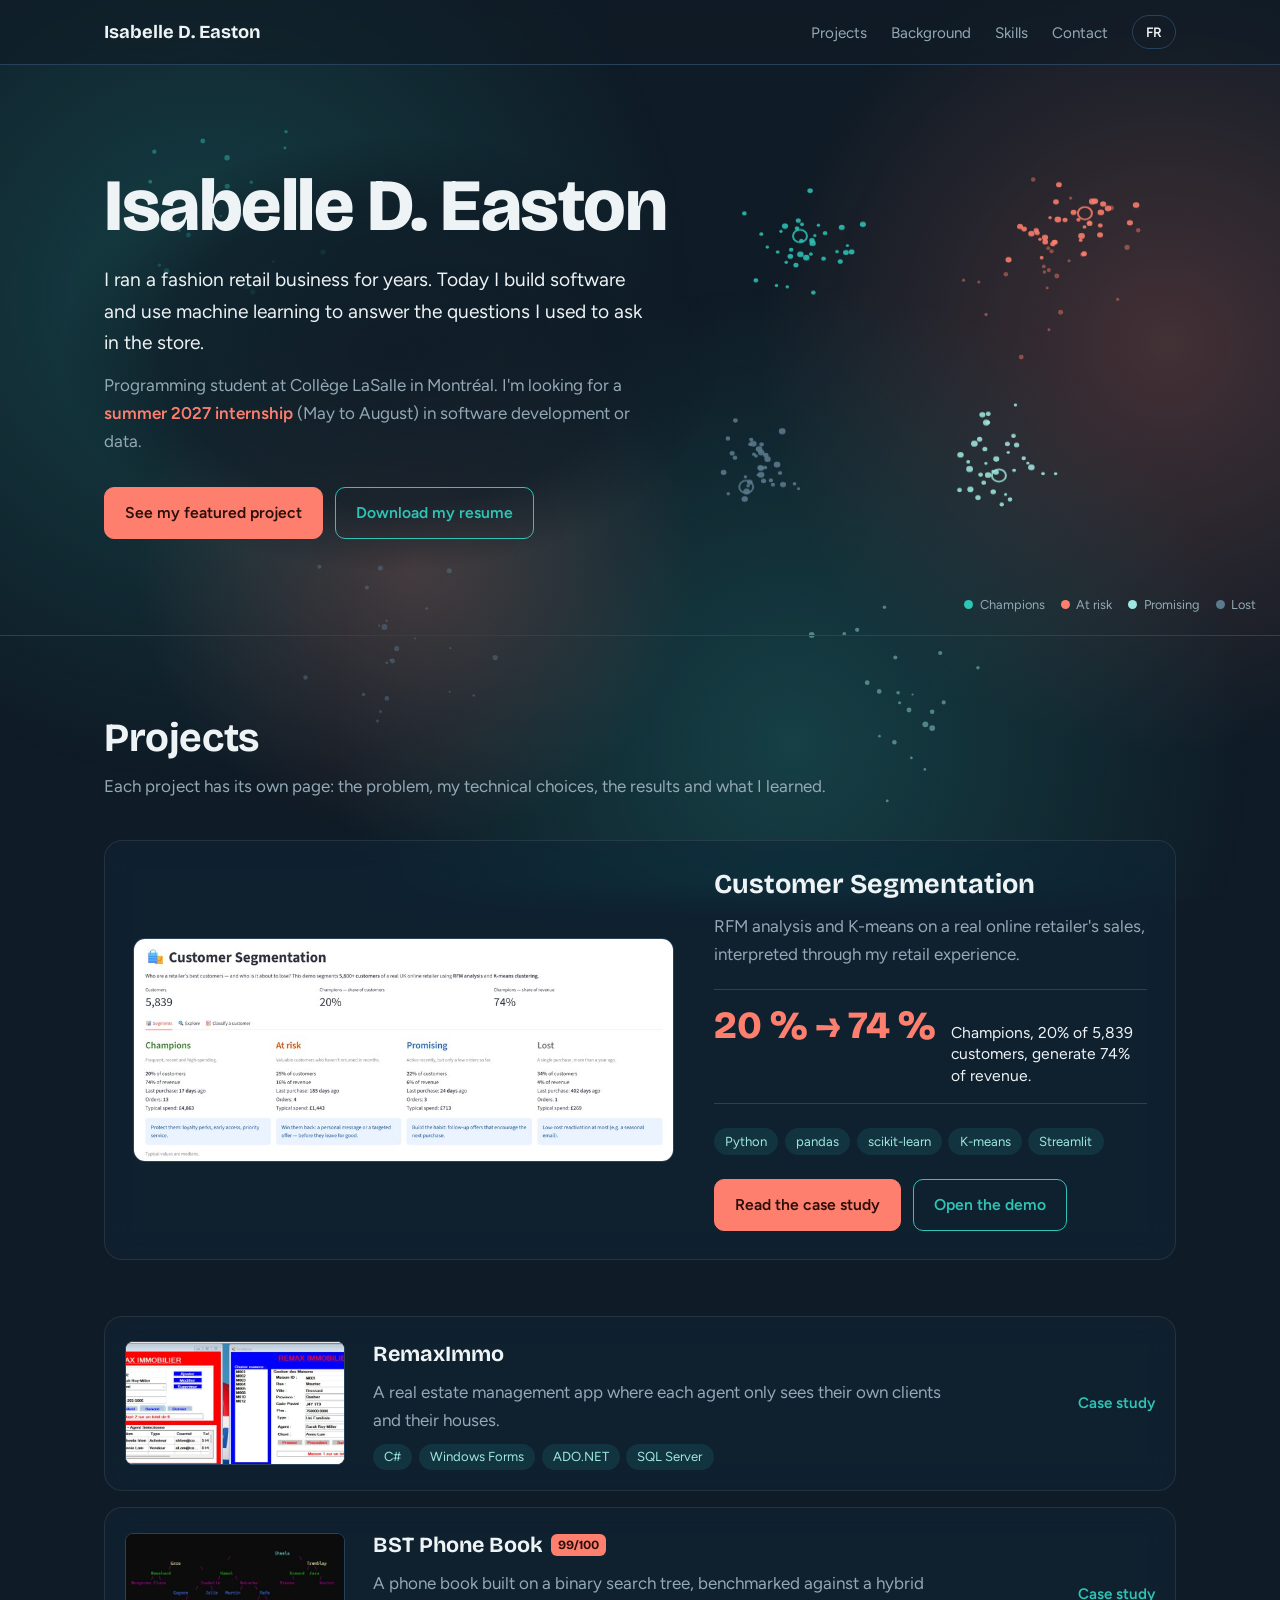
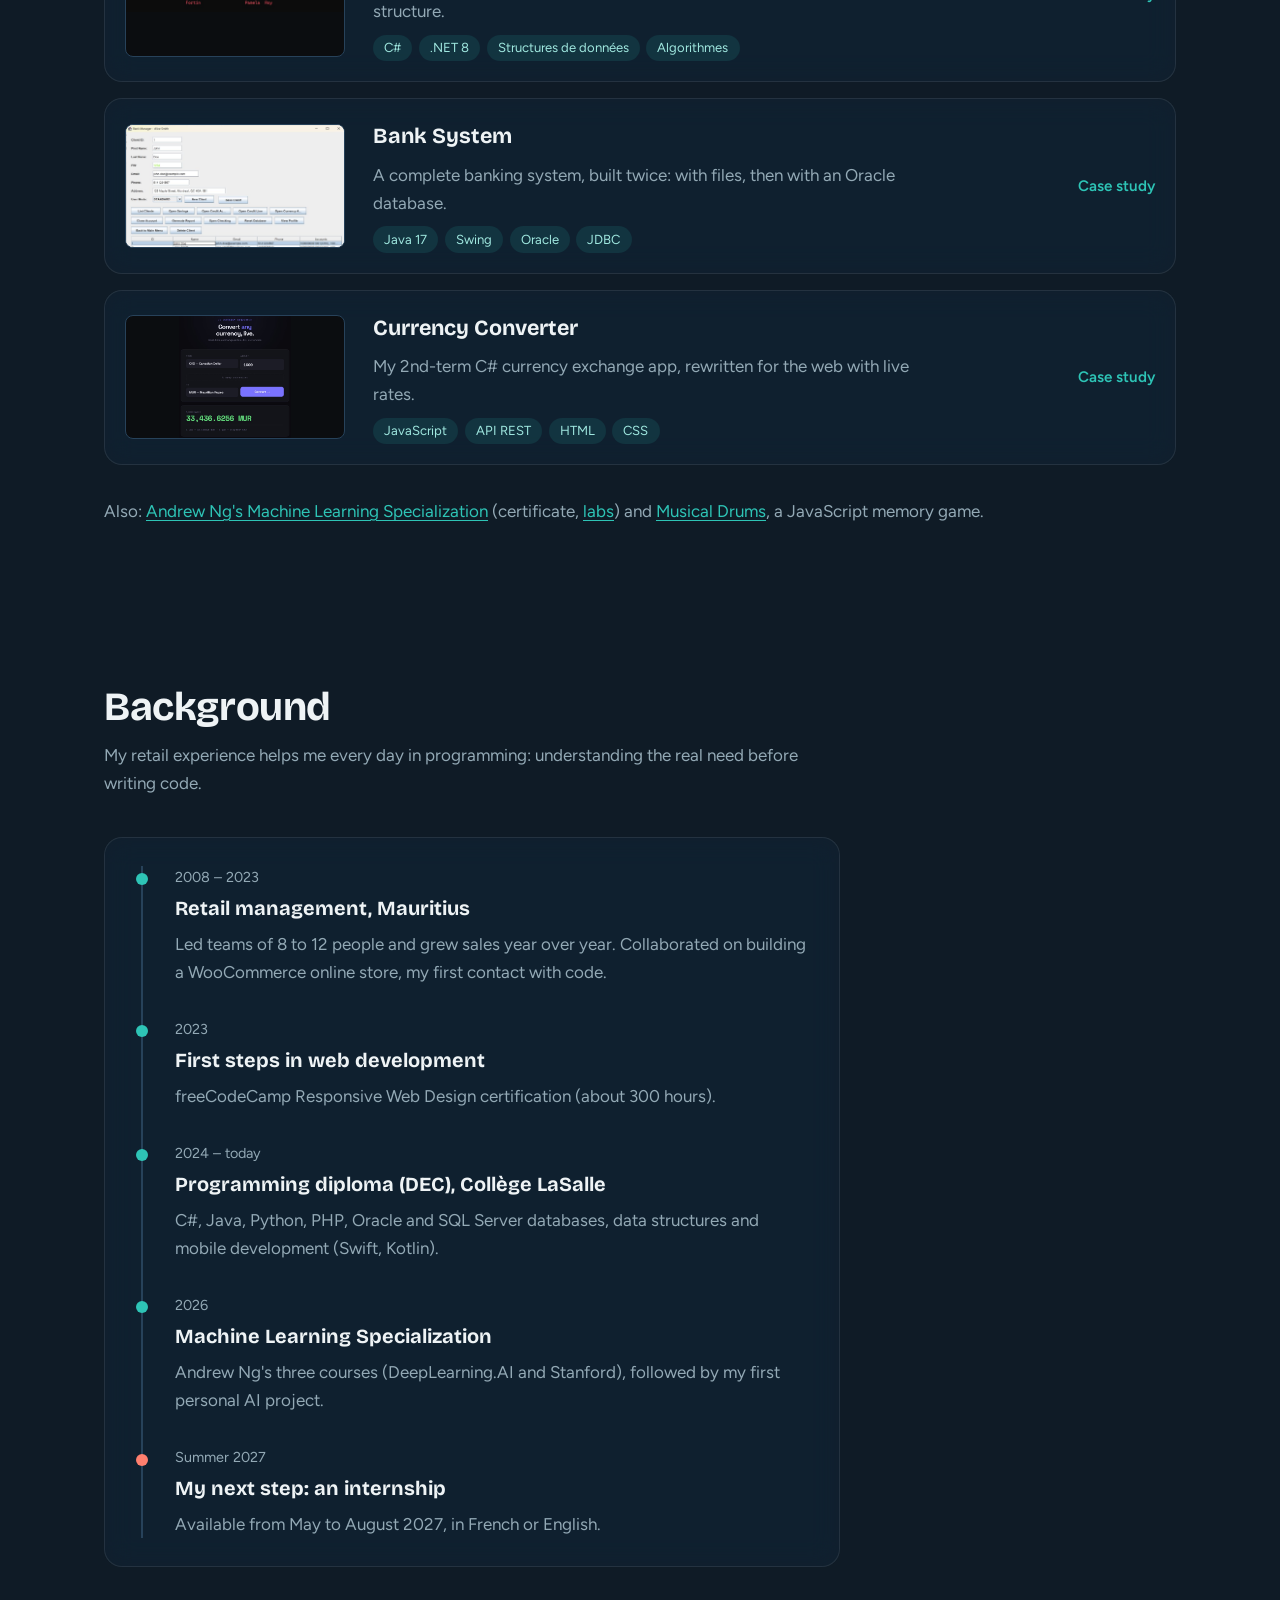
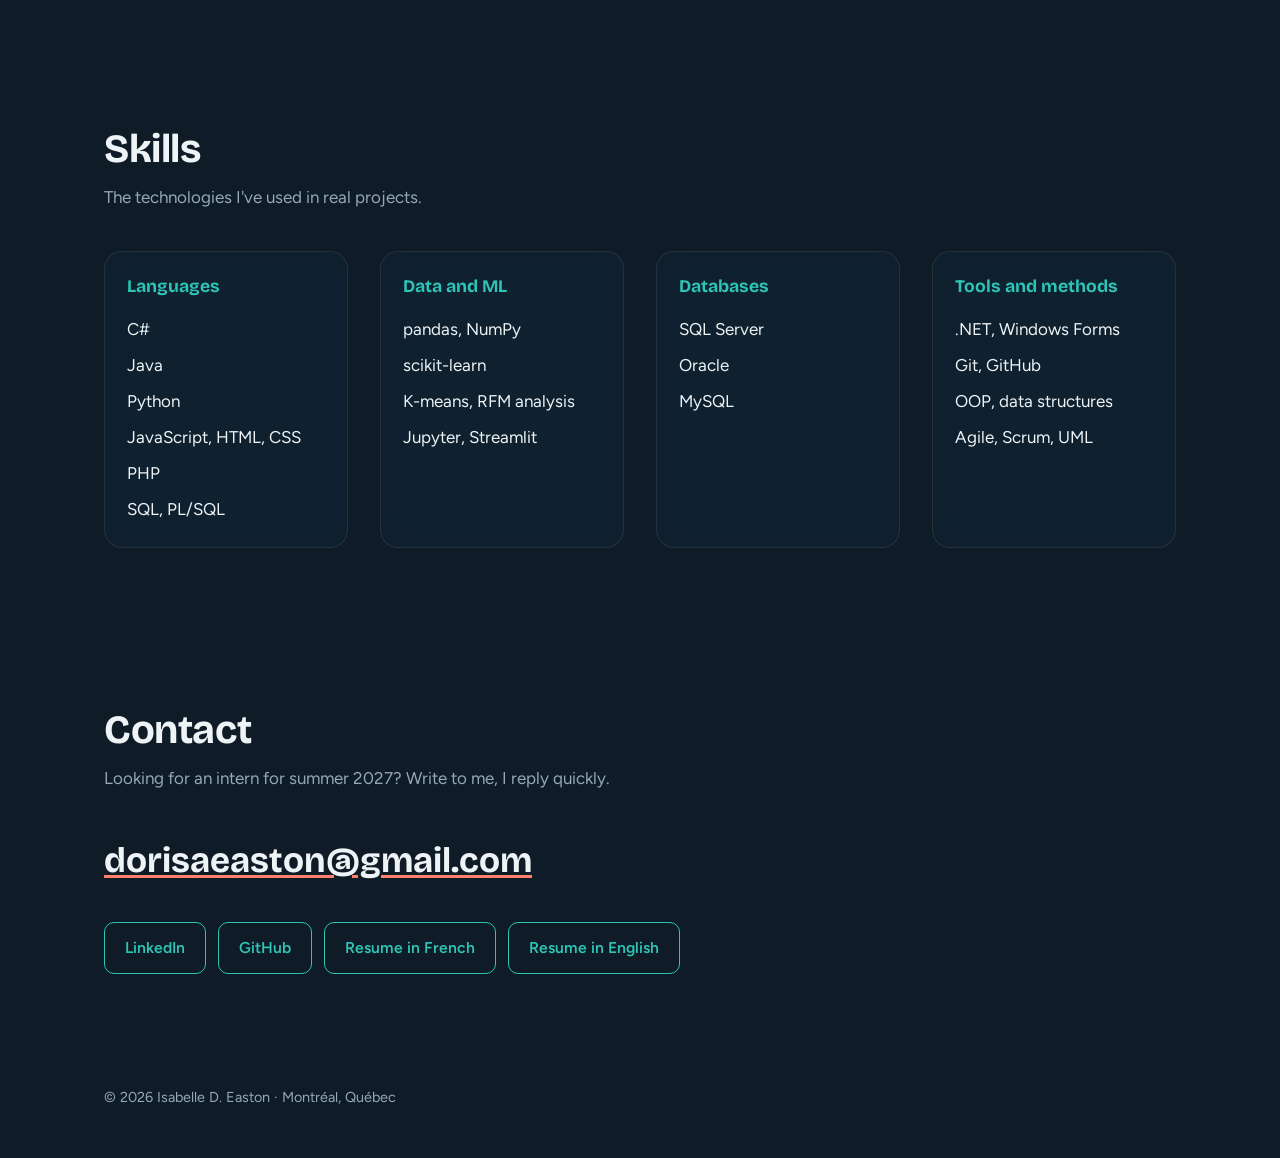
==== commit 7fea7669: "feat: add glass effect over animated background" ====
--- a/index.html
+++ b/index.html
@@ -12,6 +12,7 @@
 <link rel="stylesheet" href="styles.css">
 </head>
 <body>
+<canvas id="bg" aria-hidden="true"></canvas>
 <a class="skip" href="#main"><span lang="fr">Aller au contenu</span><span lang="en">Skip to content</span></a>
 <nav class="site-nav" aria-label="Navigation">
   <div class="wrap">
--- a/styles.css
+++ b/styles.css
@@ -216,3 +216,68 @@
 @media (prefers-reduced-motion: reduce) {
   html { scroll-behavior: auto; }
 }
+
+/* ---------- hover and motion ---------- */
+.project-row a { position: relative; border-radius: 12px; transition: background .25s ease, padding .25s ease; }
+.project-row a::before {
+  content: ""; position: absolute; left: 0; top: 18%; bottom: 18%; width: 3px;
+  background: var(--coral); border-radius: 3px; transform: scaleY(0); transition: transform .25s ease;
+}
+.project-row .thumb img { transition: transform .45s ease; }
+.project-row .go { transition: transform .25s ease; display: inline-block; }
+.project-row a:hover { background: rgba(46,196,182,.06); padding-left: 1rem; padding-right: 1rem; }
+.project-row a:hover::before { transform: scaleY(1); }
+.project-row a:hover .thumb img { transform: scale(1.06); }
+.project-row a:hover .go { transform: translateX(6px); }
+
+.featured .shot { transition: transform .35s ease, box-shadow .35s ease, border-color .35s ease; }
+.featured .shot:hover { transform: translateY(-6px) rotate(-.6deg); border-color: var(--teal); box-shadow: 0 18px 40px rgba(0,0,0,.35); }
+
+.btn { transition: background .15s, color .15s, transform .15s; }
+.btn:hover { transform: translateY(-2px); }
+.btn:active { transform: translateY(0); }
+
+.tags li { transition: background .2s, color .2s; }
+.project-row a:hover .tags li, .featured:hover .tags li { background: rgba(46,196,182,.22); }
+
+.timeline li::before { transition: transform .25s ease, box-shadow .25s ease; }
+.timeline li:hover::before { transform: scale(1.4); box-shadow: 0 0 0 6px rgba(46,196,182,.15); }
+
+.reveal { opacity: 0; transform: translateY(24px); transition: opacity .7s ease, transform .7s ease; }
+.reveal.is-visible { opacity: 1; transform: none; }
+
+@media (prefers-reduced-motion: reduce) {
+  .reveal { opacity: 1; transform: none; transition: none; }
+  .project-row a, .project-row .thumb img, .featured .shot, .btn { transition: none; }
+}
+
+/* ---------- glass layer over a living background ---------- */
+#bg { position: fixed; inset: 0; width: 100vw; height: 100vh; z-index: -1; pointer-events: none; }
+body { background: var(--ink); }
+.hero { background: transparent; }
+.glass, .featured, .project-row a, .skills > div, .timeline, .case-body section, .facts {
+  background: rgba(21, 38, 52, .52);
+  -webkit-backdrop-filter: blur(14px) saturate(140%);
+  backdrop-filter: blur(14px) saturate(140%);
+  border: 1px solid rgba(238, 243, 245, .09);
+  border-radius: 18px;
+}
+.featured { padding: 1.75rem; }
+.project-list { display: grid; gap: 1rem; }
+.project-row, .project-row:last-child { border: 0; }
+.project-row a { padding: 1.25rem; }
+.project-row a:hover { padding-left: 1.5rem; padding-right: 1.25rem; background: rgba(29, 51, 68, .62); border-color: rgba(46, 196, 182, .35); }
+.skills > div { padding: 1.25rem 1.4rem; }
+.timeline { padding: 1.75rem 1.75rem 1.75rem 2.25rem; }
+.case-body section { padding: 1.75rem; margin-bottom: 1rem; }
+.case-body section:first-child { padding-top: 1.75rem; border-top: 1px solid rgba(238, 243, 245, .09); }
+.facts { padding: 1rem 1.25rem; display: inline-flex; }
+section.block { border-bottom: 0; }
+.site-nav { background: rgba(15, 27, 38, .6); }
+@media (max-width: 640px) {
+  .featured, .timeline, .case-body section { padding: 1.25rem; }
+  .facts { display: flex; gap: 1.25rem; }
+}
+@supports not ((backdrop-filter: blur(1px)) or (-webkit-backdrop-filter: blur(1px))) {
+  .featured, .project-row a, .skills > div, .timeline, .case-body section, .facts { background: rgba(21, 38, 52, .92); }
+}
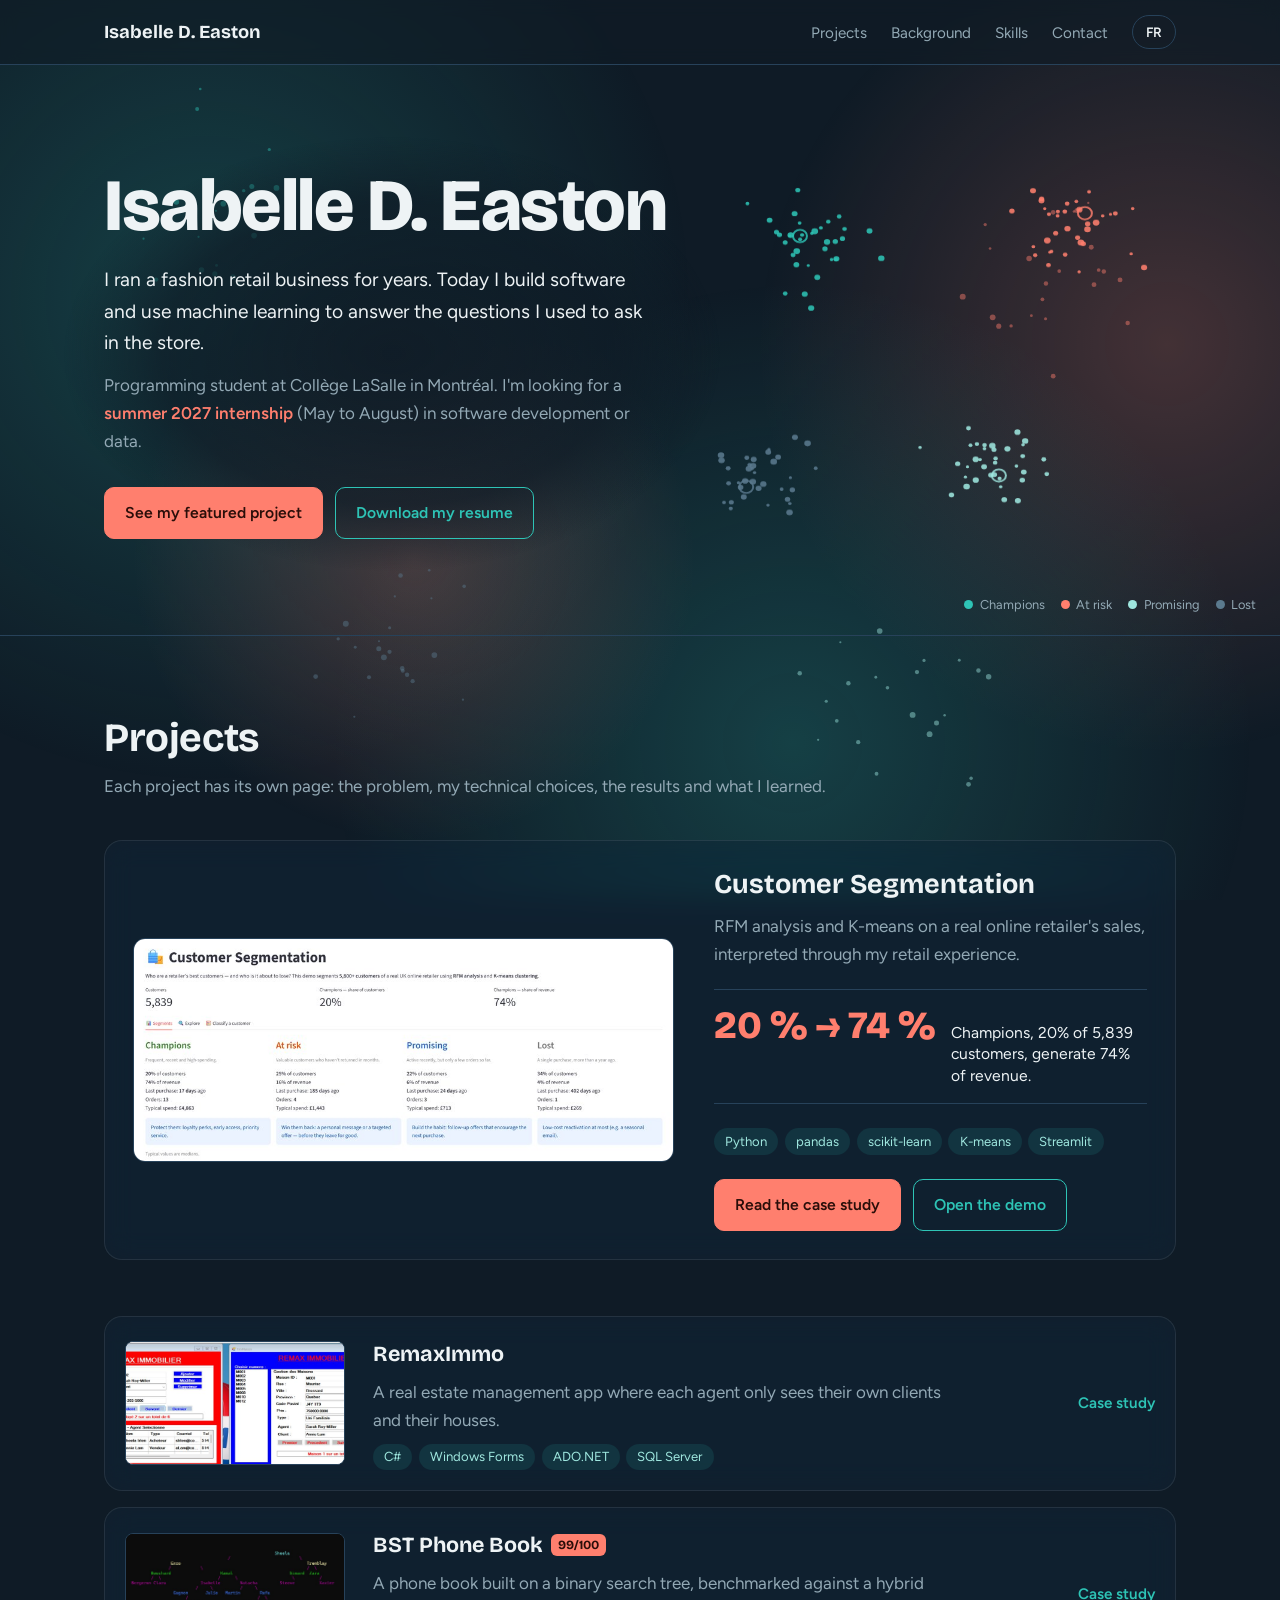
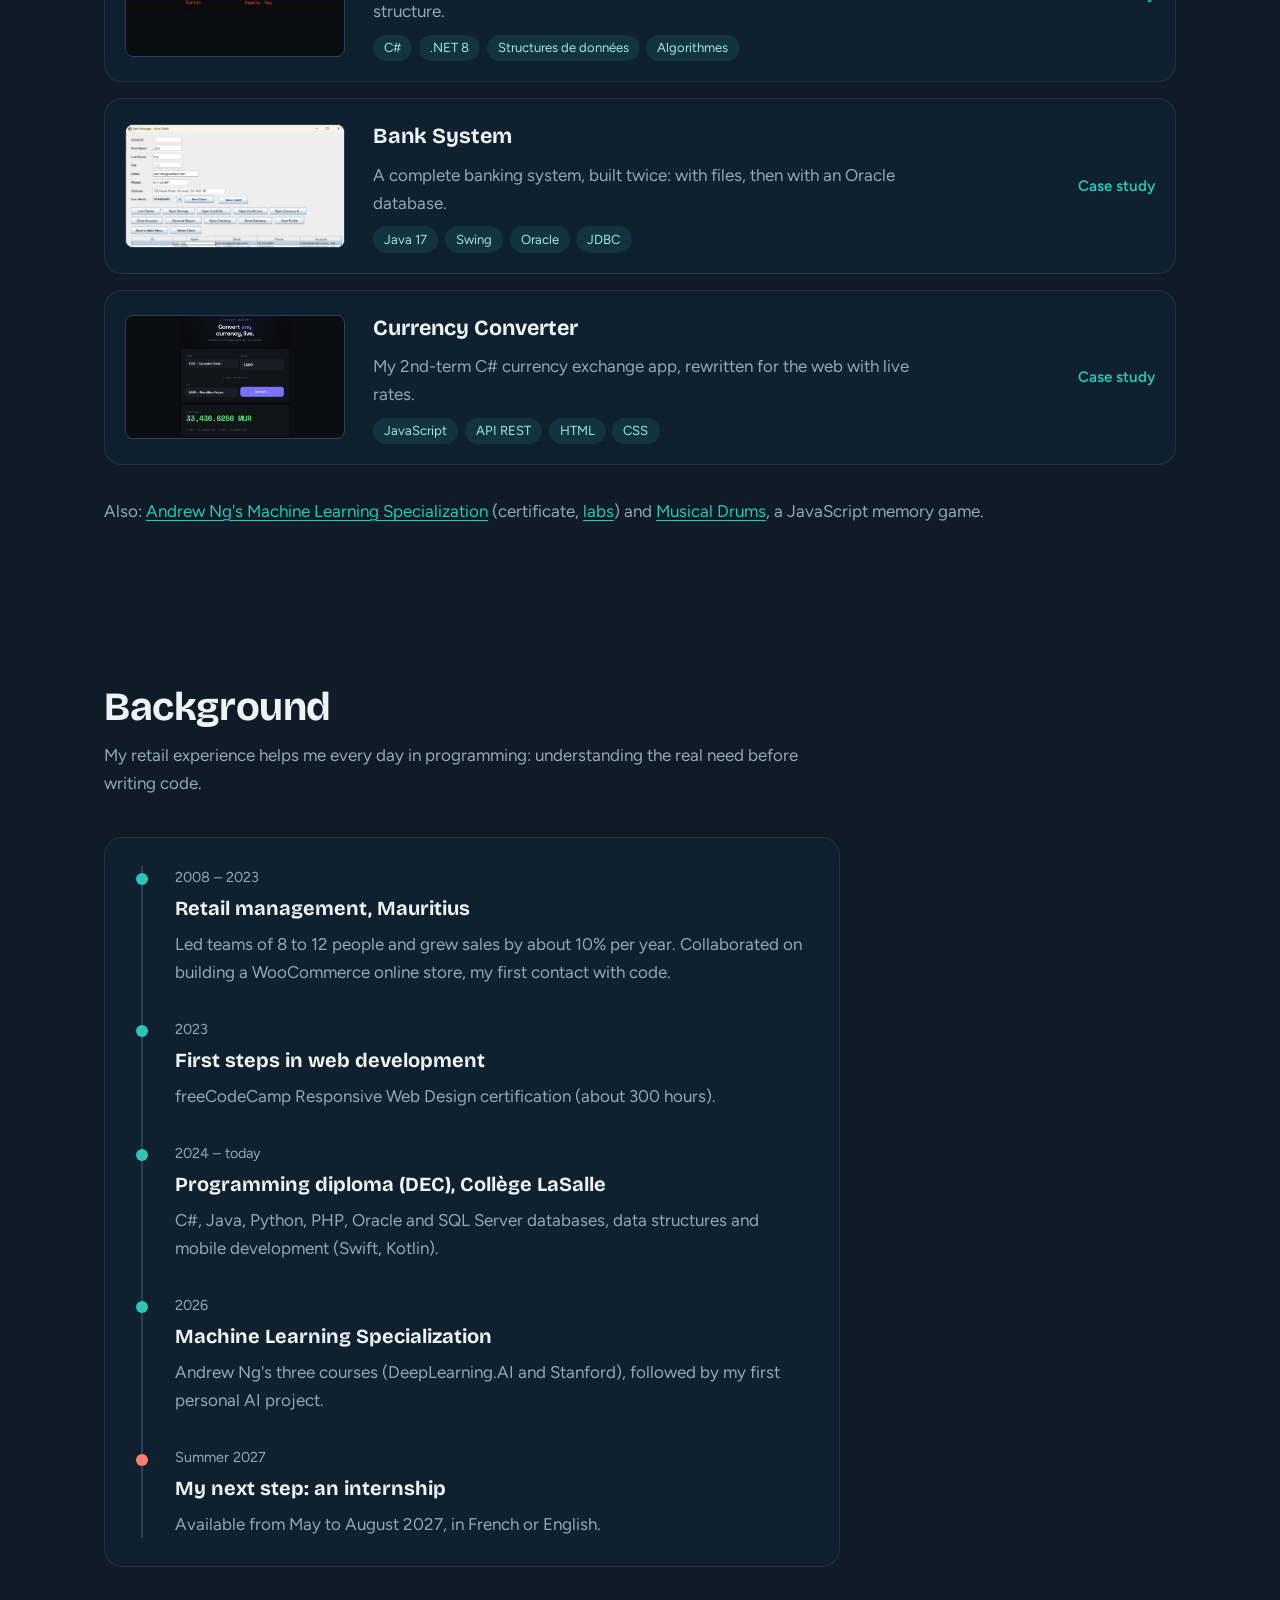
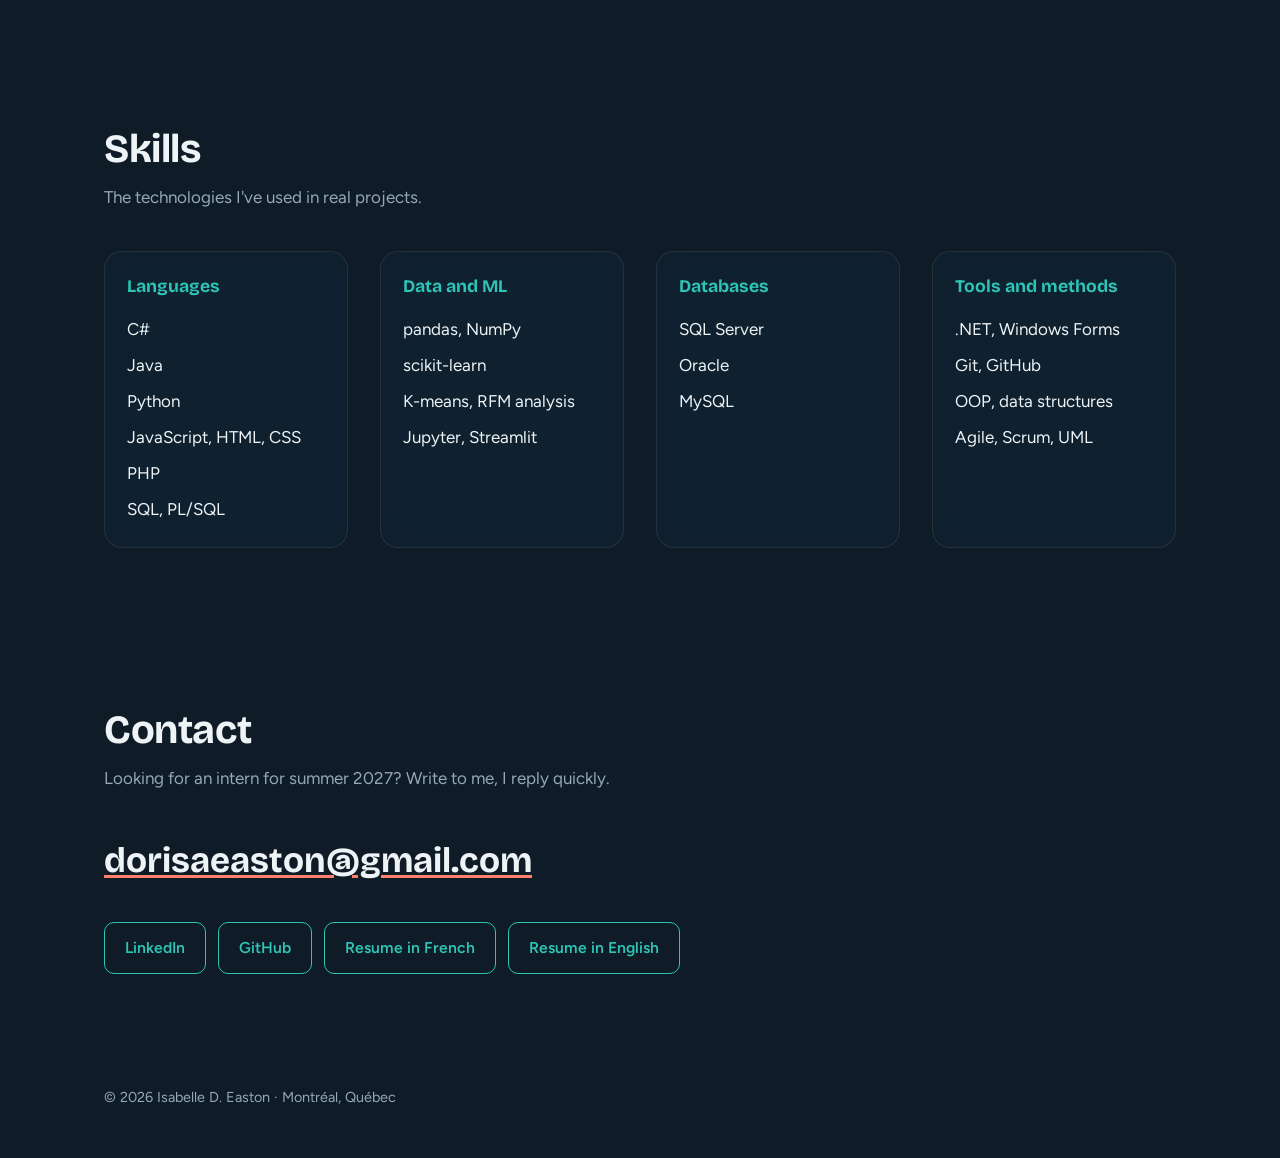
==== commit 2f2125cf: "docs: update CV and sales figure" ====
--- a/index.html
+++ b/index.html
@@ -90,7 +90,7 @@
     <p lang="fr" class="intro">Mon expérience en commerce me sert tous les jours en programmation : comprendre le besoin réel avant de coder.</p><p lang="en" class="intro">My retail experience helps me every day in programming: understanding the real need before writing code.</p>
     <ol class="timeline">
       <li><div class="when">2008 – 2023</div><h3><span lang="fr">Gestion en commerce de détail, Maurice</span><span lang="en">Retail management, Mauritius</span></h3>
-        <p lang="fr">Direction d'équipes de 8 à 12 personnes et croissance des ventes d'année en année. Collaboration au développement d'une boutique en ligne WooCommerce, mon premier contact avec le code.</p><p lang="en">Led teams of 8 to 12 people and grew sales year over year. Collaborated on building a WooCommerce online store, my first contact with code.</p></li>
+        <p lang="fr">Direction d'équipes de 8 à 12 personnes et croissance des ventes d'environ 10 % par année. Collaboration au développement d'une boutique en ligne WooCommerce, mon premier contact avec le code.</p><p lang="en">Led teams of 8 to 12 people and grew sales by about 10% per year. Collaborated on building a WooCommerce online store, my first contact with code.</p></li>
       <li><div class="when">2023</div><h3><span lang="fr">Premiers pas en développement web</span><span lang="en">First steps in web development</span></h3>
         <p lang="fr">Certification Responsive Web Design de freeCodeCamp (environ 300 heures).</p><p lang="en">freeCodeCamp Responsive Web Design certification (about 300 hours).</p></li>
       <li><div class="when"><span lang="fr">2024 – aujourd'hui</span><span lang="en">2024 – today</span></div><h3><span lang="fr">DEC en programmation, Collège LaSalle</span><span lang="en">Programming diploma (DEC), Collège LaSalle</span></h3>
